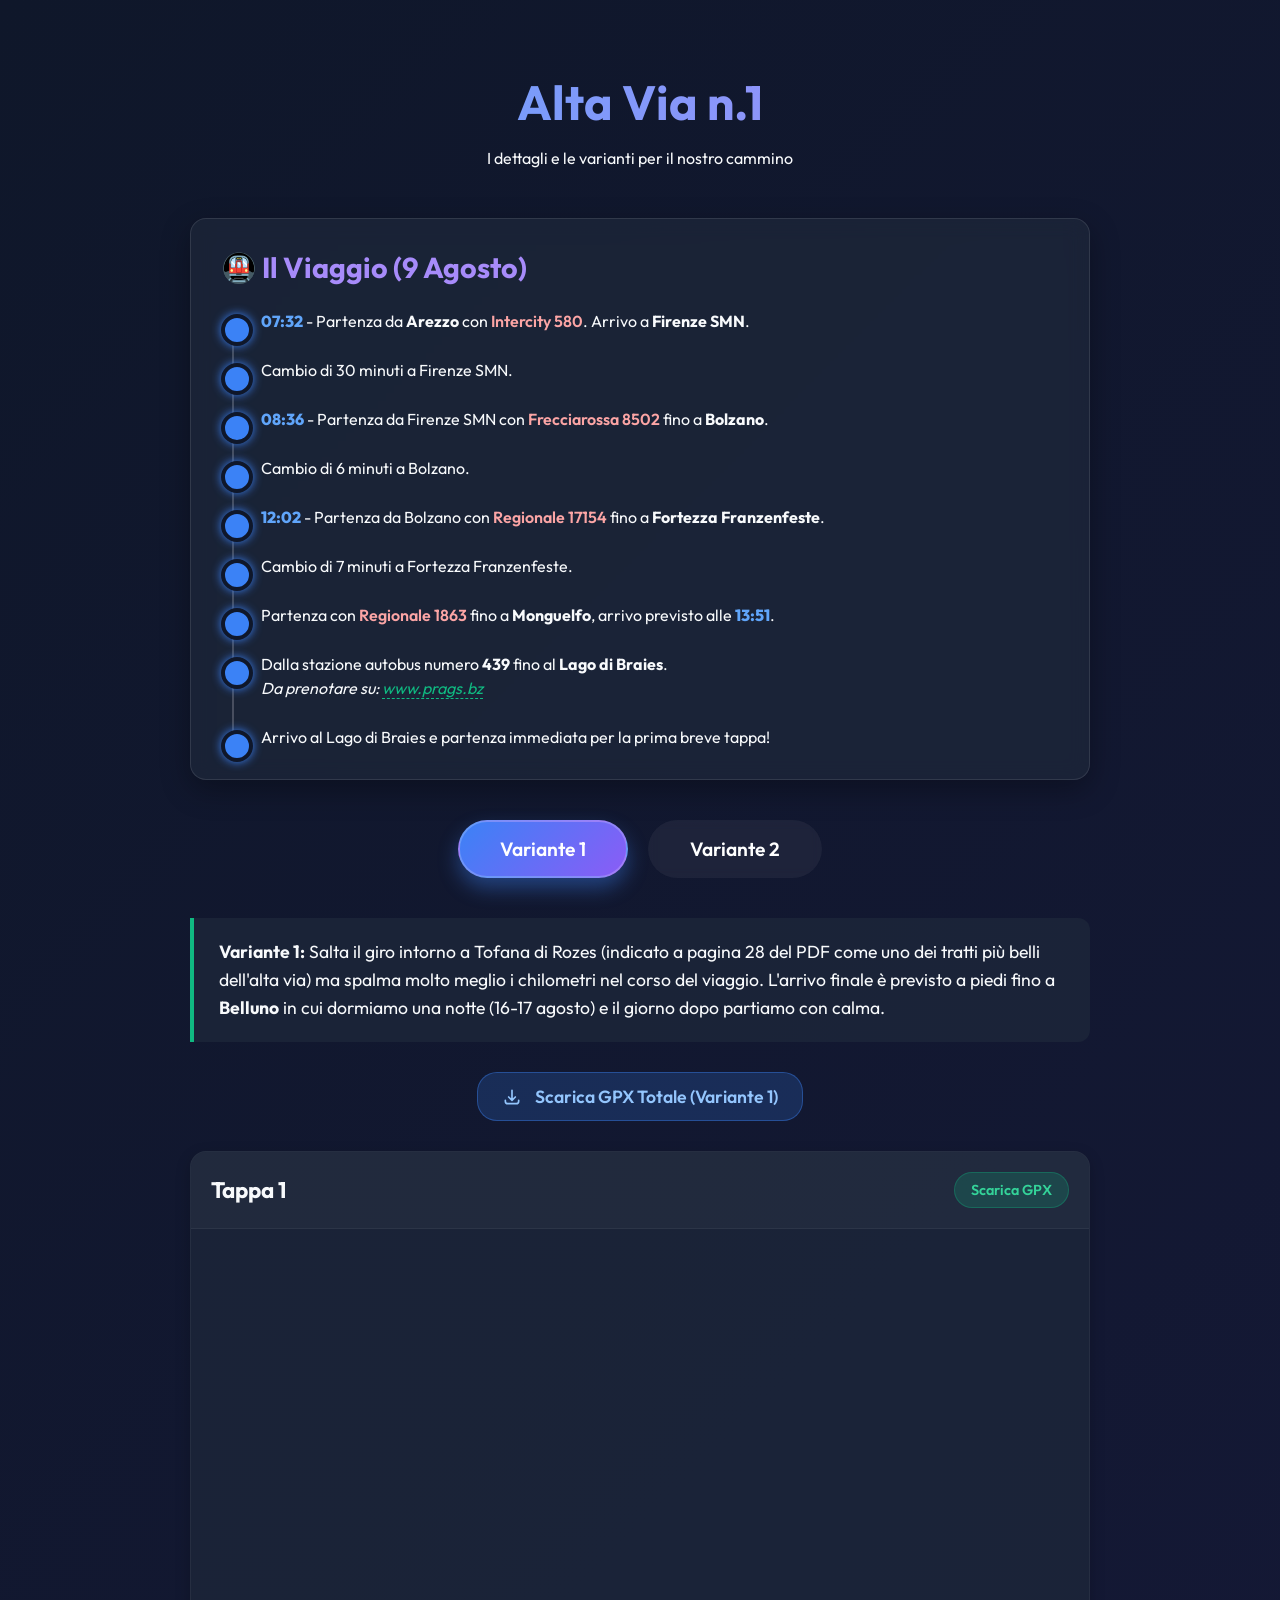
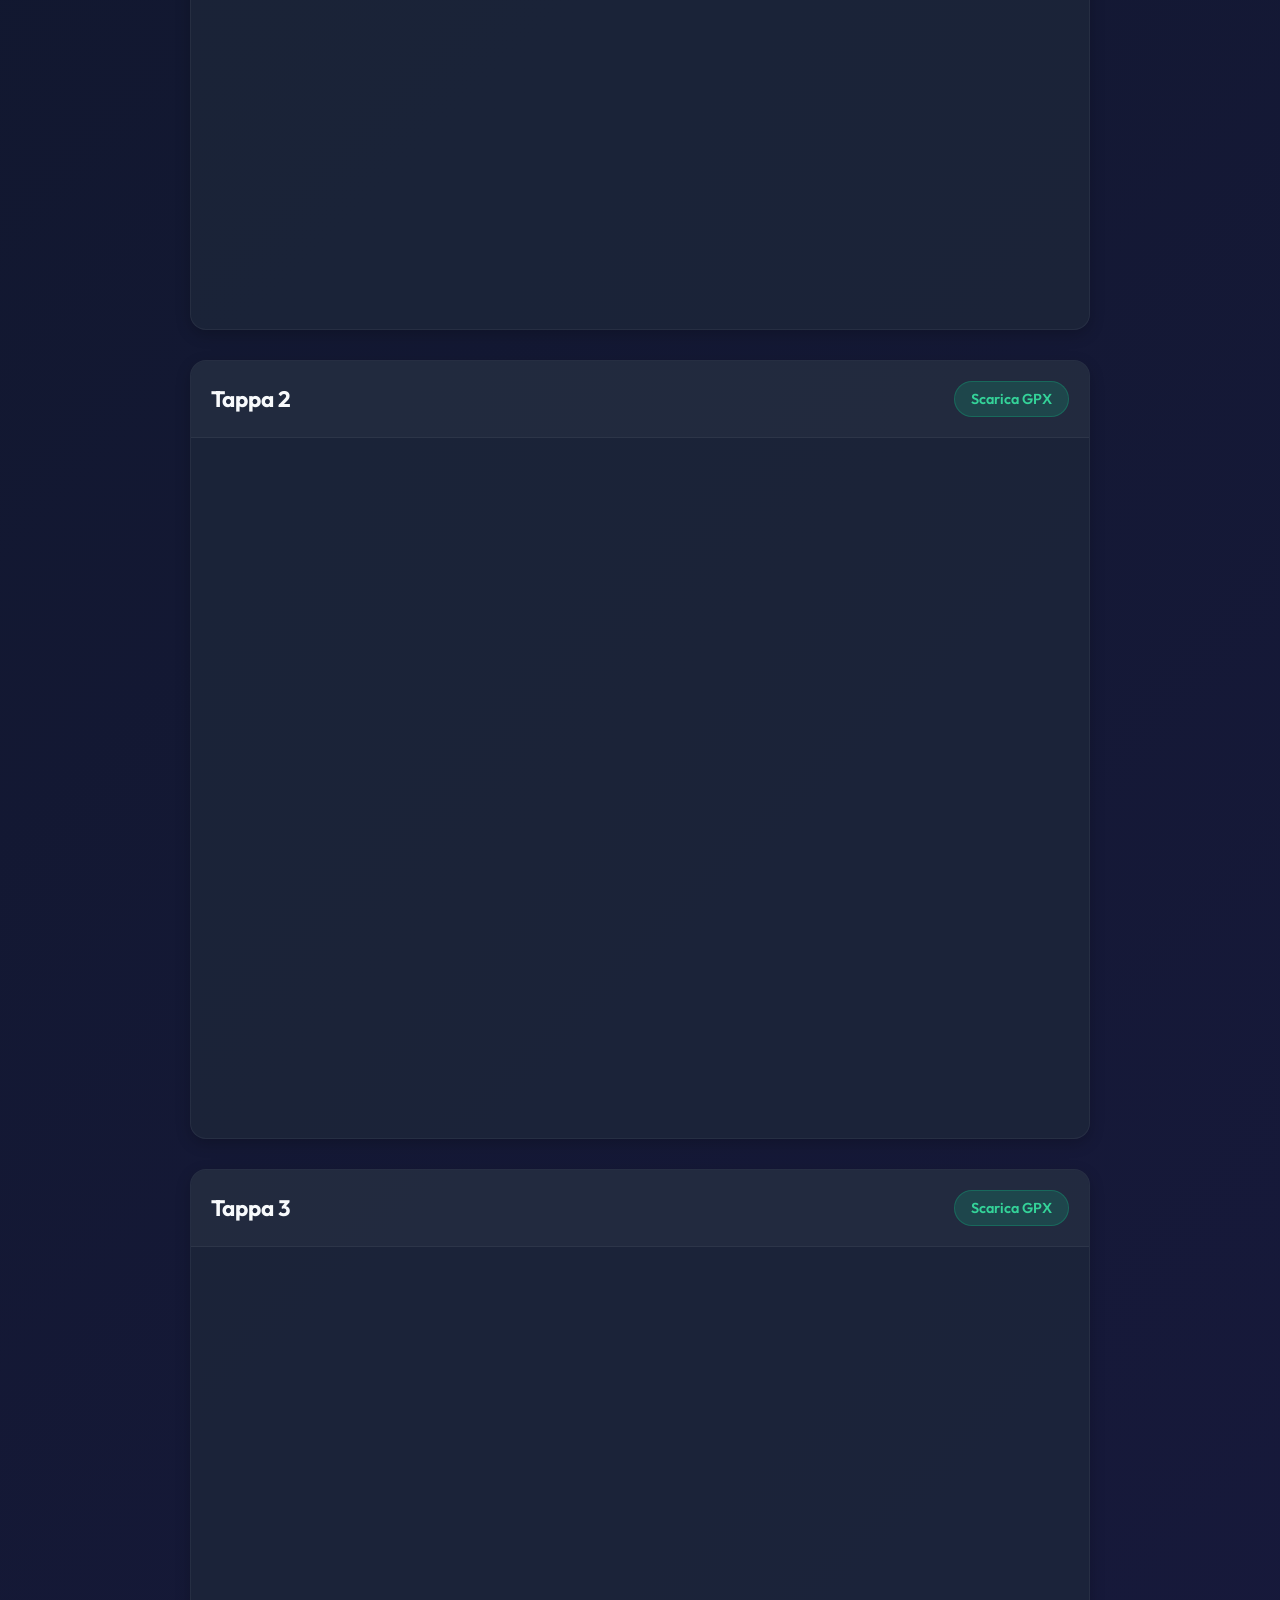
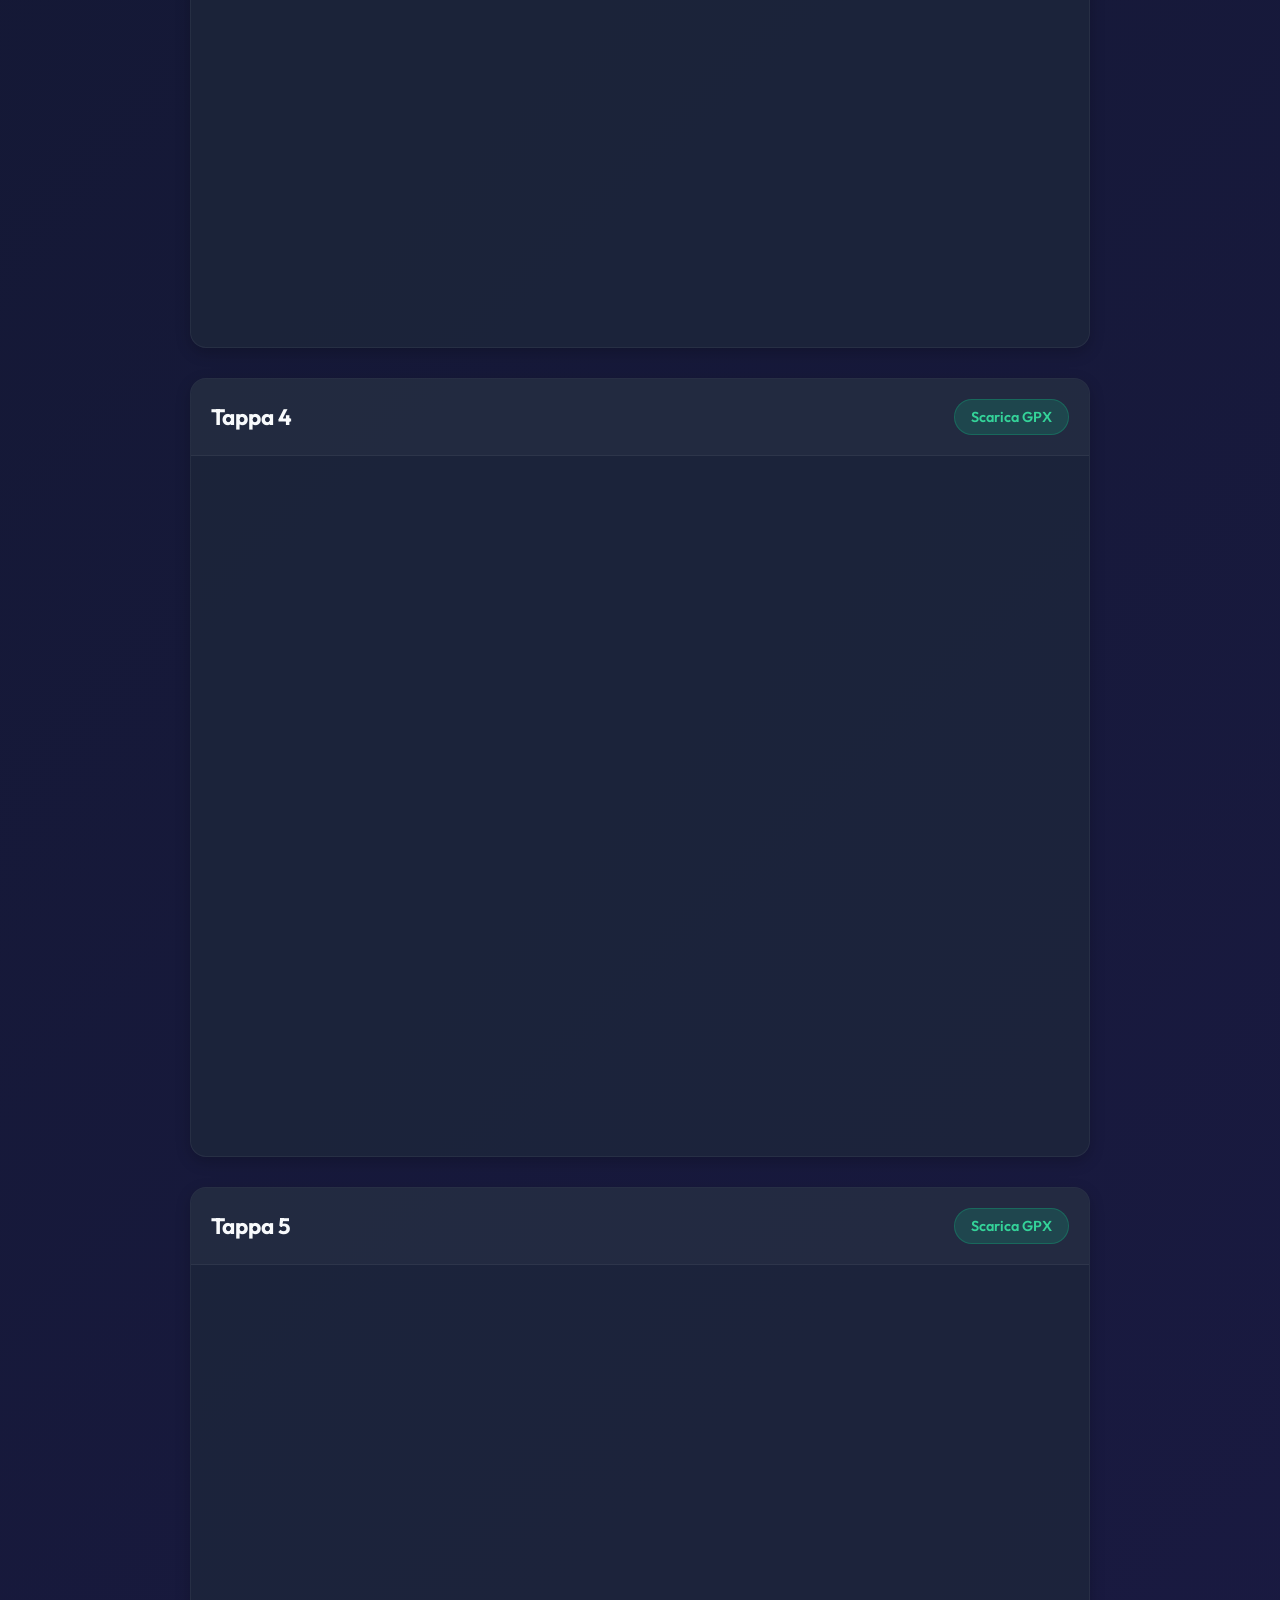
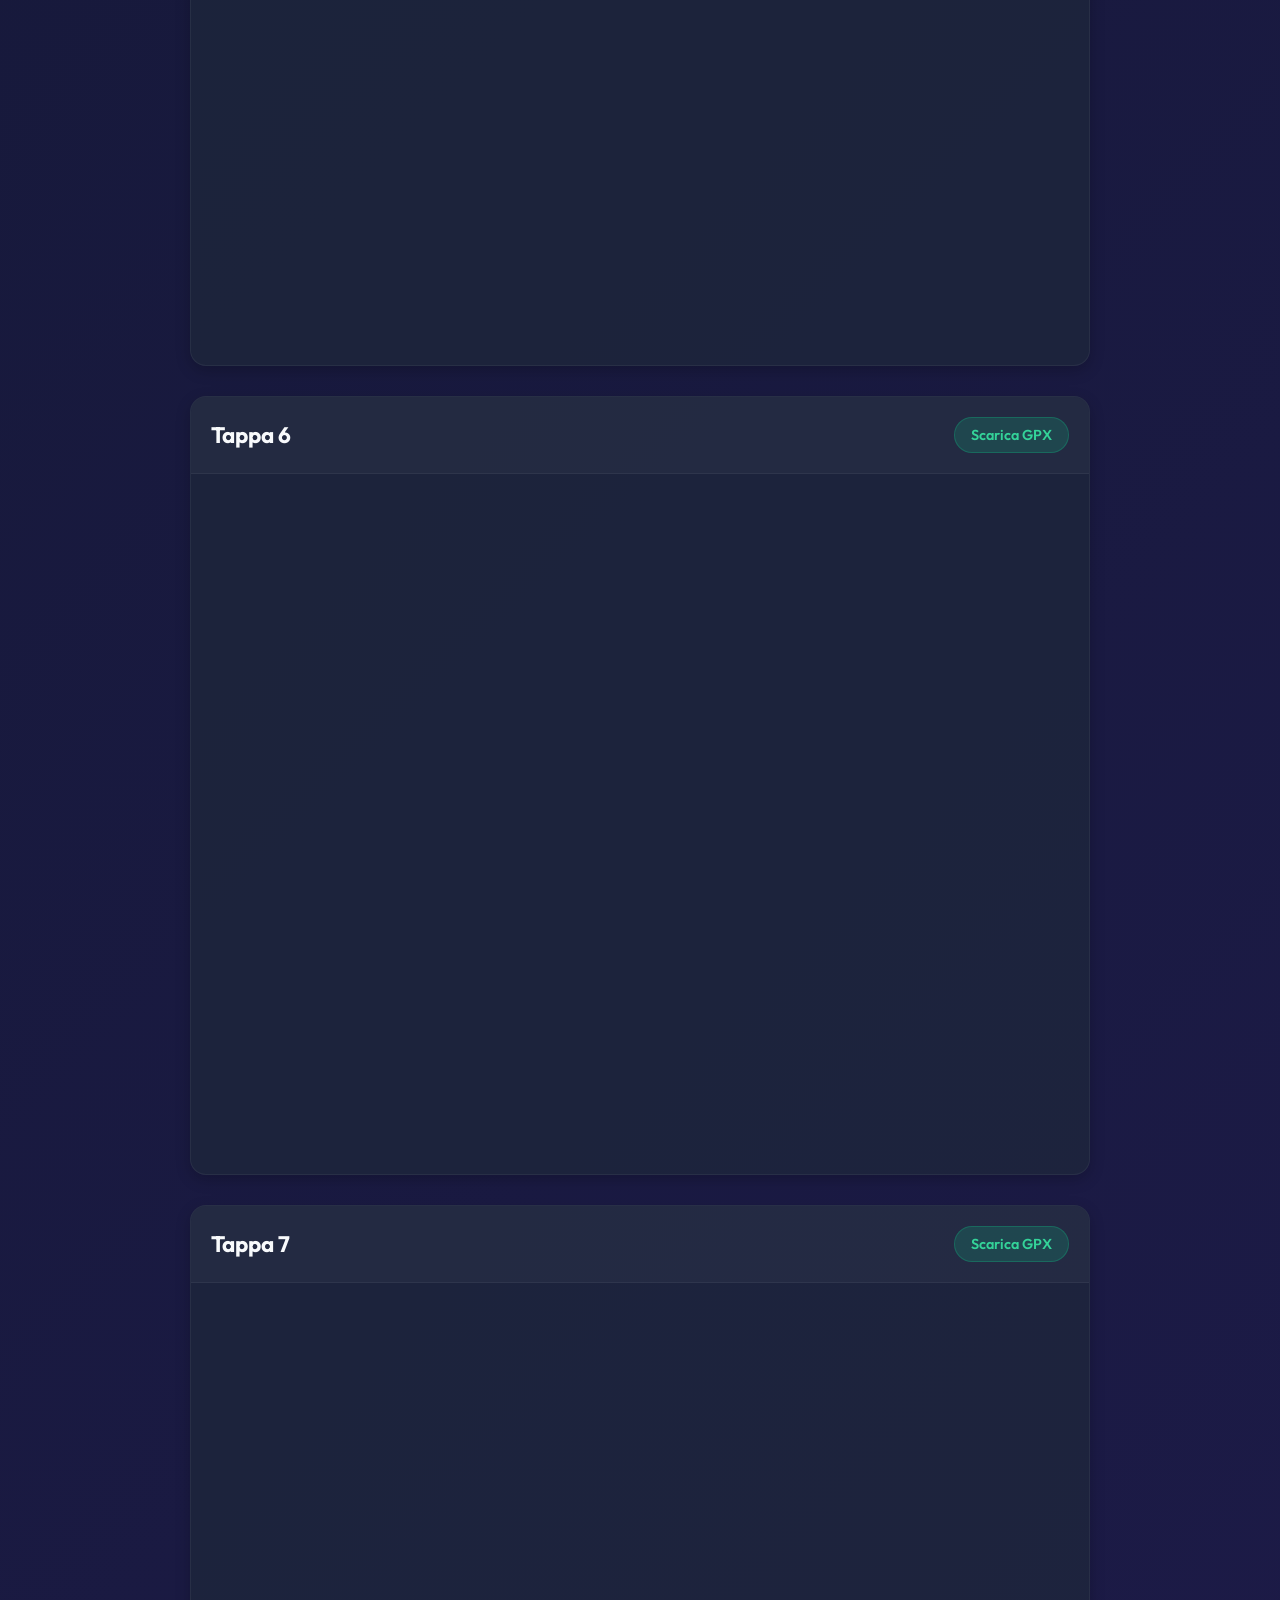
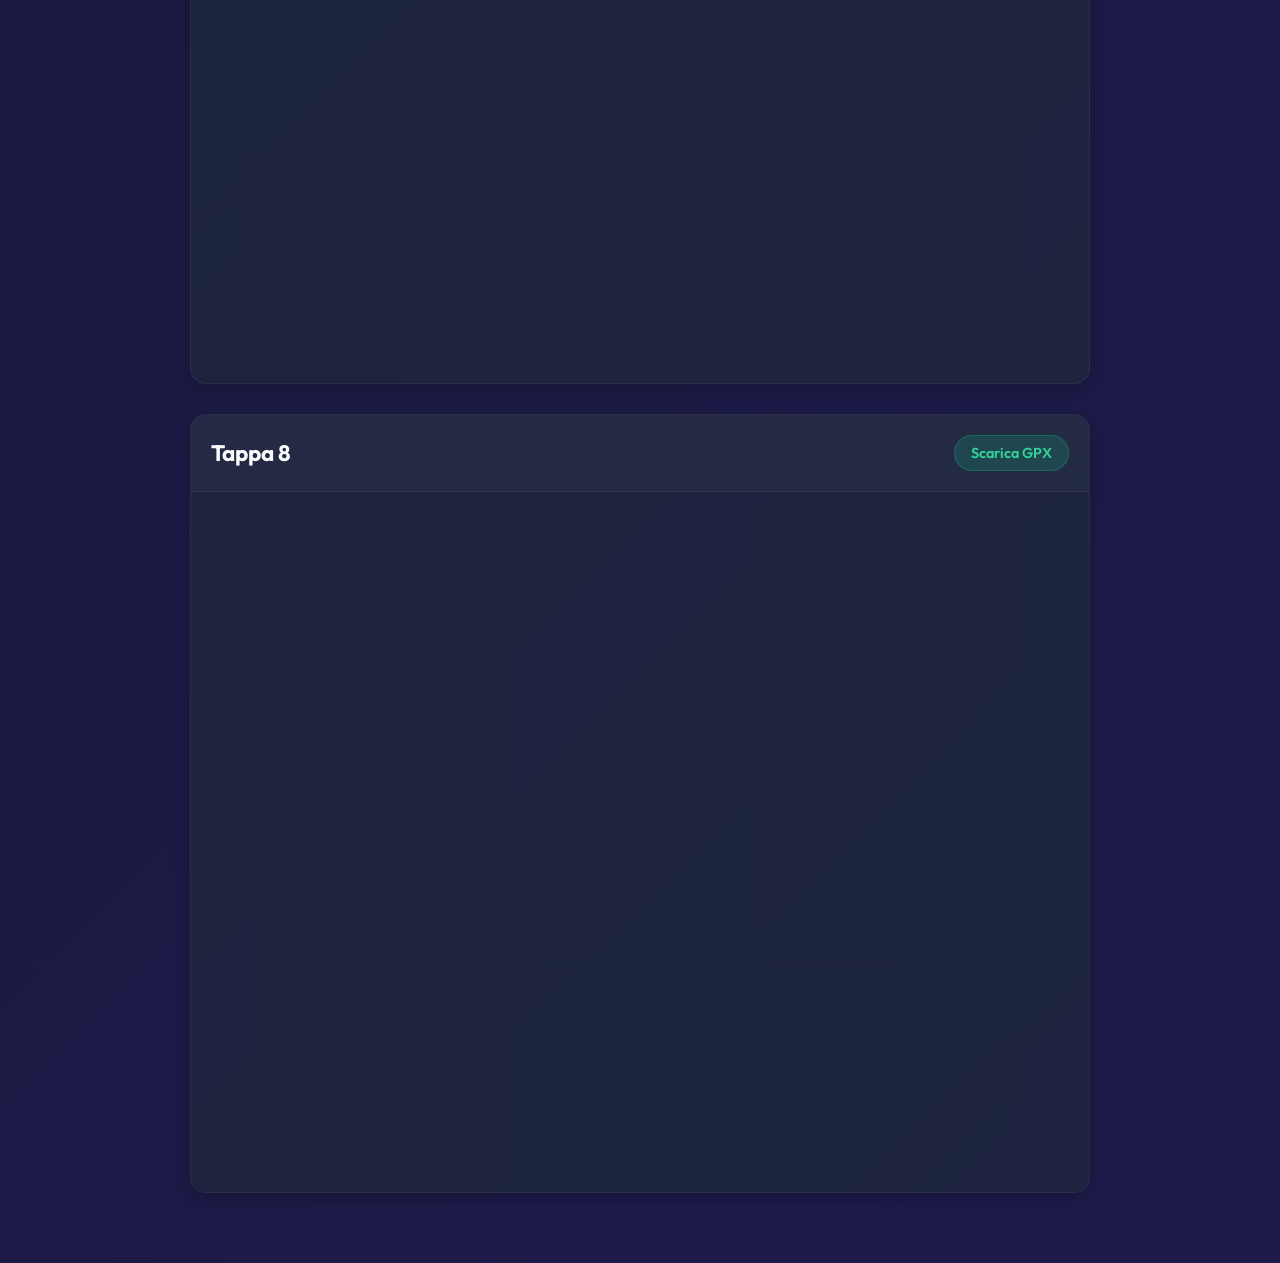
==== altavia/index.html @ 5823c08a "added altavia info" ====
<!DOCTYPE html>
<html lang="it">
<head>
    <meta charset="UTF-8">
    <meta name="viewport" content="width=device-width, initial-scale=1.0">
    <title>Alta Via n.1 - Estate</title>
    <link href="https://fonts.googleapis.com/css2?family=Outfit:wght@300;400;600;800&display=swap" rel="stylesheet">
    <style>
        :root {
            --bg-color: #0f172a;
            --card-bg: rgba(30, 41, 59, 0.7);
            --primary: #3b82f6;
            --primary-hover: #2563eb;
            --text-main: #f8fafc;
            --text-muted: #cbd5e1;
            --accent: #10b981;
        }

        body {
            margin: 0;
            padding: 0;
            font-family: 'Outfit', sans-serif;
            background: linear-gradient(135deg, #0f172a 0%, #1e1b4b 100%);
            color: var(--text-main);
            min-height: 100vh;
        }

        .container {
            max-width: 900px;
            margin: 0 auto;
            padding: 40px 20px;
        }

        header {
            text-align: center;
            margin-bottom: 50px;
            animation: fadeInDown 0.8s ease;
        }

        h1 {
            font-size: 3rem;
            margin-bottom: 10px;
            background: linear-gradient(to right, #60a5fa, #a78bfa);
            -webkit-background-clip: text;
            -webkit-text-fill-color: transparent;
        }

        .transport-card {
            background: var(--card-bg);
            border: 1px solid rgba(255, 255, 255, 0.1);
            border-radius: 16px;
            padding: 30px;
            margin-bottom: 40px;
            backdrop-filter: blur(10px);
            box-shadow: 0 10px 30px rgba(0, 0, 0, 0.3);
            animation: fadeInUp 0.8s ease;
        }

        .transport-card h2 {
            margin-top: 0;
            color: #a78bfa;
            font-size: 1.8rem;
            display: flex;
            align-items: center;
            gap: 10px;
        }

        .transport-steps {
            list-style: none;
            padding: 0;
            margin: 0;
            position: relative;
        }
        
        .transport-steps::before {
            content: '';
            position: absolute;
            left: 11px;
            top: 10px;
            bottom: 10px;
            width: 2px;
            background: rgba(255,255,255,0.2);
        }

        .transport-steps li {
            position: relative;
            padding-left: 40px;
            margin-bottom: 25px;
            line-height: 1.5;
        }

        .transport-steps li:last-child {
            margin-bottom: 0;
        }

        .transport-steps li::before {
            content: '';
            position: absolute;
            left: 0;
            top: 5px;
            width: 24px;
            height: 24px;
            background: var(--primary);
            border-radius: 50%;
            box-shadow: 0 0 10px var(--primary);
            border: 4px solid var(--bg-color);
        }

        .time {
            font-weight: 800;
            color: #60a5fa;
        }
        .train {
            font-weight: 600;
            color: #fca5a5;
        }
        .bus-link {
            color: var(--accent);
            text-decoration: none;
            border-bottom: 1px dashed var(--accent);
            transition: all 0.3s;
        }
        .bus-link:hover {
            color: #34d399;
            border-bottom-style: solid;
        }

        .tabs {
            display: flex;
            justify-content: center;
            gap: 20px;
            margin-bottom: 40px;
        }

        .tab-btn {
            background: rgba(255,255,255,0.05);
            border: 2px solid transparent;
            color: white;
            padding: 15px 40px;
            border-radius: 30px;
            font-size: 1.2rem;
            font-family: 'Outfit', sans-serif;
            font-weight: 600;
            cursor: pointer;
            transition: all 0.3s ease;
            backdrop-filter: blur(5px);
        }

        .tab-btn:hover {
            background: rgba(255,255,255,0.1);
            transform: translateY(-2px);
        }

        .tab-btn.active {
            background: linear-gradient(135deg, var(--primary), #8b5cf6);
            border-color: rgba(255,255,255,0.2);
            box-shadow: 0 10px 20px rgba(59, 130, 246, 0.4);
        }

        .variant-content {
            display: none;
            animation: fadeIn 0.5s ease;
        }

        .variant-content.active {
            display: block;
        }

        .variant-desc {
            background: var(--card-bg);
            border-left: 4px solid var(--accent);
            padding: 20px 25px;
            border-radius: 0 12px 12px 0;
            margin-bottom: 30px;
            font-size: 1.1rem;
            line-height: 1.6;
        }

        .stage-card {
            background: var(--card-bg);
            border-radius: 16px;
            overflow: hidden;
            margin-bottom: 30px;
            box-shadow: 0 5px 15px rgba(0,0,0,0.2);
            border: 1px solid rgba(255,255,255,0.05);
        }

        .stage-header {
            padding: 20px;
            background: rgba(255,255,255,0.03);
            display: flex;
            justify-content: space-between;
            align-items: center;
            border-bottom: 1px solid rgba(255,255,255,0.05);
        }

        .stage-header h3 {
            margin: 0;
            font-size: 1.4rem;
        }

        .download-btn {
            display: inline-flex;
            align-items: center;
            gap: 8px;
            background: rgba(16, 185, 129, 0.2);
            color: #34d399;
            text-decoration: none;
            padding: 8px 16px;
            border-radius: 20px;
            font-size: 0.9rem;
            font-weight: 600;
            transition: all 0.3s;
            border: 1px solid rgba(16, 185, 129, 0.3);
        }

        .download-btn:hover {
            background: rgba(16, 185, 129, 0.3);
            transform: translateY(-2px);
        }

        .iframe-container {
            width: 100%;
        }
        
        .iframe-container iframe {
            display: block;
            border: none;
        }

        @keyframes fadeInDown {
            from { opacity: 0; transform: translateY(-20px); }
            to { opacity: 1; transform: translateY(0); }
        }

        @keyframes fadeInUp {
            from { opacity: 0; transform: translateY(20px); }
            to { opacity: 1; transform: translateY(0); }
        }

        @keyframes fadeIn {
            from { opacity: 0; }
            to { opacity: 1; }
        }
        
        .tot-download {
            text-align: center;
            margin-bottom: 30px;
        }
        
        .tot-download .download-btn {
            font-size: 1.1rem;
            padding: 12px 24px;
            background: rgba(59, 130, 246, 0.2);
            color: #93c5fd;
            border-color: rgba(59, 130, 246, 0.4);
        }
        
        .tot-download .download-btn:hover {
            background: rgba(59, 130, 246, 0.3);
        }

    </style>
</head>
<body>
    <div class="container">
        <header>
            <h1>Alta Via n.1</h1>
            <p>I dettagli e le varianti per il nostro cammino</p>
        </header>

        <div class="transport-card">
            <h2>🚇 Il Viaggio (9 Agosto)</h2>
            <ul class="transport-steps">
                <li><span class="time">07:32</span> - Partenza da <strong>Arezzo</strong> con <span class="train">Intercity 580</span>. Arrivo a <strong>Firenze SMN</strong>.</li>
                <li>Cambio di 30 minuti a Firenze SMN.</li>
                <li><span class="time">08:36</span> - Partenza da Firenze SMN con <span class="train">Frecciarossa 8502</span> fino a <strong>Bolzano</strong>.</li>
                <li>Cambio di 6 minuti a Bolzano.</li>
                <li><span class="time">12:02</span> - Partenza da Bolzano con <span class="train">Regionale 17154</span> fino a <strong>Fortezza Franzenfeste</strong>.</li>
                <li>Cambio di 7 minuti a Fortezza Franzenfeste.</li>
                <li>Partenza con <span class="train">Regionale 1863</span> fino a <strong>Monguelfo</strong>, arrivo previsto alle <span class="time">13:51</span>.</li>
                <li>Dalla stazione autobus numero <strong>439</strong> fino al <strong>Lago di Braies</strong>. <br><em>Da prenotare su: <a href="http://www.prags.bz/it/offer/detail/navetta-lago-di-braies_21" target="_blank" class="bus-link">www.prags.bz</a></em></li>
                <li>Arrivo al Lago di Braies e partenza immediata per la prima breve tappa!</li>
            </ul>
        </div>

        <div class="tabs">
            <button class="tab-btn active" onclick="switchTab(1)">Variante 1</button>
            <button class="tab-btn" onclick="switchTab(2)">Variante 2</button>
        </div>

        <div id="var1" class="variant-content active">
            <div class="variant-desc">
                <strong>Variante 1:</strong> Salta il giro intorno a Tofana di Rozes (indicato a pagina 28 del PDF come uno dei tratti più belli dell'alta via) ma spalma molto meglio i chilometri nel corso del viaggio. L'arrivo finale è previsto a piedi fino a <strong>Belluno</strong> in cui dormiamo una notte (16-17 agosto) e il giorno dopo partiamo con calma.
            </div>
            
            <div class="tot-download">
                <a href="gpx/AV1-TOT.gpx" download class="download-btn">
                    <svg width="20" height="20" fill="none" stroke="currentColor" viewBox="0 0 24 24" style="margin-right: 5px; vertical-align: middle;"><path stroke-linecap="round" stroke-linejoin="round" stroke-width="2" d="M4 16v1a3 3 0 003 3h10a3 3 0 003-3v-1m-4-4l-4 4m0 0l-4-4m4 4V4"></path></svg>
                    Scarica GPX Totale (Variante 1)
                </a>
            </div>

            <!-- Tappe Variante 1 -->
            <div class="stage-card">
                <div class="stage-header">
                    <h3>Tappa 1</h3>
                    <a href="gpx/AV1-TAPPA-1-Braies-Sennes.gpx" download class="download-btn">Scarica GPX</a>
                </div>
                <div class="iframe-container">
                    <iframe src="https://www.komoot.com/tour/3027857173/embed?share_token=a2SCrNjfznxM62hj2CW6NyesIXx7IenUDGI9vxfBNJytvUUKT6&hl=it&layout=classic&profile=1" width="100%" height="700" frameborder="0" scrolling="no"></iframe>
                </div>
            </div>

            <div class="stage-card">
                <div class="stage-header">
                    <h3>Tappa 2</h3>
                    <a href="gpx/AV1-TAPPA-2-Sennes-LagoLagazuoi.gpx" download class="download-btn">Scarica GPX</a>
                </div>
                <div class="iframe-container">
                    <iframe src="https://www.komoot.com/tour/3027857343/embed?share_token=a15LOtpx4l3zkP9cxi9ZAS6z4vShhySEk72uCTPtK3MIhR6W4N&hl=it&layout=classic&profile=1" width="100%" height="700" frameborder="0" scrolling="no"></iframe>
                </div>
            </div>

            <div class="stage-card">
                <div class="stage-header">
                    <h3>Tappa 3</h3>
                    <a href="gpx/AV1-TAPPA-3-LagoLagazuoi-LagoFedera.gpx" download class="download-btn">Scarica GPX</a>
                </div>
                <div class="iframe-container">
                    <iframe src="https://www.komoot.com/tour/3027857682/embed?share_token=aQST6qQEfv6AEtZs6BWuxdnw7f1KhGT7I35WCP6I12X2cKgyEo&hl=it&layout=classic&profile=1" width="100%" height="700" frameborder="0" scrolling="no"></iframe>
                </div>
            </div>

            <div class="stage-card">
                <div class="stage-header">
                    <h3>Tappa 4</h3>
                    <a href="gpx/AV1-TAPPA-4-LagoFedera-RifugioPalafavera.gpx" download class="download-btn">Scarica GPX</a>
                </div>
                <div class="iframe-container">
                    <iframe src="https://www.komoot.com/tour/3027857963/embed?share_token=alo6HYPrpuO6QzYvH8m1ZBAVVNUuMAtK6Vz91aGMtBwX75M5l5&hl=it&layout=classic&profile=1" width="100%" height="700" frameborder="0" scrolling="no"></iframe>
                </div>
            </div>

            <div class="stage-card">
                <div class="stage-header">
                    <h3>Tappa 5</h3>
                    <a href="gpx/AV1-TAPPA-5-RifugioPalafavera-RifugioCarestiato.gpx" download class="download-btn">Scarica GPX</a>
                </div>
                <div class="iframe-container">
                    <iframe src="https://www.komoot.com/tour/3027858319/embed?share_token=aR37DDvvIDE89heRos18QxZo34flJBWZlG43MrxhS1wupuKGvF&hl=it&layout=classic&profile=1" width="100%" height="700" frameborder="0" scrolling="no"></iframe>
                </div>
            </div>

            <div class="stage-card">
                <div class="stage-header">
                    <h3>Tappa 6</h3>
                    <a href="gpx/AV1-TAPPA-6-RifugioCarestiato-RifugioPiandeFontana.gpx" download class="download-btn">Scarica GPX</a>
                </div>
                <div class="iframe-container">
                    <iframe src="https://www.komoot.com/tour/3027858538/embed?share_token=afCfVWlopmx0pEpRfEiVuIGNc8YNvB3PrL6UEXH3W5W36ACRZV&hl=it&layout=classic&profile=1" width="100%" height="700" frameborder="0" scrolling="no"></iframe>
                </div>
            </div>

            <div class="stage-card">
                <div class="stage-header">
                    <h3>Tappa 7</h3>
                    <a href="gpx/AV1-TAPPA-7-RifugioPiandeFontana-Rifugio7Alpini.gpx" download class="download-btn">Scarica GPX</a>
                </div>
                <div class="iframe-container">
                    <iframe src="https://www.komoot.com/tour/3027858730/embed?share_token=ab14xLXVWvq9WzlDqfqXpF5bhBCXLJJ1380hWtmpstuHDwrSOx&hl=it&layout=classic&profile=1" width="100%" height="700" frameborder="0" scrolling="no"></iframe>
                </div>
            </div>

            <div class="stage-card">
                <div class="stage-header">
                    <h3>Tappa 8</h3>
                    <a href="gpx/AV1-TAPPA-8-Rifugio7Alpini-Belluno.gpx" download class="download-btn">Scarica GPX</a>
                </div>
                <div class="iframe-container">
                    <iframe src="https://www.komoot.com/tour/3027859034/embed?share_token=auJg2fyPmYONMUHRh94ow6BbN2e49hdcyO7SwzVJTCnVBC3xqJ&hl=it&layout=classic&profile=1" width="100%" height="700" frameborder="0" scrolling="no"></iframe>
                </div>
            </div>
        </div>

        <div id="var2" class="variant-content">
            <div class="variant-desc">
                <strong>Variante 2:</strong> Include il giro intorno a Tofana di Rozes con una tappa bella lunga di 22.8km (ma se riusciamo i giorni prima andiamo un po' più lunghi e proviamo ad accorciarla). Le tappe sono distribuite un po' peggio a livello di chilometri. Finisce non a Belluno ma alla <strong>fermata del bus di La Pissa</strong>, in cui prendiamo un autobus per Belluno, dormiamo in città e partiamo il giorno dopo.
            </div>

            <!-- Tappe Variante 2 -->
            <div class="stage-card">
                <div class="stage-header">
                    <h3>Tappa 1</h3>
                    <a href="gpx/AV1-TAPPA-1-Braies-Sennes.gpx" download class="download-btn">Scarica GPX</a>
                </div>
                <div class="iframe-container">
                    <iframe src="https://www.komoot.com/tour/3027857173/embed?share_token=a2SCrNjfznxM62hj2CW6NyesIXx7IenUDGI9vxfBNJytvUUKT6&hl=it&layout=classic&profile=1" width="100%" height="700" frameborder="0" scrolling="no"></iframe>
                </div>
            </div>

            <div class="stage-card">
                <div class="stage-header">
                    <h3>Tappa 2</h3>
                    <a href="gpx/AV1-TAPPA-2-Sennes-LagoLagazuoi.gpx" download class="download-btn">Scarica GPX</a>
                </div>
                <div class="iframe-container">
                    <iframe src="https://www.komoot.com/tour/3027857343/embed?share_token=a15LOtpx4l3zkP9cxi9ZAS6z4vShhySEk72uCTPtK3MIhR6W4N&hl=it&layout=classic&profile=1" width="100%" height="700" frameborder="0" scrolling="no"></iframe>
                </div>
            </div>

            <div class="stage-card">
                <div class="stage-header">
                    <h3>Tappa 3</h3>
                    <a href="gpx/AV1(2)-TAPPA-3-LagoLagazuoi-RifugioScoiattoli.gpx" download class="download-btn">Scarica GPX</a>
                </div>
                <div class="iframe-container">
                    <iframe src="https://www.komoot.com/tour/3027861139/embed?share_token=alEVgZFMKk5hCLMiIWEmcGPwjPBFLqKRSy3wbqCgCExIFMGHp7&hl=it&layout=classic&profile=1" width="100%" height="700" frameborder="0" scrolling="no"></iframe>
                </div>
            </div>

            <div class="stage-card">
                <div class="stage-header">
                    <h3>Tappa 4</h3>
                    <a href="gpx/AV1(2)-TAPPA-4-RifugioScoiattoli-RifugioCitt%C3%A0diFiume.gpx" download class="download-btn">Scarica GPX</a>
                </div>
                <div class="iframe-container">
                    <iframe src="https://www.komoot.com/tour/3027861371/embed?share_token=atXS2t88cOUurFQqVXGA26f9zUjz38TbJ952HuJszzbvRFnOoT&hl=it&layout=classic&profile=1" width="100%" height="700" frameborder="0" scrolling="no"></iframe>
                </div>
            </div>

            <div class="stage-card">
                <div class="stage-header">
                    <h3>Tappa 5</h3>
                    <a href="gpx/AV1(2)-TAPPA-5-RifugioCitt%C3%A0diFiume-RifugioPalafavera.gpx" download class="download-btn">Scarica GPX</a>
                </div>
                <div class="iframe-container">
                    <iframe src="https://www.komoot.com/tour/3027862603/embed?share_token=appB2frBwY4tMtz8CDE2Jn5d3A2zI36YZJZ7xGPpmB7QOGg5ul&hl=it&layout=classic&profile=1" width="100%" height="700" frameborder="0" scrolling="no"></iframe>
                </div>
            </div>

            <div class="stage-card">
                <div class="stage-header">
                    <h3>Tappa 6</h3>
                    <a href="gpx/AV1(2)-TAPPA-6-RifugioPalafavera-RifugioCarestiato.gpx" download class="download-btn">Scarica GPX</a>
                </div>
                <div class="iframe-container">
                    <iframe src="https://www.komoot.com/tour/3027863376/embed?share_token=aaHJ8dd1Nq6PW4JCGnHFYvHSwUW8zswySqYiX2cn3cC6siB1vB&hl=it&layout=classic&profile=1" width="100%" height="700" frameborder="0" scrolling="no"></iframe>
                </div>
            </div>

            <div class="stage-card">
                <div class="stage-header">
                    <h3>Tappa 7</h3>
                    <a href="gpx/AV1(2)-TAPPA-7-RifugioCarestiato-RifugioSommarivaalPramperet.gpx" download class="download-btn">Scarica GPX</a>
                </div>
                <div class="iframe-container">
                    <iframe src="https://www.komoot.com/tour/3027863743/embed?share_token=a6QyMJOOZoFdpGGz3SBDGkf8dH8UtG7uI1XEc5ai4ZCv80OJzD&hl=it&layout=classic&profile=1" width="100%" height="700" frameborder="0" scrolling="no"></iframe>
                </div>
            </div>

            <div class="stage-card">
                <div class="stage-header">
                    <h3>Tappa 8</h3>
                    <a href="gpx/AV1(2)-TAPPA-8-RifugioSommarivaalPramperet-FermatadelBusLaPissa.gpx" download class="download-btn">Scarica GPX</a>
                </div>
                <div class="iframe-container">
                    <iframe src="https://www.komoot.com/tour/3027864125/embed?share_token=aHs5mBgx02YffsyEIGOGdq7AKRY54KXpGCjOMfDbIaJLd9Q7NH&hl=it&layout=classic&profile=1" width="100%" height="700" frameborder="0" scrolling="no"></iframe>
                </div>
            </div>
        </div>
    </div>

    <script>
        function switchTab(tabId) {
            document.querySelectorAll('.tab-btn').forEach((btn, index) => {
                if (index + 1 === tabId) {
                    btn.classList.add('active');
                } else {
                    btn.classList.remove('active');
                }
            });

            document.querySelectorAll('.variant-content').forEach((content, index) => {
                if (index + 1 === tabId) {
                    content.classList.add('active');
                } else {
                    content.classList.remove('active');
                }
            });
        }
    </script>
</body>
</html>
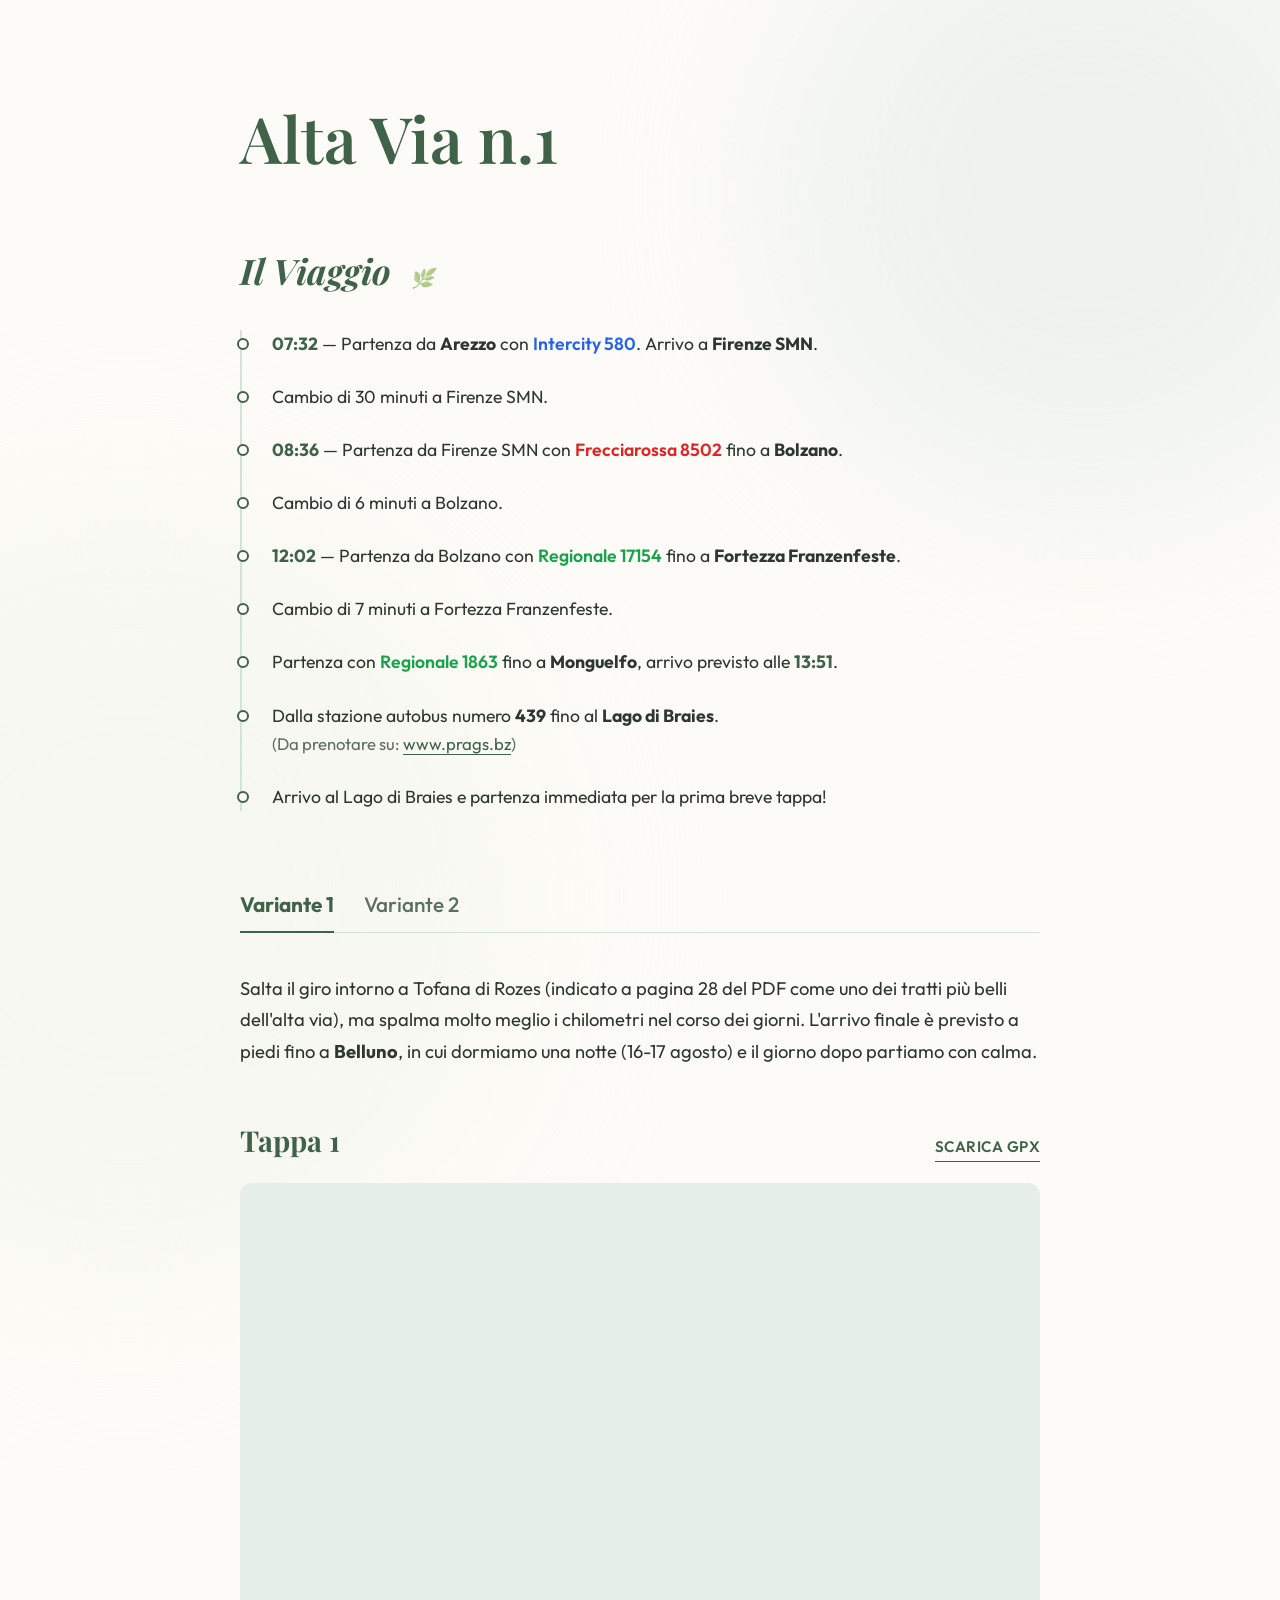
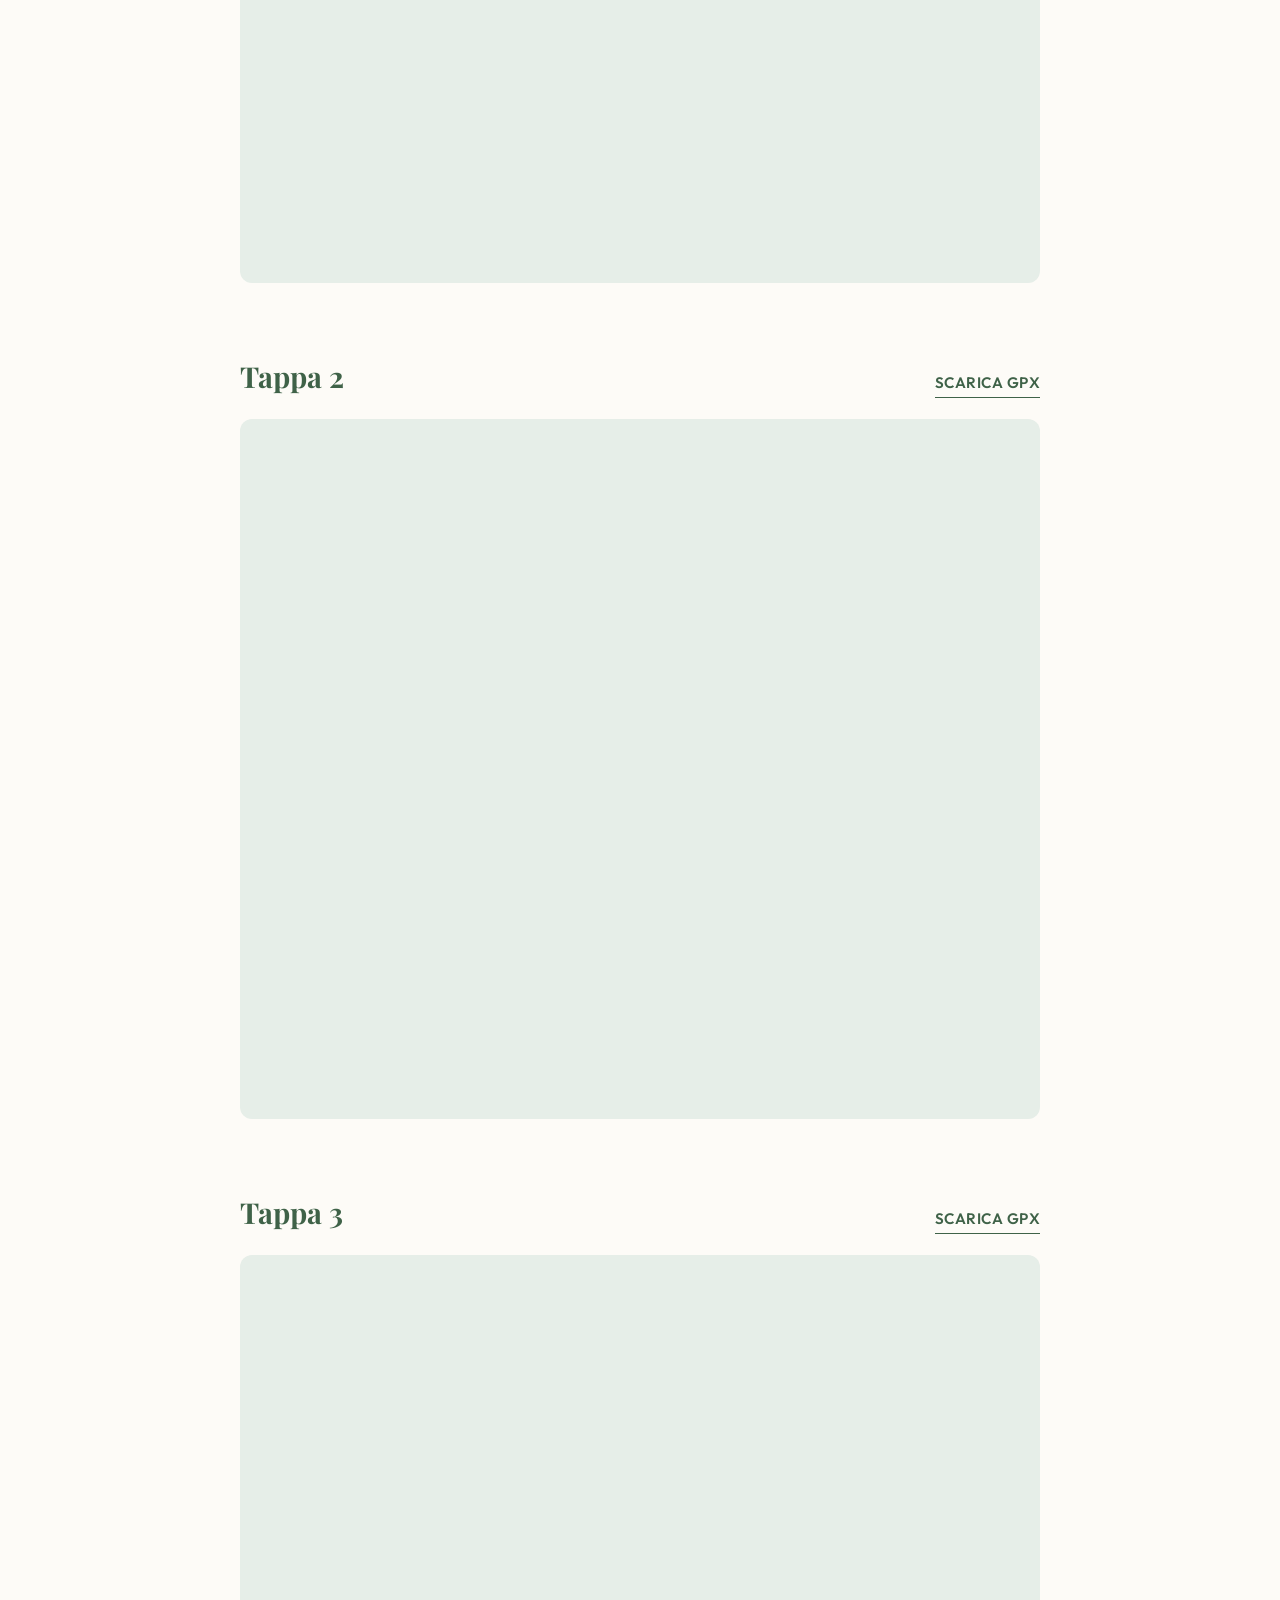
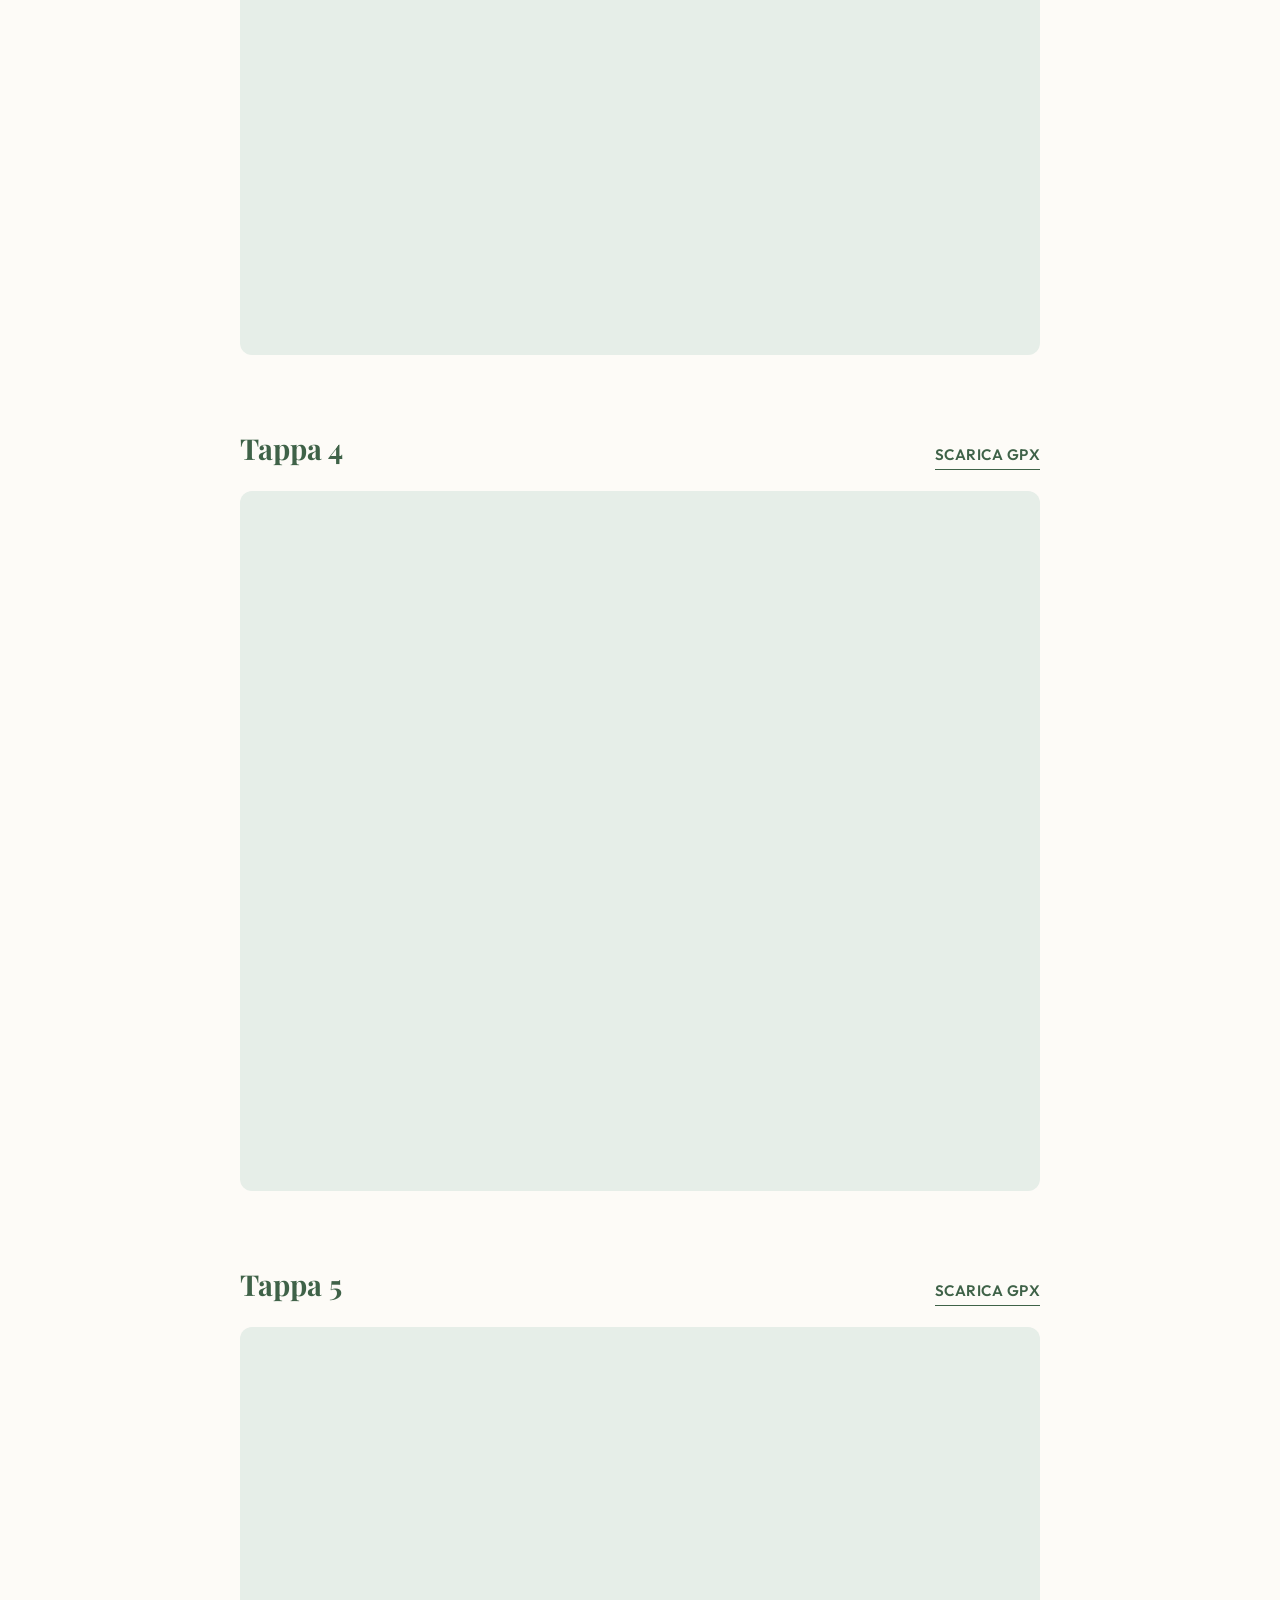
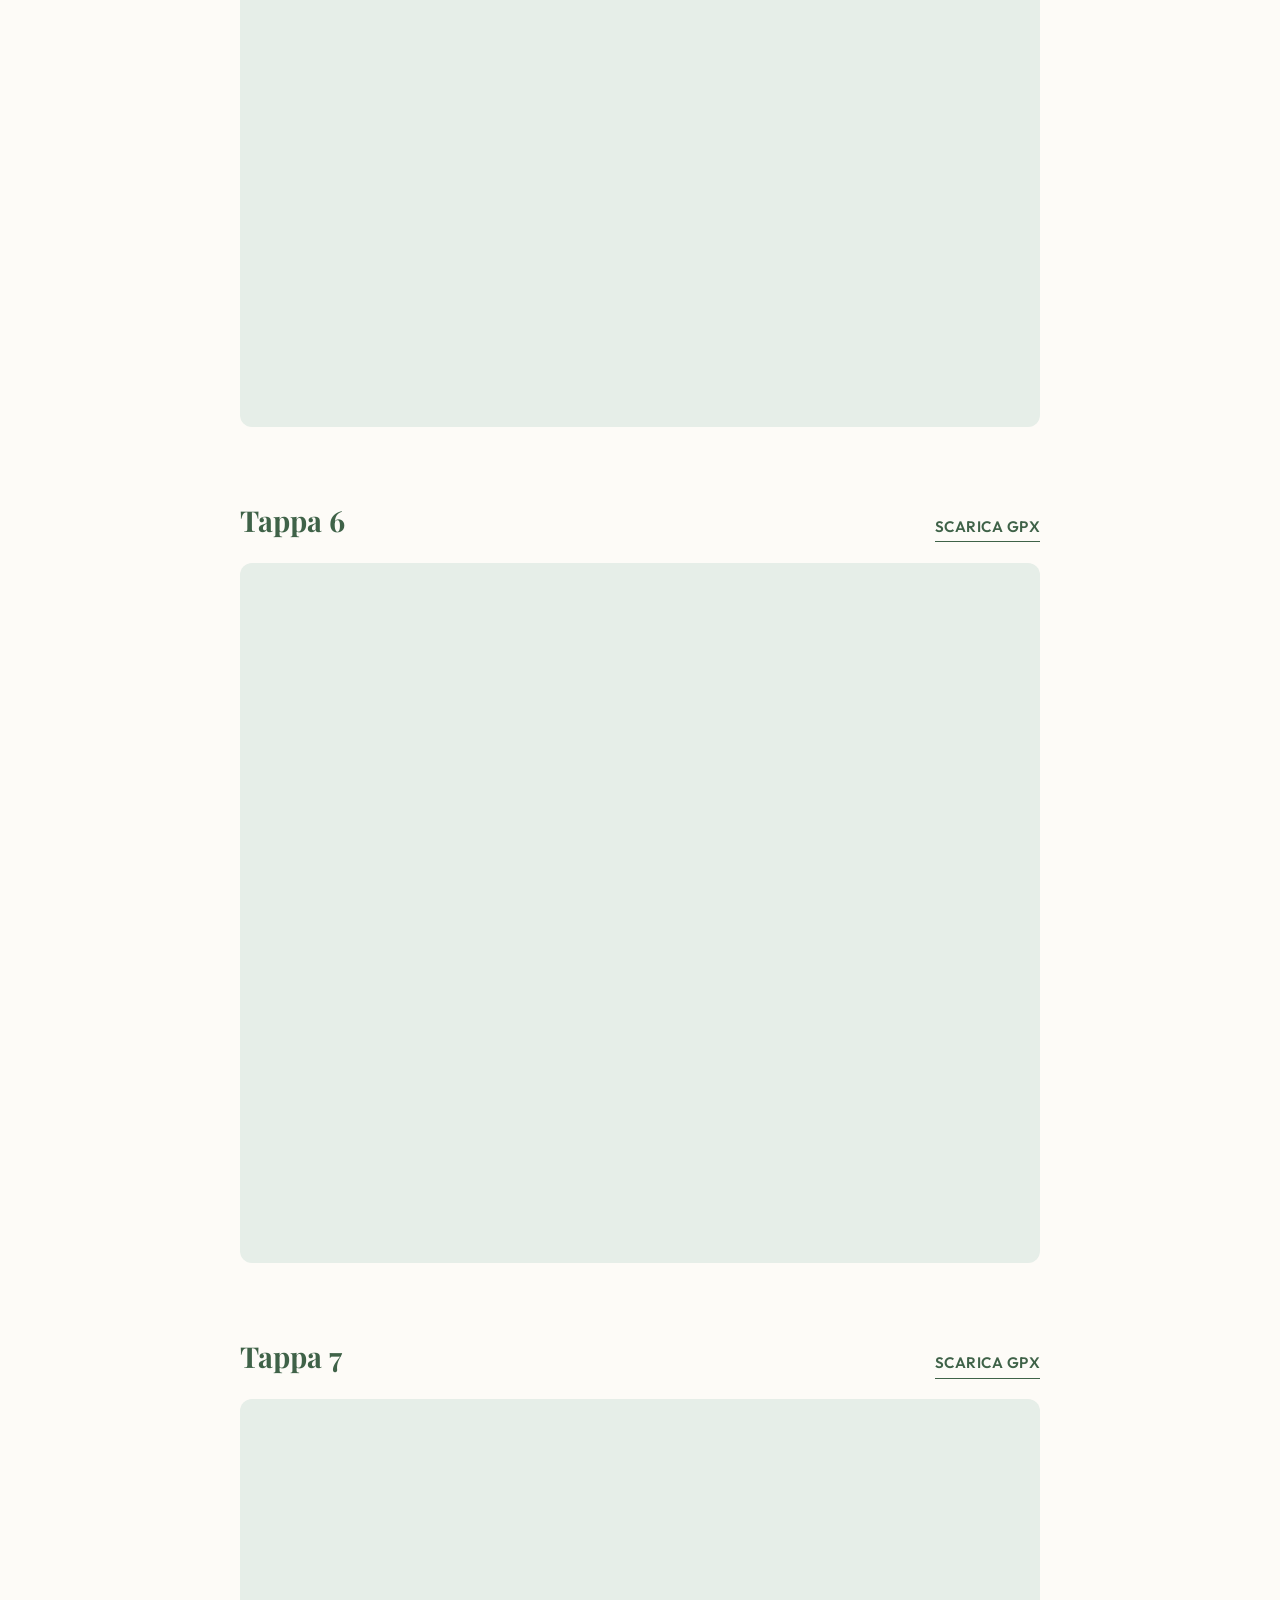
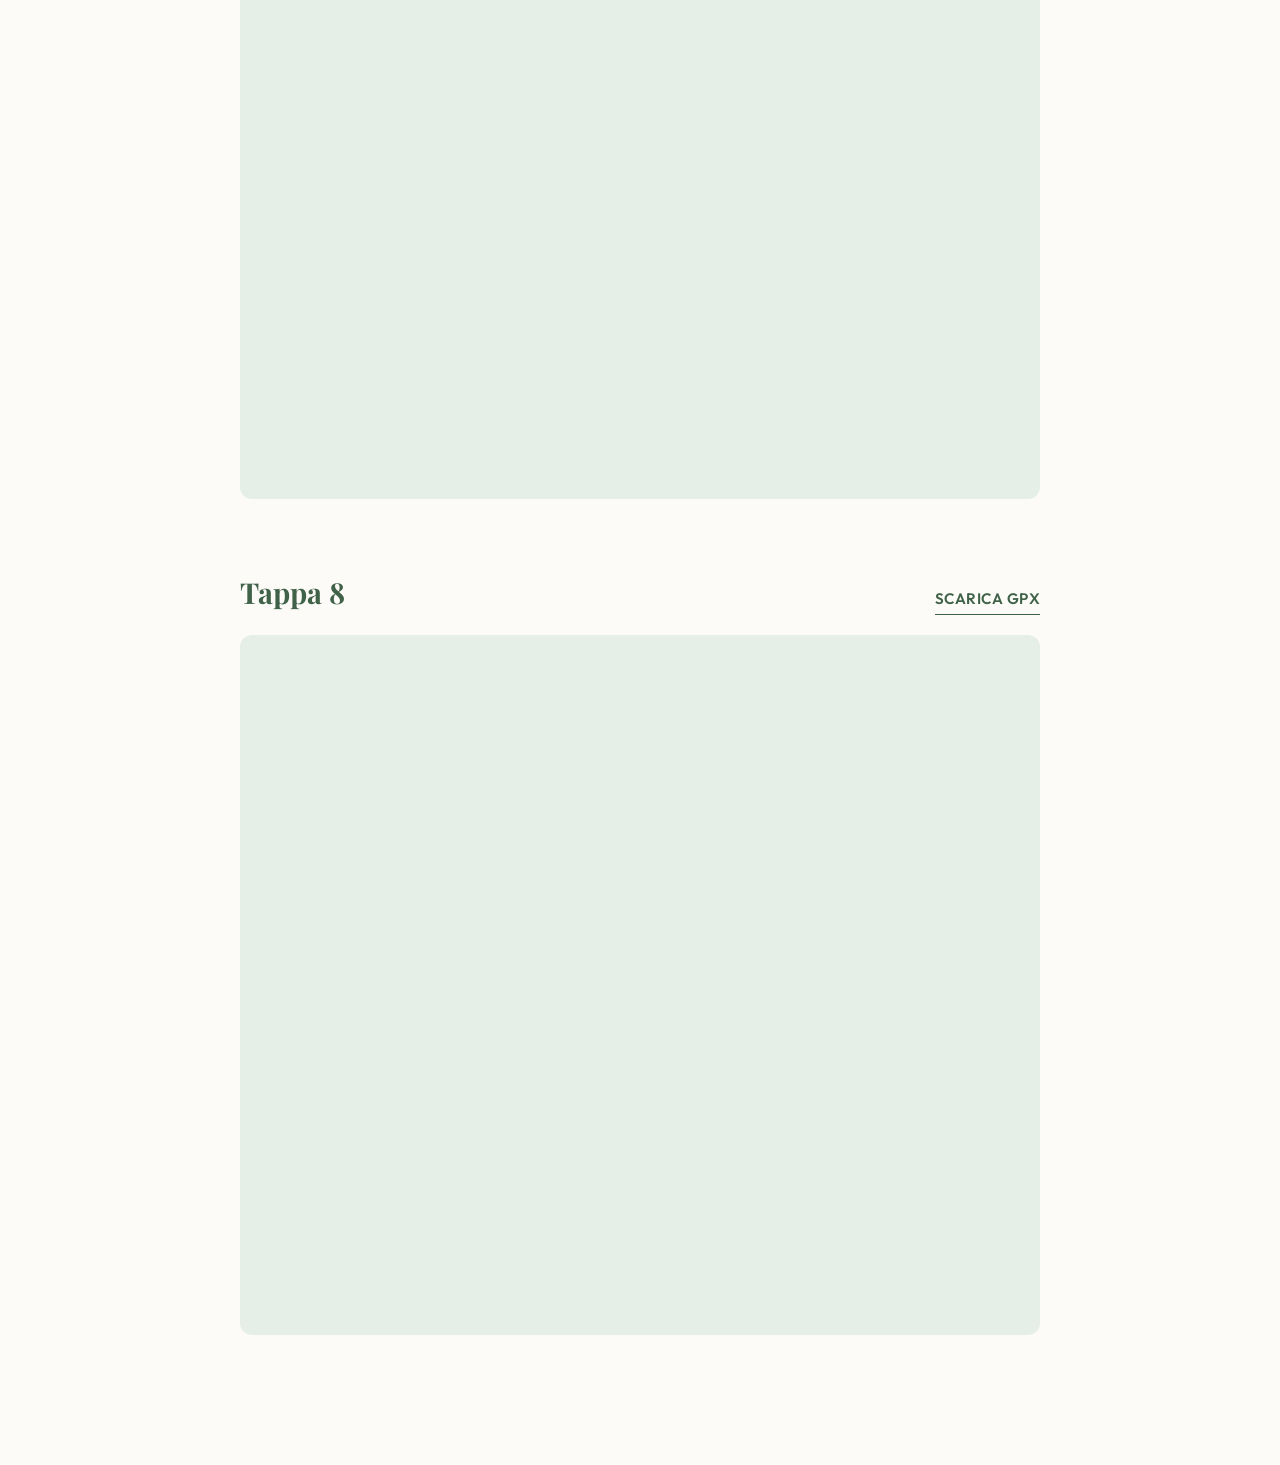
==== commit f043940e: "new style" ====
--- a/altavia/index.html
+++ b/altavia/index.html
@@ -4,162 +4,191 @@
     <meta charset="UTF-8">
     <meta name="viewport" content="width=device-width, initial-scale=1.0">
     <title>Alta Via n.1 - Estate</title>
-    <link href="https://fonts.googleapis.com/css2?family=Outfit:wght@300;400;600;800&display=swap" rel="stylesheet">
+    <link href="https://fonts.googleapis.com/css2?family=Outfit:wght@300;400;500;700&family=Playfair+Display:ital,wght@0,600;1,600&display=swap" rel="stylesheet">
     <style>
         :root {
-            --bg-color: #0f172a;
-            --card-bg: rgba(30, 41, 59, 0.7);
-            --primary: #3b82f6;
-            --primary-hover: #2563eb;
-            --text-main: #f8fafc;
-            --text-muted: #cbd5e1;
-            --accent: #10b981;
+            --bg-color: #fdfbf7;
+            --text-main: #2d3730;
+            --text-muted: #5c6e61;
+            --accent-green: #3f6248;
+            --accent-light: #e6eee8;
+            --highlight: #d1e2d6;
+            --train-ic: #2563eb;
+            --train-fr: #dc2626;
+            --train-reg: #16a34a;
         }
 
         body {
             margin: 0;
             padding: 0;
             font-family: 'Outfit', sans-serif;
-            background: linear-gradient(135deg, #0f172a 0%, #1e1b4b 100%);
+            background-color: var(--bg-color);
             color: var(--text-main);
-            min-height: 100vh;
+            line-height: 1.6;
+        }
+
+        /* Abstract organic shape in background */
+        body::before {
+            content: '';
+            position: absolute;
+            top: -10vw;
+            right: -10vw;
+            width: 50vw;
+            height: 50vw;
+            background: var(--accent-light);
+            border-radius: 50%;
+            filter: blur(80px);
+            z-index: -1;
+            opacity: 0.6;
+        }
+
+        body::after {
+            content: '';
+            position: absolute;
+            top: 40vw;
+            left: -20vw;
+            width: 60vw;
+            height: 60vw;
+            background: #f0f4eb;
+            border-radius: 50%;
+            filter: blur(100px);
+            z-index: -1;
+            opacity: 0.5;
         }
 
         .container {
-            max-width: 900px;
+            max-width: 800px;
             margin: 0 auto;
-            padding: 40px 20px;
+            padding: 60px 20px;
+            position: relative;
+            z-index: 1;
         }
 
         header {
-            text-align: center;
-            margin-bottom: 50px;
-            animation: fadeInDown 0.8s ease;
+            margin-bottom: 70px;
         }
 
         h1 {
-            font-size: 3rem;
+            font-family: 'Playfair Display', serif;
+            font-size: 4rem;
+            color: var(--accent-green);
             margin-bottom: 10px;
-            background: linear-gradient(to right, #60a5fa, #a78bfa);
-            -webkit-background-clip: text;
-            -webkit-text-fill-color: transparent;
-        }
-
-        .transport-card {
-            background: var(--card-bg);
-            border: 1px solid rgba(255, 255, 255, 0.1);
-            border-radius: 16px;
-            padding: 30px;
-            margin-bottom: 40px;
-            backdrop-filter: blur(10px);
-            box-shadow: 0 10px 30px rgba(0, 0, 0, 0.3);
-            animation: fadeInUp 0.8s ease;
-        }
-
-        .transport-card h2 {
+            font-weight: 600;
+            line-height: 1.1;
+        }
+
+        header p {
+            font-size: 1.2rem;
+            color: var(--text-muted);
             margin-top: 0;
-            color: #a78bfa;
-            font-size: 1.8rem;
-            display: flex;
-            align-items: center;
-            gap: 10px;
+        }
+
+        .section-title {
+            font-family: 'Playfair Display', serif;
+            font-size: 2.2rem;
+            color: var(--accent-green);
+            margin-bottom: 30px;
+            font-style: italic;
+        }
+
+        /* Transport Section */
+        .transport-section {
+            margin-bottom: 80px;
+            position: relative;
         }
 
         .transport-steps {
             list-style: none;
             padding: 0;
             margin: 0;
-            position: relative;
-        }
-        
-        .transport-steps::before {
-            content: '';
-            position: absolute;
-            left: 11px;
-            top: 10px;
-            bottom: 10px;
-            width: 2px;
-            background: rgba(255,255,255,0.2);
+            border-left: 2px solid var(--highlight);
+            padding-left: 30px;
         }
 
         .transport-steps li {
             position: relative;
-            padding-left: 40px;
             margin-bottom: 25px;
-            line-height: 1.5;
-        }
-
-        .transport-steps li:last-child {
-            margin-bottom: 0;
+            font-size: 1.1rem;
         }
 
         .transport-steps li::before {
             content: '';
             position: absolute;
-            left: 0;
-            top: 5px;
-            width: 24px;
-            height: 24px;
-            background: var(--primary);
+            left: -35px;
+            top: 8px;
+            width: 8px;
+            height: 8px;
+            background: var(--bg-color);
+            border: 2px solid var(--accent-green);
             border-radius: 50%;
-            box-shadow: 0 0 10px var(--primary);
-            border: 4px solid var(--bg-color);
         }
 
         .time {
-            font-weight: 800;
-            color: #60a5fa;
-        }
-        .train {
-            font-weight: 600;
-            color: #fca5a5;
-        }
+            font-weight: 700;
+            color: var(--accent-green);
+        }
+        
+        .intercity { color: var(--train-ic); font-weight: 600; }
+        .frecciarossa { color: var(--train-fr); font-weight: 600; }
+        .regionale { color: var(--train-reg); font-weight: 600; }
+
         .bus-link {
-            color: var(--accent);
-            text-decoration: none;
-            border-bottom: 1px dashed var(--accent);
+            color: var(--accent-green);
+            text-decoration: underline;
+            text-decoration-thickness: 1px;
+            text-underline-offset: 4px;
             transition: all 0.3s;
         }
+        
         .bus-link:hover {
-            color: #34d399;
-            border-bottom-style: solid;
-        }
-
+            color: #27402e;
+            text-decoration-thickness: 2px;
+        }
+
+        /* Tabs */
         .tabs {
             display: flex;
-            justify-content: center;
-            gap: 20px;
+            gap: 30px;
             margin-bottom: 40px;
+            border-bottom: 1px solid var(--highlight);
+            padding-bottom: 15px;
         }
 
         .tab-btn {
-            background: rgba(255,255,255,0.05);
-            border: 2px solid transparent;
-            color: white;
-            padding: 15px 40px;
-            border-radius: 30px;
-            font-size: 1.2rem;
+            background: none;
+            border: none;
+            color: var(--text-muted);
+            font-size: 1.3rem;
             font-family: 'Outfit', sans-serif;
-            font-weight: 600;
+            font-weight: 500;
             cursor: pointer;
-            transition: all 0.3s ease;
-            backdrop-filter: blur(5px);
+            padding: 0;
+            position: relative;
+            transition: color 0.3s ease;
         }
 
         .tab-btn:hover {
-            background: rgba(255,255,255,0.1);
-            transform: translateY(-2px);
+            color: var(--accent-green);
         }
 
         .tab-btn.active {
-            background: linear-gradient(135deg, var(--primary), #8b5cf6);
-            border-color: rgba(255,255,255,0.2);
-            box-shadow: 0 10px 20px rgba(59, 130, 246, 0.4);
+            color: var(--accent-green);
+            font-weight: 700;
+        }
+
+        .tab-btn.active::after {
+            content: '';
+            position: absolute;
+            bottom: -16px;
+            left: 0;
+            width: 100%;
+            height: 2px;
+            background: var(--accent-green);
         }
 
         .variant-content {
             display: none;
-            animation: fadeIn 0.5s ease;
+            animation: fadeIn 0.6s ease;
         }
 
         .variant-content.active {
@@ -167,119 +196,92 @@
         }
 
         .variant-desc {
-            background: var(--card-bg);
-            border-left: 4px solid var(--accent);
-            padding: 20px 25px;
-            border-radius: 0 12px 12px 0;
-            margin-bottom: 30px;
-            font-size: 1.1rem;
-            line-height: 1.6;
-        }
-
-        .stage-card {
-            background: var(--card-bg);
-            border-radius: 16px;
-            overflow: hidden;
-            margin-bottom: 30px;
-            box-shadow: 0 5px 15px rgba(0,0,0,0.2);
-            border: 1px solid rgba(255,255,255,0.05);
+            font-size: 1.15rem;
+            line-height: 1.7;
+            margin-bottom: 50px;
+            color: var(--text-main);
+        }
+
+        /* Stages */
+        .stage {
+            margin-bottom: 70px;
         }
 
         .stage-header {
-            padding: 20px;
-            background: rgba(255,255,255,0.03);
             display: flex;
             justify-content: space-between;
-            align-items: center;
-            border-bottom: 1px solid rgba(255,255,255,0.05);
+            align-items: baseline;
+            margin-bottom: 20px;
         }
 
         .stage-header h3 {
+            font-family: 'Playfair Display', serif;
+            font-size: 1.8rem;
+            color: var(--accent-green);
             margin: 0;
-            font-size: 1.4rem;
         }
 
         .download-btn {
-            display: inline-flex;
-            align-items: center;
-            gap: 8px;
-            background: rgba(16, 185, 129, 0.2);
-            color: #34d399;
+            display: inline-block;
+            color: var(--accent-green);
             text-decoration: none;
-            padding: 8px 16px;
-            border-radius: 20px;
-            font-size: 0.9rem;
+            font-size: 0.95rem;
             font-weight: 600;
-            transition: all 0.3s;
-            border: 1px solid rgba(16, 185, 129, 0.3);
+            text-transform: uppercase;
+            letter-spacing: 0.5px;
+            border-bottom: 1px solid var(--accent-green);
+            padding-bottom: 2px;
+            transition: opacity 0.3s;
         }
 
         .download-btn:hover {
-            background: rgba(16, 185, 129, 0.3);
-            transform: translateY(-2px);
+            opacity: 0.7;
         }
 
         .iframe-container {
             width: 100%;
+            border-radius: 12px;
+            overflow: hidden;
+            background: var(--accent-light);
         }
         
         .iframe-container iframe {
             display: block;
             border: none;
-        }
-
-        @keyframes fadeInDown {
-            from { opacity: 0; transform: translateY(-20px); }
+            width: 100%;
+        }
+
+        @keyframes fadeIn {
+            from { opacity: 0; transform: translateY(10px); }
             to { opacity: 1; transform: translateY(0); }
         }
 
-        @keyframes fadeInUp {
-            from { opacity: 0; transform: translateY(20px); }
-            to { opacity: 1; transform: translateY(0); }
-        }
-
-        @keyframes fadeIn {
-            from { opacity: 0; }
-            to { opacity: 1; }
-        }
-        
-        .tot-download {
-            text-align: center;
-            margin-bottom: 30px;
-        }
-        
-        .tot-download .download-btn {
-            font-size: 1.1rem;
-            padding: 12px 24px;
-            background: rgba(59, 130, 246, 0.2);
-            color: #93c5fd;
-            border-color: rgba(59, 130, 246, 0.4);
-        }
-        
-        .tot-download .download-btn:hover {
-            background: rgba(59, 130, 246, 0.3);
-        }
-
+        .leaf-icon {
+            display: inline-block;
+            margin-left: 10px;
+            color: var(--accent-green);
+            font-size: 1.2rem;
+            opacity: 0.5;
+        }
     </style>
 </head>
 <body>
     <div class="container">
         <header>
             <h1>Alta Via n.1</h1>
-            <p>I dettagli e le varianti per il nostro cammino</p>
         </header>
 
-        <div class="transport-card">
-            <h2>🚇 Il Viaggio (9 Agosto)</h2>
+        <div class="transport-section">
+            <h2 class="section-title">Il Viaggio <span class="leaf-icon">🌿</span></h2>
             <ul class="transport-steps">
-                <li><span class="time">07:32</span> - Partenza da <strong>Arezzo</strong> con <span class="train">Intercity 580</span>. Arrivo a <strong>Firenze SMN</strong>.</li>
+                <li><span class="time">07:32</span> — Partenza da <strong>Arezzo</strong> con <span class="intercity">Intercity 580</span>. Arrivo a <strong>Firenze SMN</strong>.</li>
                 <li>Cambio di 30 minuti a Firenze SMN.</li>
-                <li><span class="time">08:36</span> - Partenza da Firenze SMN con <span class="train">Frecciarossa 8502</span> fino a <strong>Bolzano</strong>.</li>
+                <li><span class="time">08:36</span> — Partenza da Firenze SMN con <span class="frecciarossa">Frecciarossa 8502</span> fino a <strong>Bolzano</strong>.</li>
                 <li>Cambio di 6 minuti a Bolzano.</li>
-                <li><span class="time">12:02</span> - Partenza da Bolzano con <span class="train">Regionale 17154</span> fino a <strong>Fortezza Franzenfeste</strong>.</li>
+                <li><span class="time">12:02</span> — Partenza da Bolzano con <span class="regionale">Regionale 17154</span> fino a <strong>Fortezza Franzenfeste</strong>.</li>
                 <li>Cambio di 7 minuti a Fortezza Franzenfeste.</li>
-                <li>Partenza con <span class="train">Regionale 1863</span> fino a <strong>Monguelfo</strong>, arrivo previsto alle <span class="time">13:51</span>.</li>
-                <li>Dalla stazione autobus numero <strong>439</strong> fino al <strong>Lago di Braies</strong>. <br><em>Da prenotare su: <a href="http://www.prags.bz/it/offer/detail/navetta-lago-di-braies_21" target="_blank" class="bus-link">www.prags.bz</a></em></li>
+                <li>Partenza con <span class="regionale">Regionale 1863</span> fino a <strong>Monguelfo</strong>, arrivo previsto alle <span class="time">13:51</span>.</li>
+                <li>Dalla stazione autobus numero <strong>439</strong> fino al <strong>Lago di Braies</strong>.<br><span style="font-size: 0.95em; color: var(--text-muted);">(Da prenotare su: <a href="http://www.prags.bz/it/offer/detail/navetta-lago-di-braies_21" target="_blank" class="bus-link">www.prags.bz</a>)</span></li>
                 <li>Arrivo al Lago di Braies e partenza immediata per la prima breve tappa!</li>
             </ul>
         </div>
@@ -291,181 +293,174 @@
 
         <div id="var1" class="variant-content active">
             <div class="variant-desc">
-                <strong>Variante 1:</strong> Salta il giro intorno a Tofana di Rozes (indicato a pagina 28 del PDF come uno dei tratti più belli dell'alta via) ma spalma molto meglio i chilometri nel corso del viaggio. L'arrivo finale è previsto a piedi fino a <strong>Belluno</strong> in cui dormiamo una notte (16-17 agosto) e il giorno dopo partiamo con calma.
-            </div>
-            
-            <div class="tot-download">
-                <a href="gpx/AV1-TOT.gpx" download class="download-btn">
-                    <svg width="20" height="20" fill="none" stroke="currentColor" viewBox="0 0 24 24" style="margin-right: 5px; vertical-align: middle;"><path stroke-linecap="round" stroke-linejoin="round" stroke-width="2" d="M4 16v1a3 3 0 003 3h10a3 3 0 003-3v-1m-4-4l-4 4m0 0l-4-4m4 4V4"></path></svg>
-                    Scarica GPX Totale (Variante 1)
-                </a>
+                Salta il giro intorno a Tofana di Rozes (indicato a pagina 28 del PDF come uno dei tratti più belli dell'alta via), ma spalma molto meglio i chilometri nel corso dei giorni. L'arrivo finale è previsto a piedi fino a <strong>Belluno</strong>, in cui dormiamo una notte (16-17 agosto) e il giorno dopo partiamo con calma.
             </div>
 
             <!-- Tappe Variante 1 -->
-            <div class="stage-card">
+            <div class="stage">
                 <div class="stage-header">
                     <h3>Tappa 1</h3>
                     <a href="gpx/AV1-TAPPA-1-Braies-Sennes.gpx" download class="download-btn">Scarica GPX</a>
                 </div>
                 <div class="iframe-container">
-                    <iframe src="https://www.komoot.com/tour/3027857173/embed?share_token=a2SCrNjfznxM62hj2CW6NyesIXx7IenUDGI9vxfBNJytvUUKT6&hl=it&layout=classic&profile=1" width="100%" height="700" frameborder="0" scrolling="no"></iframe>
-                </div>
-            </div>
-
-            <div class="stage-card">
+                    <iframe src="https://www.komoot.com/tour/3027857173/embed?share_token=a2SCrNjfznxM62hj2CW6NyesIXx7IenUDGI9vxfBNJytvUUKT6&hl=it&layout=classic&profile=1" height="700" frameborder="0" scrolling="no"></iframe>
+                </div>
+            </div>
+
+            <div class="stage">
                 <div class="stage-header">
                     <h3>Tappa 2</h3>
                     <a href="gpx/AV1-TAPPA-2-Sennes-LagoLagazuoi.gpx" download class="download-btn">Scarica GPX</a>
                 </div>
                 <div class="iframe-container">
-                    <iframe src="https://www.komoot.com/tour/3027857343/embed?share_token=a15LOtpx4l3zkP9cxi9ZAS6z4vShhySEk72uCTPtK3MIhR6W4N&hl=it&layout=classic&profile=1" width="100%" height="700" frameborder="0" scrolling="no"></iframe>
-                </div>
-            </div>
-
-            <div class="stage-card">
+                    <iframe src="https://www.komoot.com/tour/3027857343/embed?share_token=a15LOtpx4l3zkP9cxi9ZAS6z4vShhySEk72uCTPtK3MIhR6W4N&hl=it&layout=classic&profile=1" height="700" frameborder="0" scrolling="no"></iframe>
+                </div>
+            </div>
+
+            <div class="stage">
                 <div class="stage-header">
                     <h3>Tappa 3</h3>
                     <a href="gpx/AV1-TAPPA-3-LagoLagazuoi-LagoFedera.gpx" download class="download-btn">Scarica GPX</a>
                 </div>
                 <div class="iframe-container">
-                    <iframe src="https://www.komoot.com/tour/3027857682/embed?share_token=aQST6qQEfv6AEtZs6BWuxdnw7f1KhGT7I35WCP6I12X2cKgyEo&hl=it&layout=classic&profile=1" width="100%" height="700" frameborder="0" scrolling="no"></iframe>
-                </div>
-            </div>
-
-            <div class="stage-card">
+                    <iframe src="https://www.komoot.com/tour/3027857682/embed?share_token=aQST6qQEfv6AEtZs6BWuxdnw7f1KhGT7I35WCP6I12X2cKgyEo&hl=it&layout=classic&profile=1" height="700" frameborder="0" scrolling="no"></iframe>
+                </div>
+            </div>
+
+            <div class="stage">
                 <div class="stage-header">
                     <h3>Tappa 4</h3>
                     <a href="gpx/AV1-TAPPA-4-LagoFedera-RifugioPalafavera.gpx" download class="download-btn">Scarica GPX</a>
                 </div>
                 <div class="iframe-container">
-                    <iframe src="https://www.komoot.com/tour/3027857963/embed?share_token=alo6HYPrpuO6QzYvH8m1ZBAVVNUuMAtK6Vz91aGMtBwX75M5l5&hl=it&layout=classic&profile=1" width="100%" height="700" frameborder="0" scrolling="no"></iframe>
-                </div>
-            </div>
-
-            <div class="stage-card">
+                    <iframe src="https://www.komoot.com/tour/3027857963/embed?share_token=alo6HYPrpuO6QzYvH8m1ZBAVVNUuMAtK6Vz91aGMtBwX75M5l5&hl=it&layout=classic&profile=1" height="700" frameborder="0" scrolling="no"></iframe>
+                </div>
+            </div>
+
+            <div class="stage">
                 <div class="stage-header">
                     <h3>Tappa 5</h3>
                     <a href="gpx/AV1-TAPPA-5-RifugioPalafavera-RifugioCarestiato.gpx" download class="download-btn">Scarica GPX</a>
                 </div>
                 <div class="iframe-container">
-                    <iframe src="https://www.komoot.com/tour/3027858319/embed?share_token=aR37DDvvIDE89heRos18QxZo34flJBWZlG43MrxhS1wupuKGvF&hl=it&layout=classic&profile=1" width="100%" height="700" frameborder="0" scrolling="no"></iframe>
-                </div>
-            </div>
-
-            <div class="stage-card">
+                    <iframe src="https://www.komoot.com/tour/3027858319/embed?share_token=aR37DDvvIDE89heRos18QxZo34flJBWZlG43MrxhS1wupuKGvF&hl=it&layout=classic&profile=1" height="700" frameborder="0" scrolling="no"></iframe>
+                </div>
+            </div>
+
+            <div class="stage">
                 <div class="stage-header">
                     <h3>Tappa 6</h3>
                     <a href="gpx/AV1-TAPPA-6-RifugioCarestiato-RifugioPiandeFontana.gpx" download class="download-btn">Scarica GPX</a>
                 </div>
                 <div class="iframe-container">
-                    <iframe src="https://www.komoot.com/tour/3027858538/embed?share_token=afCfVWlopmx0pEpRfEiVuIGNc8YNvB3PrL6UEXH3W5W36ACRZV&hl=it&layout=classic&profile=1" width="100%" height="700" frameborder="0" scrolling="no"></iframe>
-                </div>
-            </div>
-
-            <div class="stage-card">
+                    <iframe src="https://www.komoot.com/tour/3027858538/embed?share_token=afCfVWlopmx0pEpRfEiVuIGNc8YNvB3PrL6UEXH3W5W36ACRZV&hl=it&layout=classic&profile=1" height="700" frameborder="0" scrolling="no"></iframe>
+                </div>
+            </div>
+
+            <div class="stage">
                 <div class="stage-header">
                     <h3>Tappa 7</h3>
                     <a href="gpx/AV1-TAPPA-7-RifugioPiandeFontana-Rifugio7Alpini.gpx" download class="download-btn">Scarica GPX</a>
                 </div>
                 <div class="iframe-container">
-                    <iframe src="https://www.komoot.com/tour/3027858730/embed?share_token=ab14xLXVWvq9WzlDqfqXpF5bhBCXLJJ1380hWtmpstuHDwrSOx&hl=it&layout=classic&profile=1" width="100%" height="700" frameborder="0" scrolling="no"></iframe>
-                </div>
-            </div>
-
-            <div class="stage-card">
+                    <iframe src="https://www.komoot.com/tour/3027858730/embed?share_token=ab14xLXVWvq9WzlDqfqXpF5bhBCXLJJ1380hWtmpstuHDwrSOx&hl=it&layout=classic&profile=1" height="700" frameborder="0" scrolling="no"></iframe>
+                </div>
+            </div>
+
+            <div class="stage">
                 <div class="stage-header">
                     <h3>Tappa 8</h3>
                     <a href="gpx/AV1-TAPPA-8-Rifugio7Alpini-Belluno.gpx" download class="download-btn">Scarica GPX</a>
                 </div>
                 <div class="iframe-container">
-                    <iframe src="https://www.komoot.com/tour/3027859034/embed?share_token=auJg2fyPmYONMUHRh94ow6BbN2e49hdcyO7SwzVJTCnVBC3xqJ&hl=it&layout=classic&profile=1" width="100%" height="700" frameborder="0" scrolling="no"></iframe>
+                    <iframe src="https://www.komoot.com/tour/3027859034/embed?share_token=auJg2fyPmYONMUHRh94ow6BbN2e49hdcyO7SwzVJTCnVBC3xqJ&hl=it&layout=classic&profile=1" height="700" frameborder="0" scrolling="no"></iframe>
                 </div>
             </div>
         </div>
 
         <div id="var2" class="variant-content">
             <div class="variant-desc">
-                <strong>Variante 2:</strong> Include il giro intorno a Tofana di Rozes con una tappa bella lunga di 22.8km (ma se riusciamo i giorni prima andiamo un po' più lunghi e proviamo ad accorciarla). Le tappe sono distribuite un po' peggio a livello di chilometri. Finisce non a Belluno ma alla <strong>fermata del bus di La Pissa</strong>, in cui prendiamo un autobus per Belluno, dormiamo in città e partiamo il giorno dopo.
+                Include il giro intorno a Tofana di Rozes con una tappa bella lunga di 22.8km (ma se riusciamo, i giorni prima andiamo un po' più lunghi e proviamo ad accorciarla). Le tappe sono distribuite un po' peggio a livello di chilometri. Finisce non a Belluno ma alla <strong>fermata del bus di La Pissa</strong>, in cui prendiamo un autobus per Belluno, dormiamo in città e partiamo il giorno dopo.
             </div>
 
             <!-- Tappe Variante 2 -->
-            <div class="stage-card">
+            <div class="stage">
                 <div class="stage-header">
                     <h3>Tappa 1</h3>
                     <a href="gpx/AV1-TAPPA-1-Braies-Sennes.gpx" download class="download-btn">Scarica GPX</a>
                 </div>
                 <div class="iframe-container">
-                    <iframe src="https://www.komoot.com/tour/3027857173/embed?share_token=a2SCrNjfznxM62hj2CW6NyesIXx7IenUDGI9vxfBNJytvUUKT6&hl=it&layout=classic&profile=1" width="100%" height="700" frameborder="0" scrolling="no"></iframe>
-                </div>
-            </div>
-
-            <div class="stage-card">
+                    <iframe src="https://www.komoot.com/tour/3027857173/embed?share_token=a2SCrNjfznxM62hj2CW6NyesIXx7IenUDGI9vxfBNJytvUUKT6&hl=it&layout=classic&profile=1" height="700" frameborder="0" scrolling="no"></iframe>
+                </div>
+            </div>
+
+            <div class="stage">
                 <div class="stage-header">
                     <h3>Tappa 2</h3>
                     <a href="gpx/AV1-TAPPA-2-Sennes-LagoLagazuoi.gpx" download class="download-btn">Scarica GPX</a>
                 </div>
                 <div class="iframe-container">
-                    <iframe src="https://www.komoot.com/tour/3027857343/embed?share_token=a15LOtpx4l3zkP9cxi9ZAS6z4vShhySEk72uCTPtK3MIhR6W4N&hl=it&layout=classic&profile=1" width="100%" height="700" frameborder="0" scrolling="no"></iframe>
-                </div>
-            </div>
-
-            <div class="stage-card">
+                    <iframe src="https://www.komoot.com/tour/3027857343/embed?share_token=a15LOtpx4l3zkP9cxi9ZAS6z4vShhySEk72uCTPtK3MIhR6W4N&hl=it&layout=classic&profile=1" height="700" frameborder="0" scrolling="no"></iframe>
+                </div>
+            </div>
+
+            <div class="stage">
                 <div class="stage-header">
                     <h3>Tappa 3</h3>
                     <a href="gpx/AV1(2)-TAPPA-3-LagoLagazuoi-RifugioScoiattoli.gpx" download class="download-btn">Scarica GPX</a>
                 </div>
                 <div class="iframe-container">
-                    <iframe src="https://www.komoot.com/tour/3027861139/embed?share_token=alEVgZFMKk5hCLMiIWEmcGPwjPBFLqKRSy3wbqCgCExIFMGHp7&hl=it&layout=classic&profile=1" width="100%" height="700" frameborder="0" scrolling="no"></iframe>
-                </div>
-            </div>
-
-            <div class="stage-card">
+                    <iframe src="https://www.komoot.com/tour/3027861139/embed?share_token=alEVgZFMKk5hCLMiIWEmcGPwjPBFLqKRSy3wbqCgCExIFMGHp7&hl=it&layout=classic&profile=1" height="700" frameborder="0" scrolling="no"></iframe>
+                </div>
+            </div>
+
+            <div class="stage">
                 <div class="stage-header">
                     <h3>Tappa 4</h3>
                     <a href="gpx/AV1(2)-TAPPA-4-RifugioScoiattoli-RifugioCitt%C3%A0diFiume.gpx" download class="download-btn">Scarica GPX</a>
                 </div>
                 <div class="iframe-container">
-                    <iframe src="https://www.komoot.com/tour/3027861371/embed?share_token=atXS2t88cOUurFQqVXGA26f9zUjz38TbJ952HuJszzbvRFnOoT&hl=it&layout=classic&profile=1" width="100%" height="700" frameborder="0" scrolling="no"></iframe>
-                </div>
-            </div>
-
-            <div class="stage-card">
+                    <iframe src="https://www.komoot.com/tour/3027861371/embed?share_token=atXS2t88cOUurFQqVXGA26f9zUjz38TbJ952HuJszzbvRFnOoT&hl=it&layout=classic&profile=1" height="700" frameborder="0" scrolling="no"></iframe>
+                </div>
+            </div>
+
+            <div class="stage">
                 <div class="stage-header">
                     <h3>Tappa 5</h3>
                     <a href="gpx/AV1(2)-TAPPA-5-RifugioCitt%C3%A0diFiume-RifugioPalafavera.gpx" download class="download-btn">Scarica GPX</a>
                 </div>
                 <div class="iframe-container">
-                    <iframe src="https://www.komoot.com/tour/3027862603/embed?share_token=appB2frBwY4tMtz8CDE2Jn5d3A2zI36YZJZ7xGPpmB7QOGg5ul&hl=it&layout=classic&profile=1" width="100%" height="700" frameborder="0" scrolling="no"></iframe>
-                </div>
-            </div>
-
-            <div class="stage-card">
+                    <iframe src="https://www.komoot.com/tour/3027862603/embed?share_token=appB2frBwY4tMtz8CDE2Jn5d3A2zI36YZJZ7xGPpmB7QOGg5ul&hl=it&layout=classic&profile=1" height="700" frameborder="0" scrolling="no"></iframe>
+                </div>
+            </div>
+
+            <div class="stage">
                 <div class="stage-header">
                     <h3>Tappa 6</h3>
                     <a href="gpx/AV1(2)-TAPPA-6-RifugioPalafavera-RifugioCarestiato.gpx" download class="download-btn">Scarica GPX</a>
                 </div>
                 <div class="iframe-container">
-                    <iframe src="https://www.komoot.com/tour/3027863376/embed?share_token=aaHJ8dd1Nq6PW4JCGnHFYvHSwUW8zswySqYiX2cn3cC6siB1vB&hl=it&layout=classic&profile=1" width="100%" height="700" frameborder="0" scrolling="no"></iframe>
-                </div>
-            </div>
-
-            <div class="stage-card">
+                    <iframe src="https://www.komoot.com/tour/3027863376/embed?share_token=aaHJ8dd1Nq6PW4JCGnHFYvHSwUW8zswySqYiX2cn3cC6siB1vB&hl=it&layout=classic&profile=1" height="700" frameborder="0" scrolling="no"></iframe>
+                </div>
+            </div>
+
+            <div class="stage">
                 <div class="stage-header">
                     <h3>Tappa 7</h3>
                     <a href="gpx/AV1(2)-TAPPA-7-RifugioCarestiato-RifugioSommarivaalPramperet.gpx" download class="download-btn">Scarica GPX</a>
                 </div>
                 <div class="iframe-container">
-                    <iframe src="https://www.komoot.com/tour/3027863743/embed?share_token=a6QyMJOOZoFdpGGz3SBDGkf8dH8UtG7uI1XEc5ai4ZCv80OJzD&hl=it&layout=classic&profile=1" width="100%" height="700" frameborder="0" scrolling="no"></iframe>
-                </div>
-            </div>
-
-            <div class="stage-card">
+                    <iframe src="https://www.komoot.com/tour/3027863743/embed?share_token=a6QyMJOOZoFdpGGz3SBDGkf8dH8UtG7uI1XEc5ai4ZCv80OJzD&hl=it&layout=classic&profile=1" height="700" frameborder="0" scrolling="no"></iframe>
+                </div>
+            </div>
+
+            <div class="stage">
                 <div class="stage-header">
                     <h3>Tappa 8</h3>
                     <a href="gpx/AV1(2)-TAPPA-8-RifugioSommarivaalPramperet-FermatadelBusLaPissa.gpx" download class="download-btn">Scarica GPX</a>
                 </div>
                 <div class="iframe-container">
-                    <iframe src="https://www.komoot.com/tour/3027864125/embed?share_token=aHs5mBgx02YffsyEIGOGdq7AKRY54KXpGCjOMfDbIaJLd9Q7NH&hl=it&layout=classic&profile=1" width="100%" height="700" frameborder="0" scrolling="no"></iframe>
+                    <iframe src="https://www.komoot.com/tour/3027864125/embed?share_token=aHs5mBgx02YffsyEIGOGdq7AKRY54KXpGCjOMfDbIaJLd9Q7NH&hl=it&layout=classic&profile=1" height="700" frameborder="0" scrolling="no"></iframe>
                 </div>
             </div>
         </div>
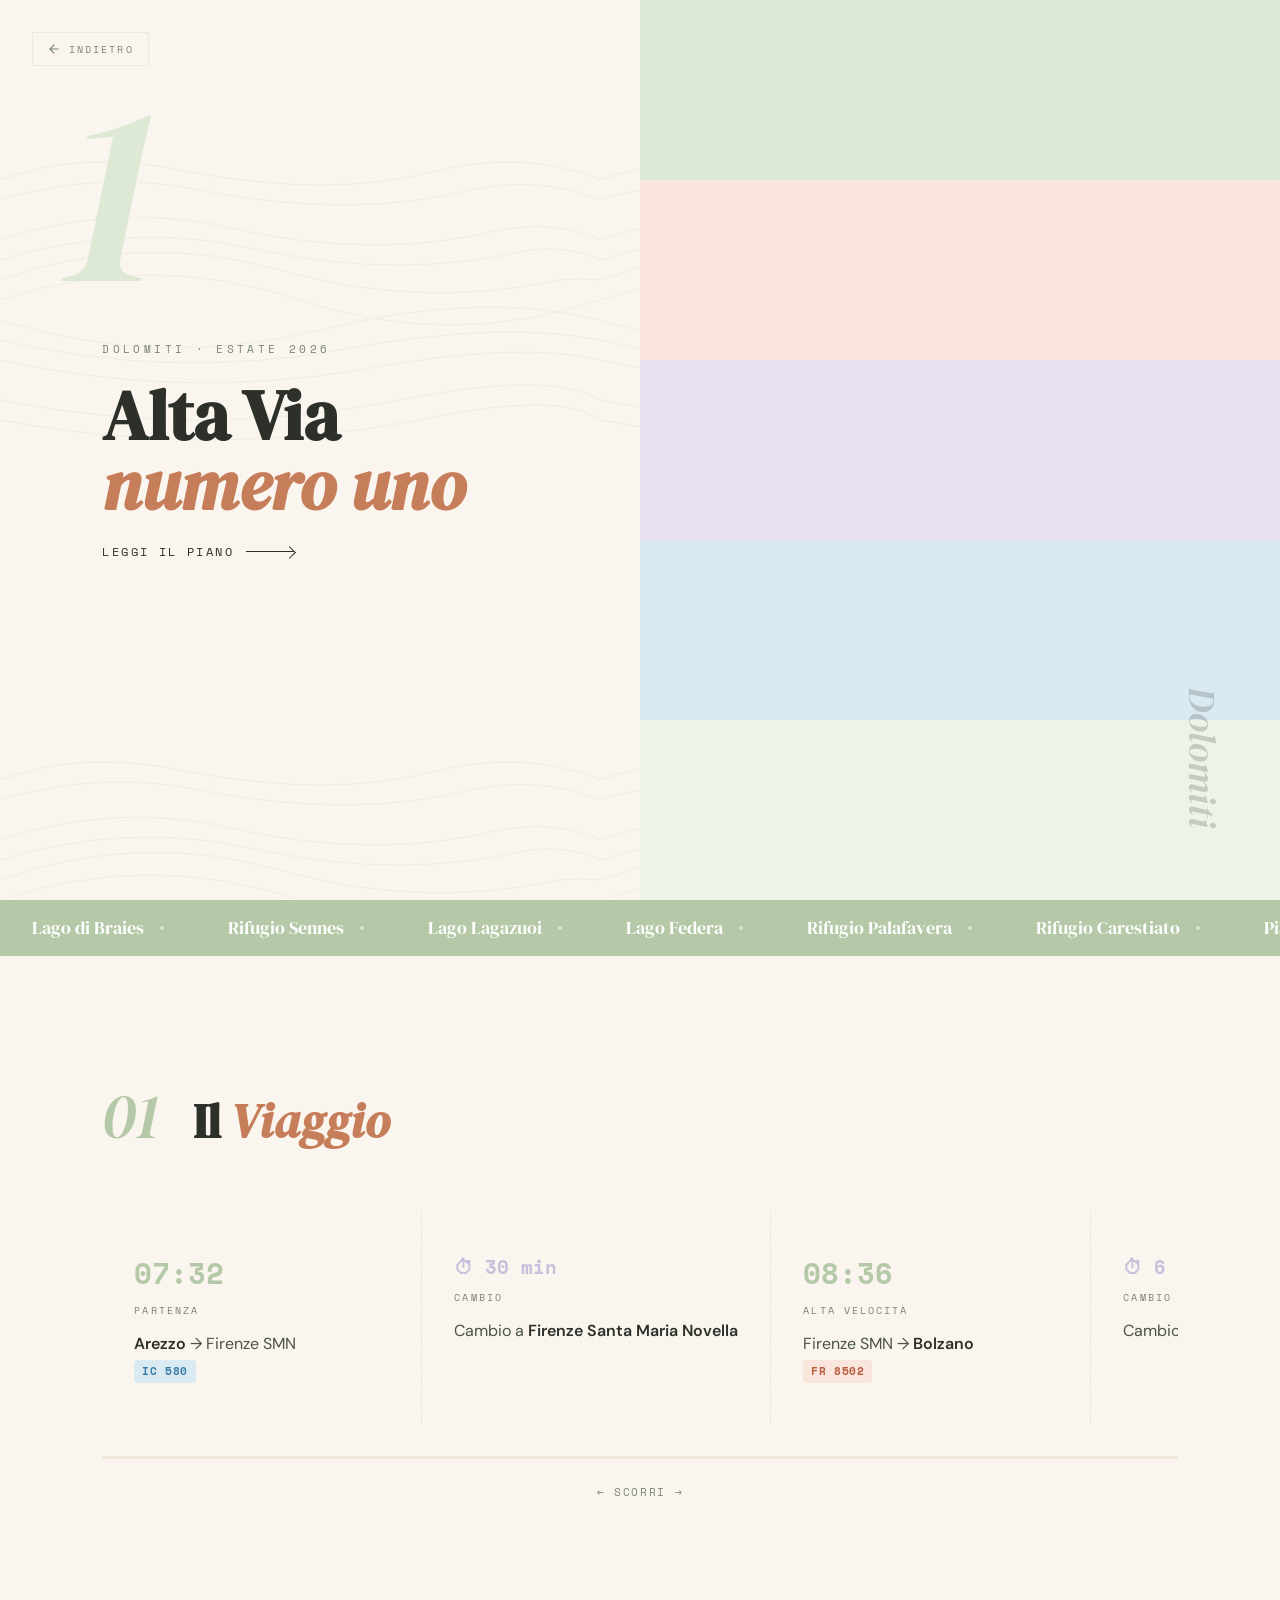
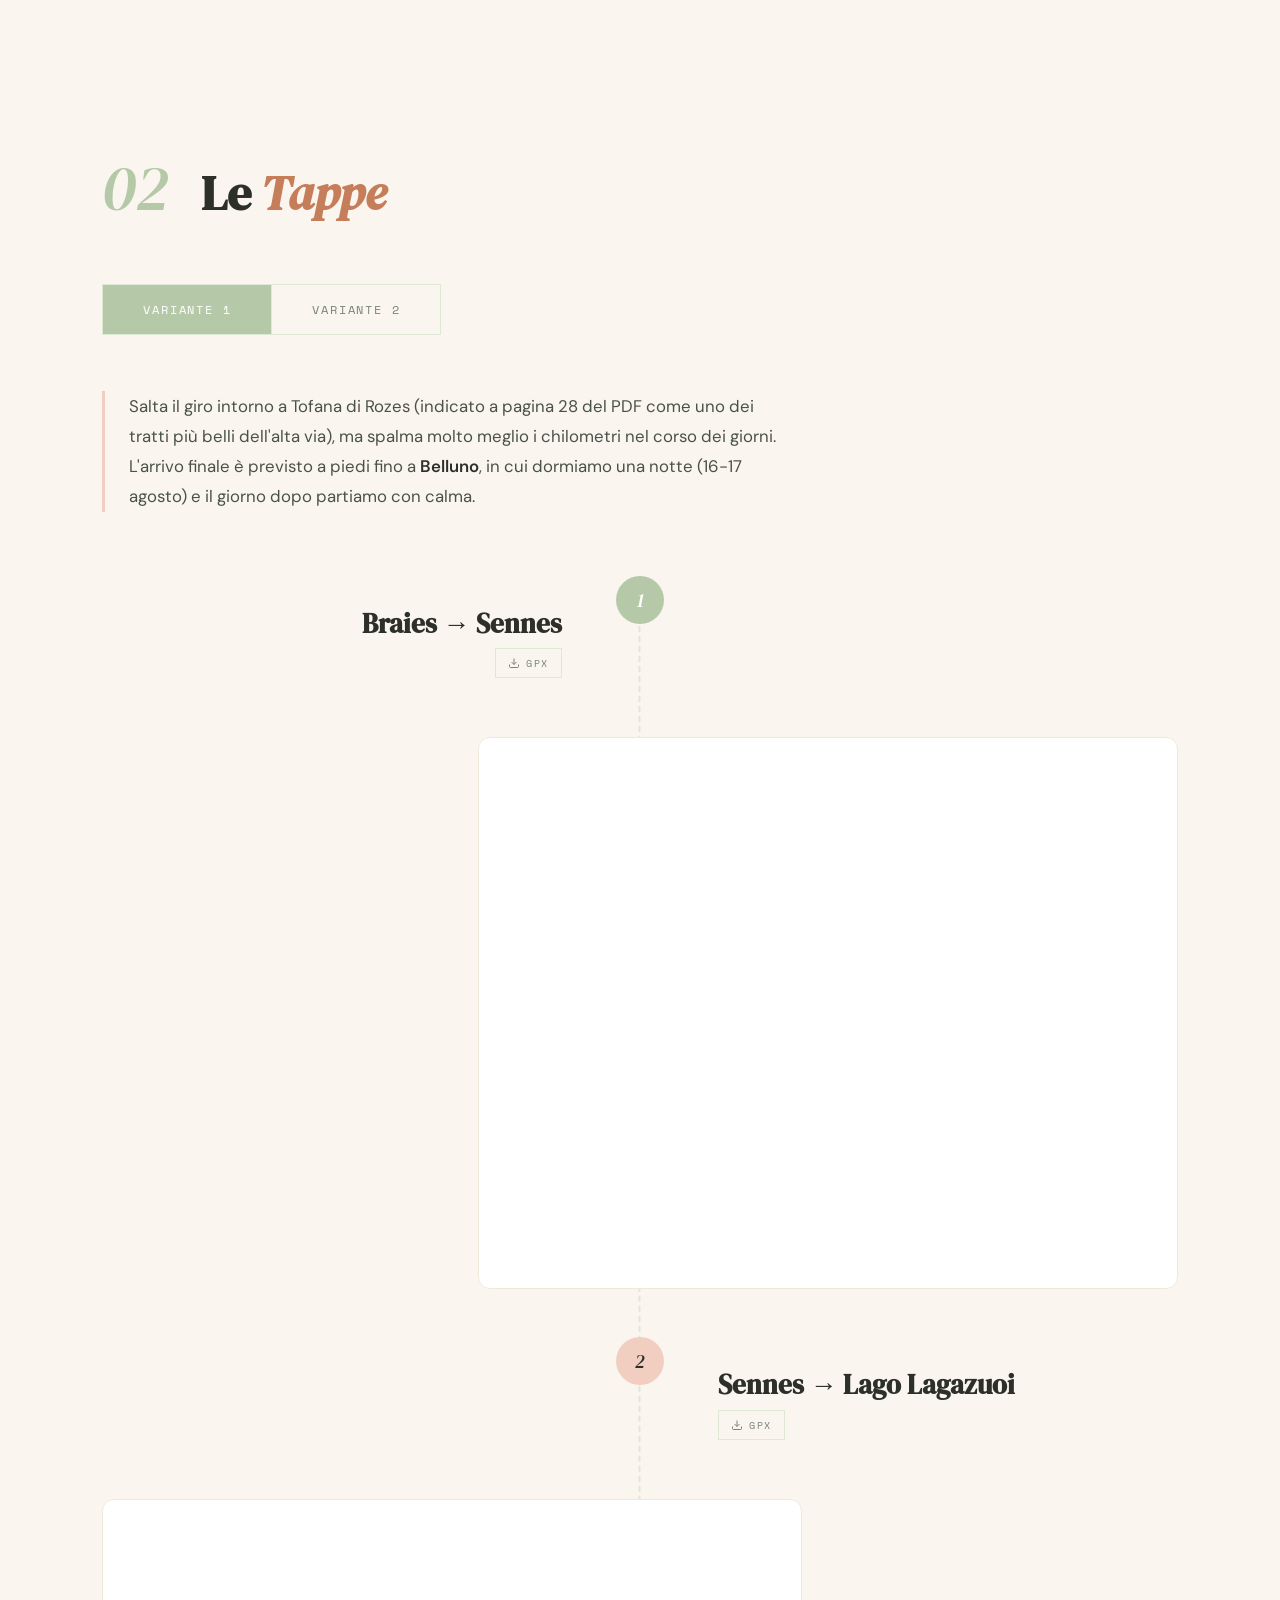
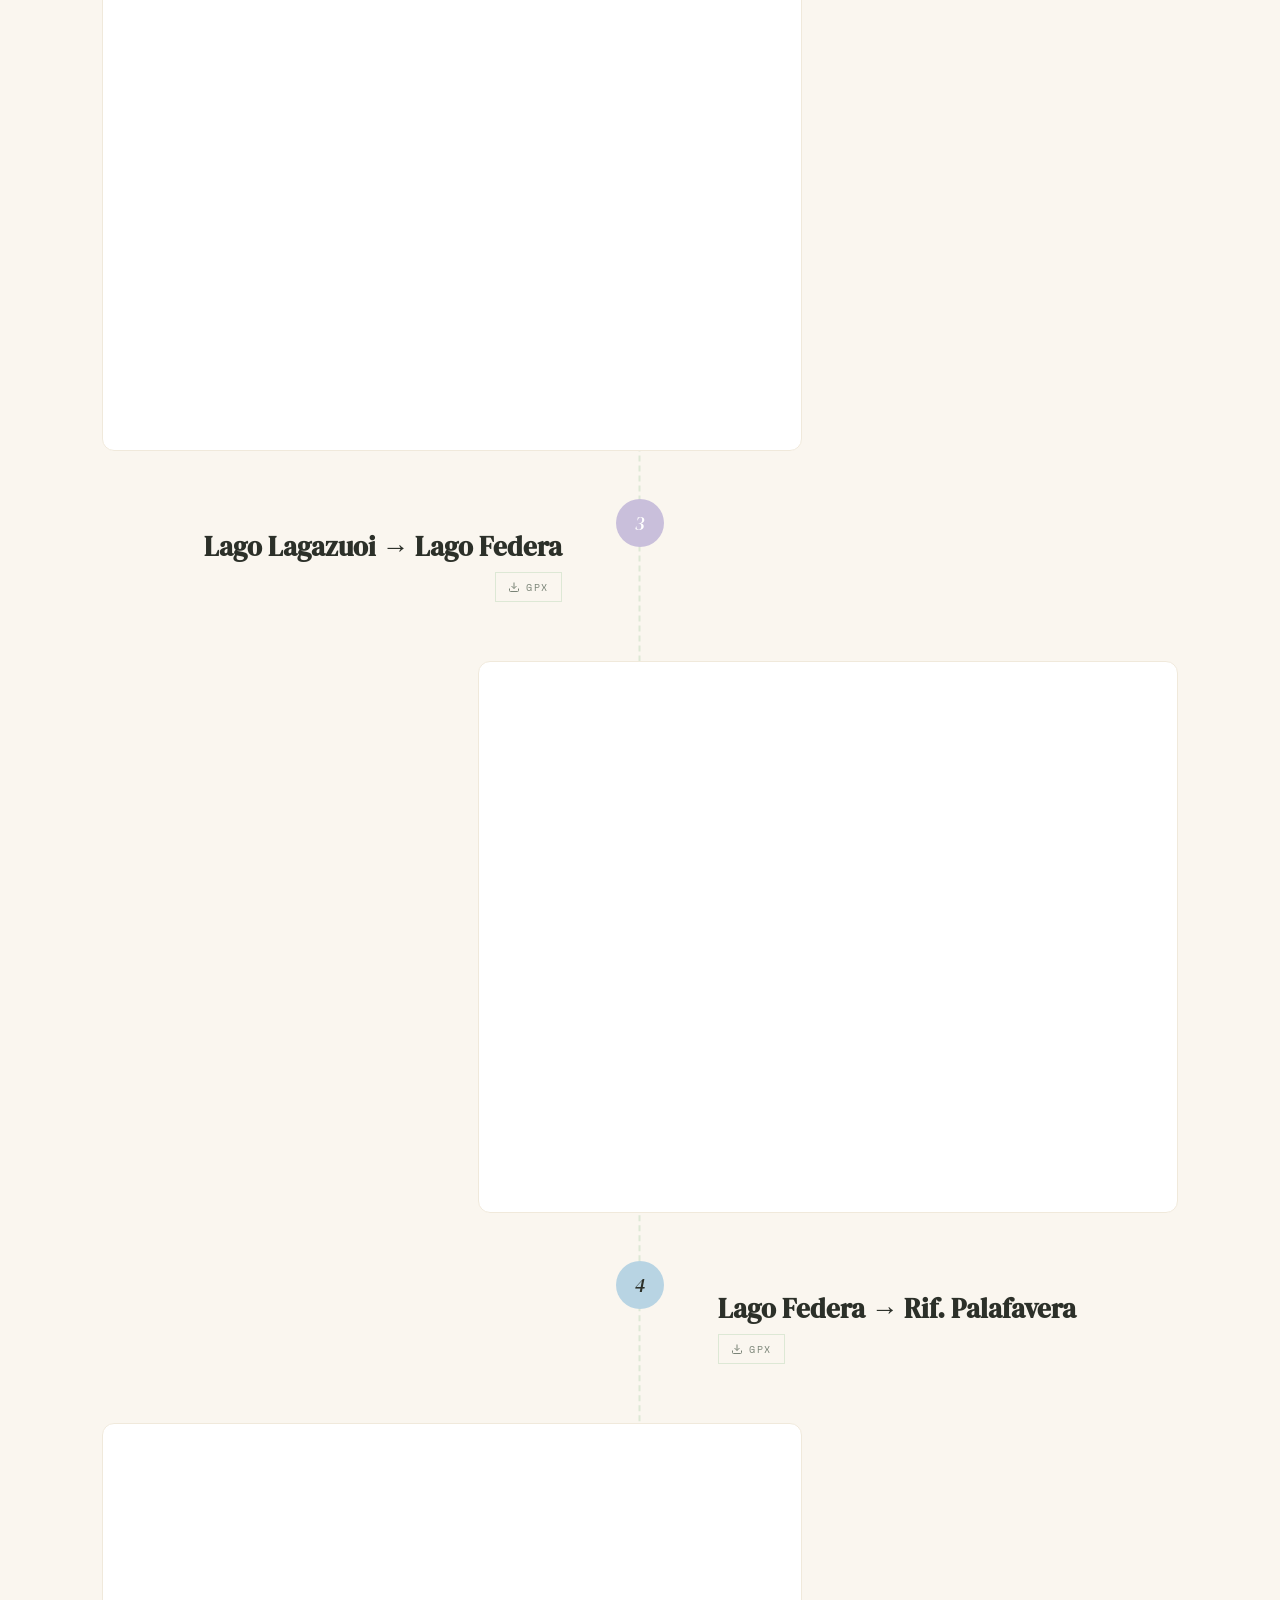
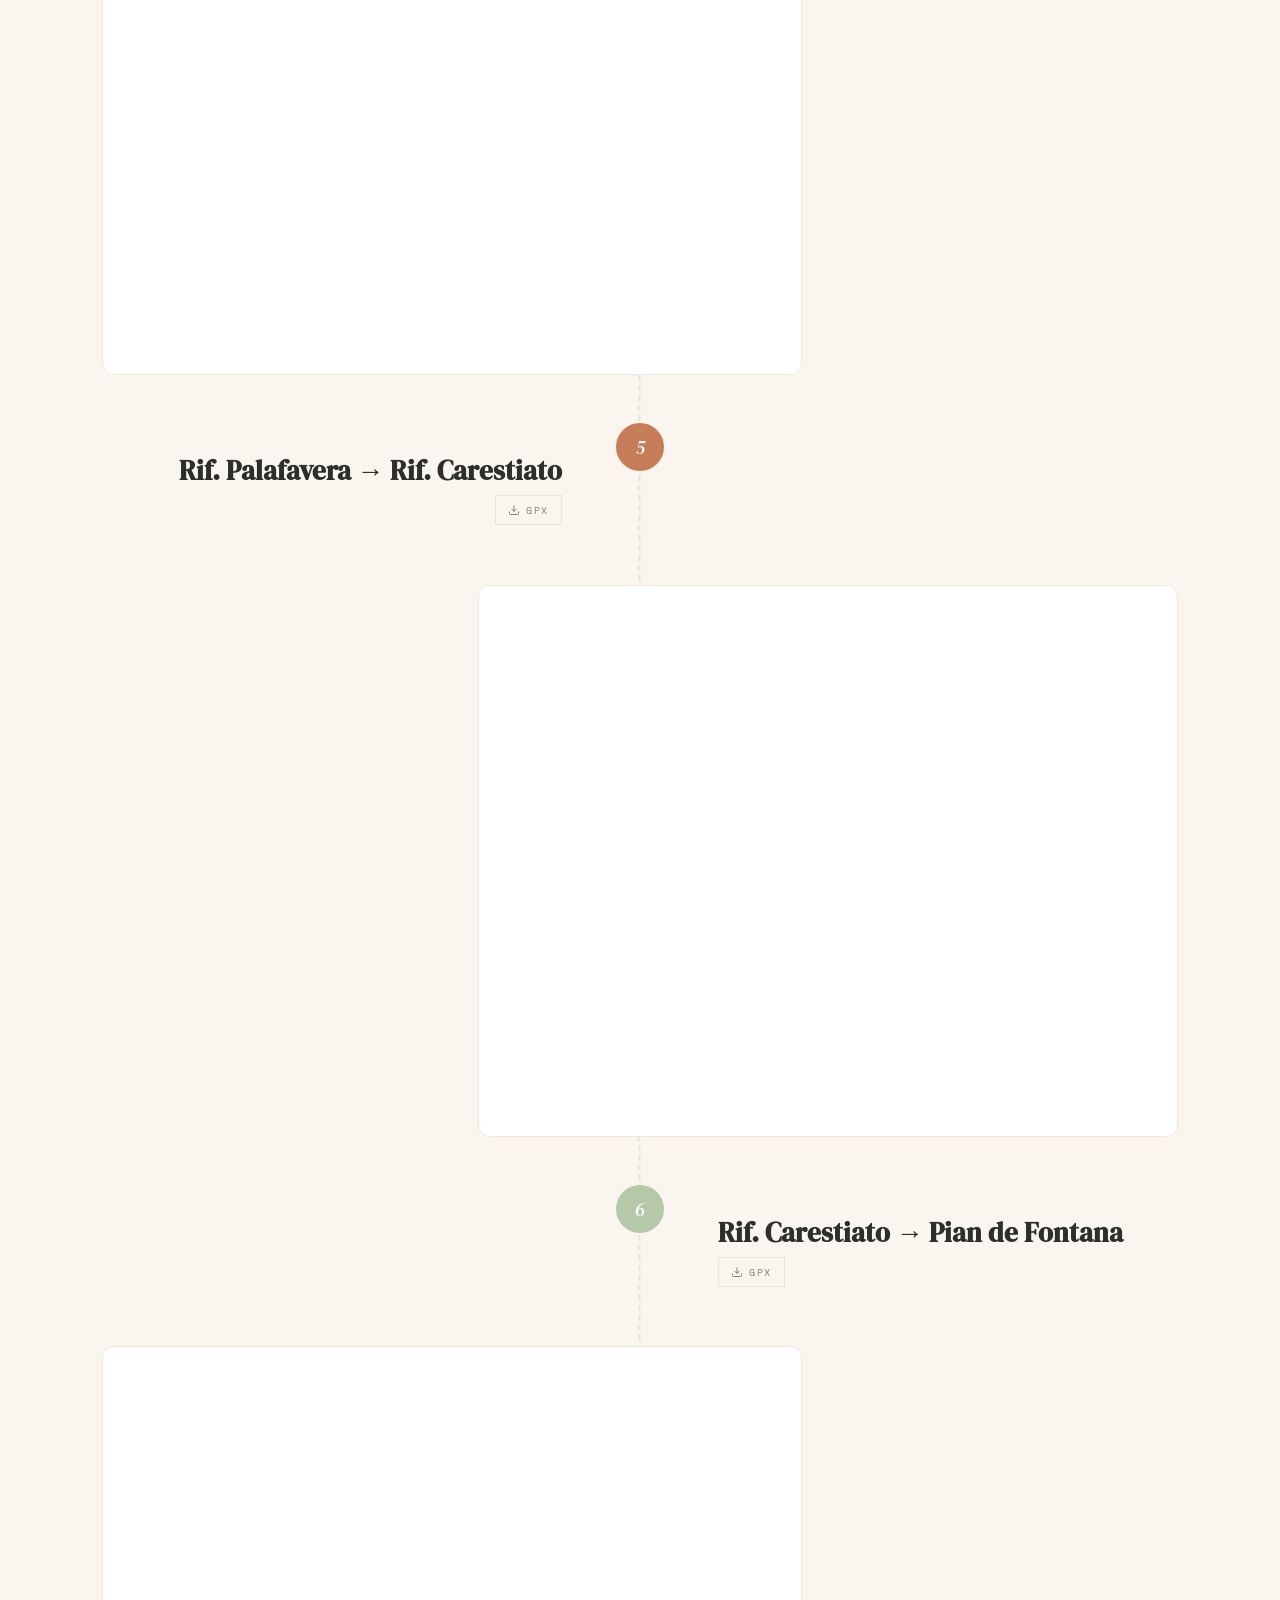
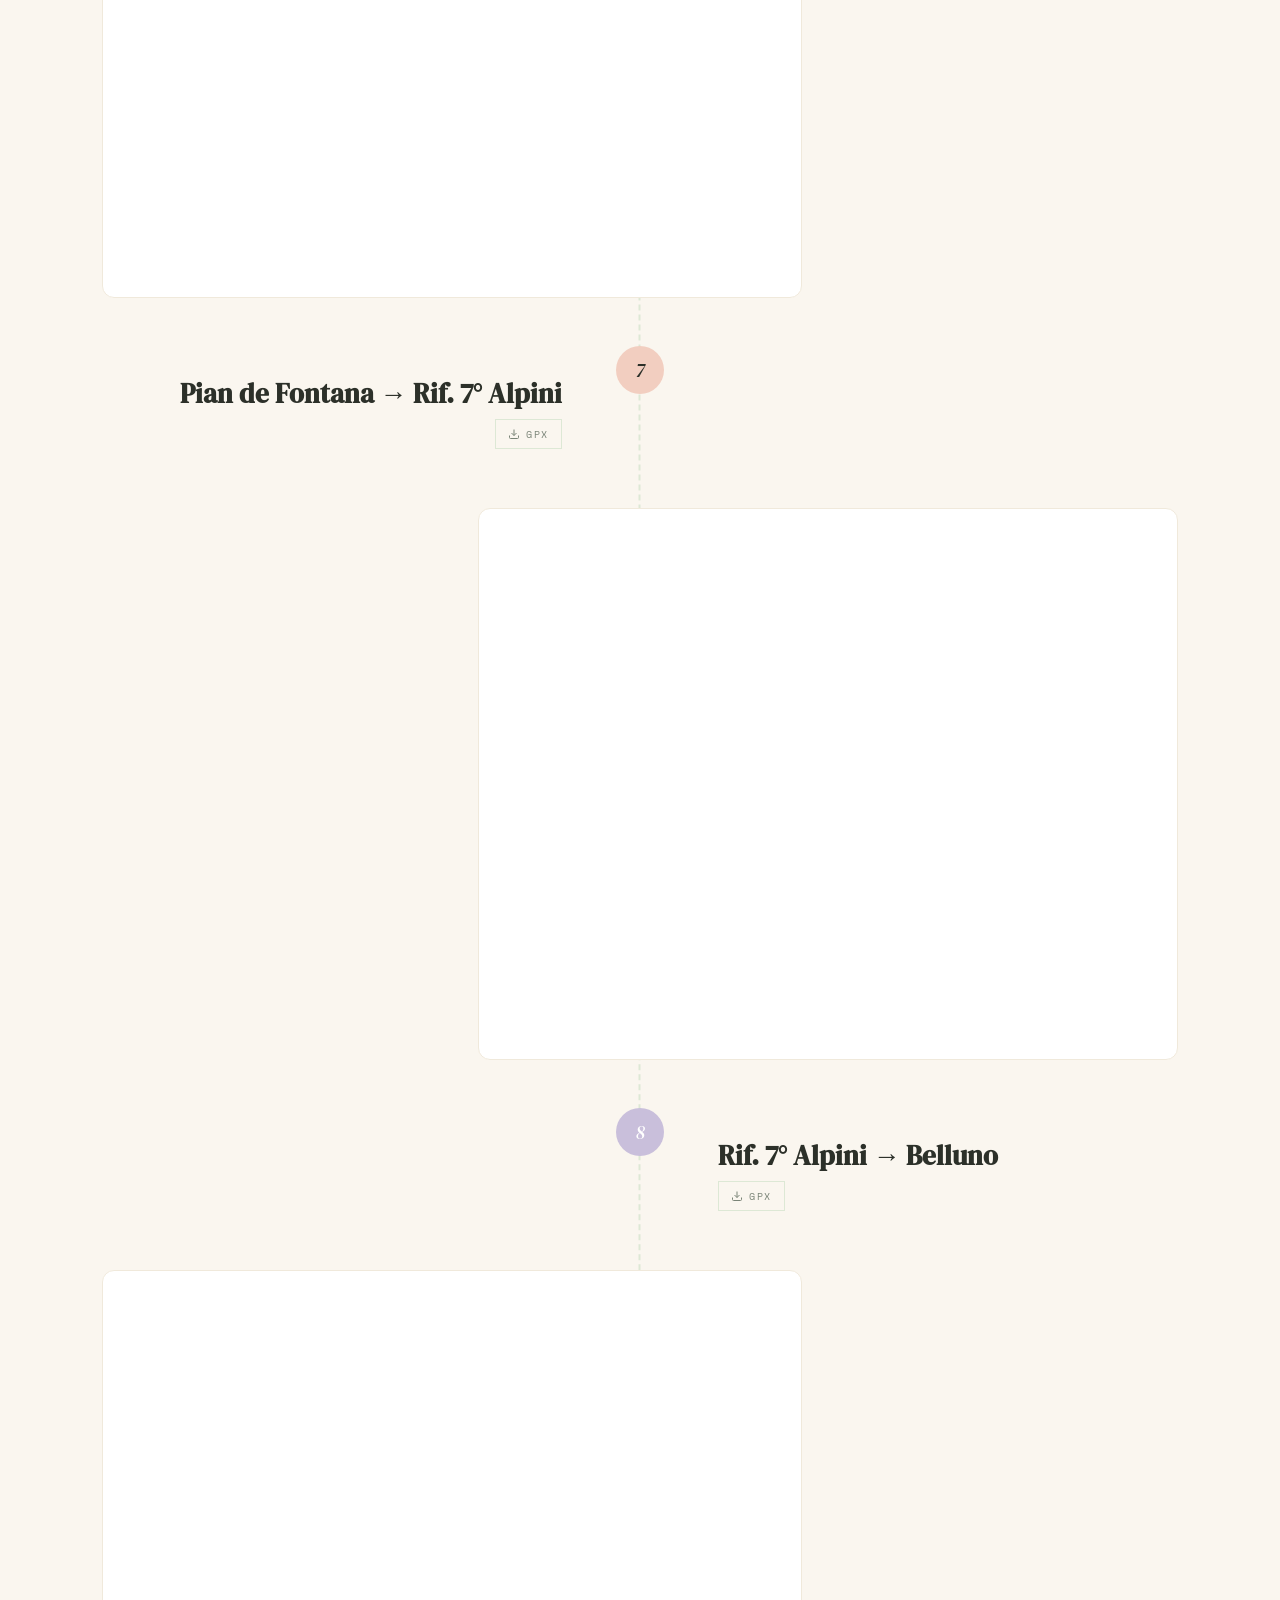
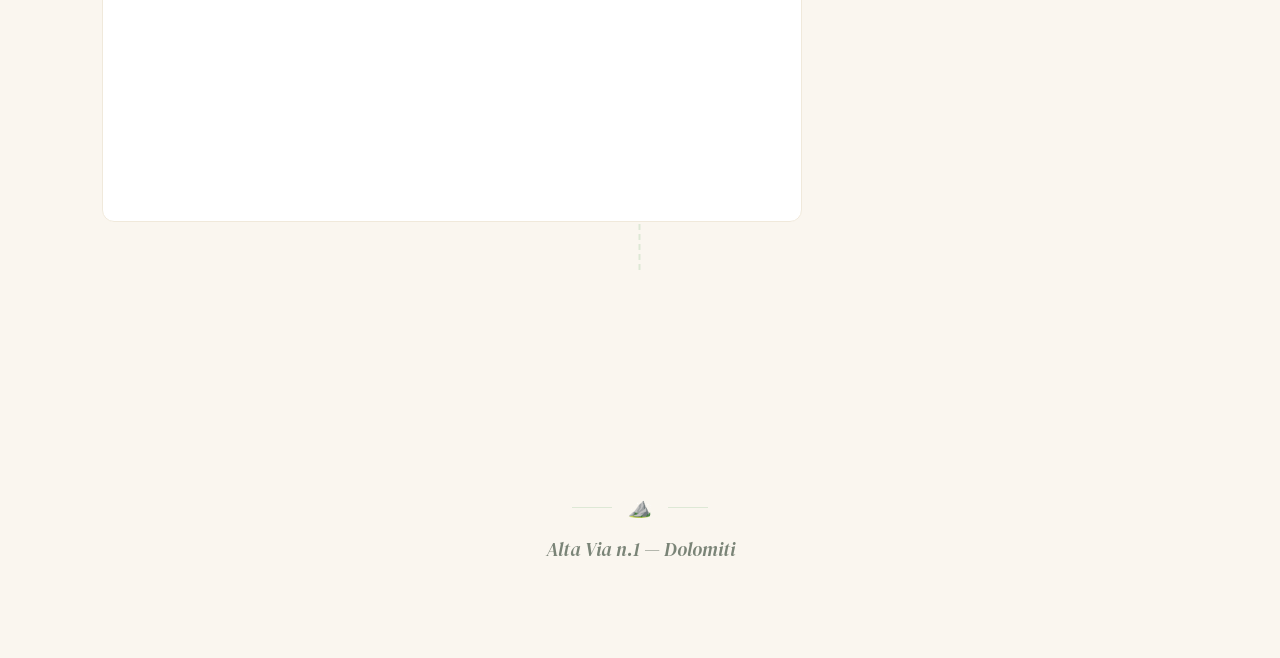
==== commit 83fd2fb3: "new style improved" ====
--- a/altavia/index.html
+++ b/altavia/index.html
@@ -3,487 +3,1279 @@
 <head>
     <meta charset="UTF-8">
     <meta name="viewport" content="width=device-width, initial-scale=1.0">
-    <title>Alta Via n.1 - Estate</title>
-    <link href="https://fonts.googleapis.com/css2?family=Outfit:wght@300;400;500;700&family=Playfair+Display:ital,wght@0,600;1,600&display=swap" rel="stylesheet">
+    <title>Alta Via n.1 — Dolomiti</title>
+    <meta name="description" content="Pianificazione dell'Alta Via n.1 delle Dolomiti — tappe, trasporti e tracce GPX.">
+    <link href="https://fonts.googleapis.com/css2?family=DM+Serif+Display:ital@0;1&family=DM+Sans:ital,wght@0,300;0,400;0,500;0,600;1,300;1,400&family=Space+Mono:wght@400;700&display=swap" rel="stylesheet">
     <style>
         :root {
-            --bg-color: #fdfbf7;
-            --text-main: #2d3730;
-            --text-muted: #5c6e61;
-            --accent-green: #3f6248;
-            --accent-light: #e6eee8;
-            --highlight: #d1e2d6;
-            --train-ic: #2563eb;
-            --train-fr: #dc2626;
-            --train-reg: #16a34a;
-        }
+            --sage: #b5c9a8;
+            --sage-light: #dde8d5;
+            --sage-pale: #eef3ea;
+            --cream: #faf6ef;
+            --cream-dark: #f0e9db;
+            --peach: #f2cec0;
+            --peach-light: #fae5dd;
+            --lavender: #c9bfdb;
+            --lavender-light: #e8e2f0;
+            --sky: #b8d4e3;
+            --sky-light: #daeaf3;
+            --terracotta: #c67e5a;
+            --ink: #2c3029;
+            --ink-soft: #4a5248;
+            --ink-muted: #7a8477;
+            --white: #ffffff;
+        }
+
+        * { box-sizing: border-box; margin: 0; padding: 0; }
+        html { scroll-behavior: smooth; }
 
         body {
-            margin: 0;
-            padding: 0;
-            font-family: 'Outfit', sans-serif;
-            background-color: var(--bg-color);
-            color: var(--text-main);
+            font-family: 'DM Sans', sans-serif;
+            background: var(--cream);
+            color: var(--ink);
+            overflow-x: hidden;
+            cursor: default;
+        }
+
+        /* ============================================
+           TOPOGRAPHIC BACKGROUND PATTERN (SVG)
+           ============================================ */
+        .topo-bg {
+            position: fixed;
+            inset: 0;
+            z-index: 0;
+            pointer-events: none;
+            opacity: 0.06;
+            background-image: url("data:image/svg+xml,%3Csvg width='600' height='600' xmlns='http://www.w3.org/2000/svg'%3E%3Cpath d='M0 300 Q150 250 300 300 Q450 350 600 300' fill='none' stroke='%234a5248' stroke-width='1'/%3E%3Cpath d='M0 280 Q140 230 280 270 Q420 310 560 280 Q580 278 600 280' fill='none' stroke='%234a5248' stroke-width='1'/%3E%3Cpath d='M0 320 Q160 370 320 330 Q480 290 600 320' fill='none' stroke='%234a5248' stroke-width='1'/%3E%3Cpath d='M0 260 Q130 220 260 250 Q400 280 530 250 Q570 245 600 260' fill='none' stroke='%234a5248' stroke-width='1'/%3E%3Cpath d='M0 340 Q170 380 340 350 Q500 320 600 340' fill='none' stroke='%234a5248' stroke-width='1'/%3E%3Cpath d='M0 240 Q120 200 240 230 Q380 260 500 230 Q560 220 600 240' fill='none' stroke='%234a5248' stroke-width='1'/%3E%3Cpath d='M0 360 Q180 400 360 370 Q520 340 600 360' fill='none' stroke='%234a5248' stroke-width='1'/%3E%3Cpath d='M0 200 Q100 170 200 190 Q350 220 470 190 Q540 175 600 200' fill='none' stroke='%234a5248' stroke-width='1'/%3E%3Cpath d='M0 400 Q200 440 400 400 Q550 370 600 400' fill='none' stroke='%234a5248' stroke-width='1'/%3E%3Cpath d='M0 180 Q80 150 180 170 Q330 200 440 170 Q530 150 600 180' fill='none' stroke='%234a5248' stroke-width='1'/%3E%3Cpath d='M0 420 Q210 460 420 420 Q560 390 600 420' fill='none' stroke='%234a5248' stroke-width='1'/%3E%3C/svg%3E");
+            background-size: 600px 600px;
+        }
+
+        .content-layer {
+            position: relative;
+            z-index: 1;
+        }
+
+        /* ============================================
+           OPENING — EDITORIAL HERO
+           ============================================ */
+        .opening {
+            min-height: 100vh;
+            display: grid;
+            grid-template-columns: 1fr 1fr;
+            position: relative;
+        }
+
+        .opening-left {
+            display: flex;
+            flex-direction: column;
+            justify-content: center;
+            padding: 6rem 5vw 6rem 8vw;
+            position: relative;
+        }
+
+        .opening-number {
+            font-family: 'DM Serif Display', serif;
+            font-size: clamp(10rem, 20vw, 18rem);
+            font-style: italic;
+            color: var(--sage-light);
+            line-height: 0.8;
+            position: absolute;
+            top: 10%;
+            left: 5vw;
+            user-select: none;
+            z-index: 0;
+        }
+
+        .opening-label {
+            font-family: 'Space Mono', monospace;
+            font-size: 0.7rem;
+            letter-spacing: 0.3em;
+            text-transform: uppercase;
+            color: var(--ink-muted);
+            margin-bottom: 1.5rem;
+            position: relative;
+            z-index: 1;
+        }
+
+        .opening-title {
+            font-family: 'DM Serif Display', serif;
+            font-size: clamp(3rem, 5.5vw, 5.5rem);
+            line-height: 1;
+            color: var(--ink);
+            margin-bottom: 0.3em;
+            position: relative;
+            z-index: 1;
+        }
+
+        .opening-title em {
+            font-style: italic;
+            color: var(--terracotta);
+        }
+
+        .opening-sub {
+            font-size: 1.15rem;
+            font-weight: 300;
+            color: var(--ink-soft);
             line-height: 1.6;
-        }
-
-        /* Abstract organic shape in background */
-        body::before {
+            max-width: 380px;
+            position: relative;
+            z-index: 1;
+            margin-bottom: 2.5rem;
+        }
+
+        .opening-cta {
+            display: inline-flex;
+            align-items: center;
+            gap: 12px;
+            font-family: 'Space Mono', monospace;
+            font-size: 0.75rem;
+            letter-spacing: 0.2em;
+            text-transform: uppercase;
+            color: var(--ink);
+            text-decoration: none;
+            position: relative;
+            z-index: 1;
+            transition: gap 0.4s ease;
+        }
+
+        .opening-cta:hover { gap: 20px; }
+
+        .opening-cta .arrow {
+            width: 48px;
+            height: 1px;
+            background: var(--ink);
+            position: relative;
+            transition: width 0.4s ease;
+        }
+
+        .opening-cta:hover .arrow { width: 64px; }
+
+        .opening-cta .arrow::after {
             content: '';
             position: absolute;
-            top: -10vw;
-            right: -10vw;
-            width: 50vw;
-            height: 50vw;
-            background: var(--accent-light);
+            right: 0;
+            top: -3px;
+            width: 8px;
+            height: 8px;
+            border-right: 1px solid var(--ink);
+            border-bottom: 1px solid var(--ink);
+            transform: rotate(-45deg);
+        }
+
+        .opening-right {
+            position: relative;
+            overflow: hidden;
+        }
+
+        .color-strip {
+            position: absolute;
+            inset: 0;
+            display: flex;
+            flex-direction: column;
+        }
+
+        .color-strip div {
+            flex: 1;
+            transition: flex 0.6s cubic-bezier(0.4, 0, 0.2, 1);
+        }
+
+        .color-strip div:nth-child(1) { background: var(--sage-light); }
+        .color-strip div:nth-child(2) { background: var(--peach-light); }
+        .color-strip div:nth-child(3) { background: var(--lavender-light); }
+        .color-strip div:nth-child(4) { background: var(--sky-light); }
+        .color-strip div:nth-child(5) { background: var(--sage-pale); }
+
+        .color-strip:hover div:nth-child(1) { flex: 2; }
+        .color-strip:hover div:nth-child(3) { flex: 1.5; }
+
+        .opening-right-text {
+            position: absolute;
+            bottom: 8%;
+            right: 8%;
+            font-family: 'DM Serif Display', serif;
+            font-size: clamp(1.5rem, 3vw, 2.8rem);
+            font-style: italic;
+            color: var(--ink);
+            opacity: 0.2;
+            writing-mode: vertical-rl;
+            user-select: none;
+        }
+
+        /* ============================================
+           RIBBON MARQUEE
+           ============================================ */
+        .ribbon {
+            background: var(--sage);
+            padding: 1rem 0;
+            overflow: hidden;
+            white-space: nowrap;
+        }
+
+        .ribbon-track {
+            display: inline-flex;
+            animation: marquee 30s linear infinite;
+        }
+
+        .ribbon-item {
+            font-family: 'DM Serif Display', serif;
+            font-size: 1.1rem;
+            color: var(--white);
+            padding: 0 2rem;
+            display: inline-flex;
+            align-items: center;
+            gap: 1rem;
+            flex-shrink: 0;
+        }
+
+        .ribbon-item .sep {
+            width: 4px;
+            height: 4px;
+            background: rgba(255,255,255,0.5);
             border-radius: 50%;
-            filter: blur(80px);
-            z-index: -1;
-            opacity: 0.6;
-        }
-
-        body::after {
+        }
+
+        @keyframes marquee {
+            0% { transform: translateX(0); }
+            100% { transform: translateX(-50%); }
+        }
+
+        /* ============================================
+           SECTION LAYOUT
+           ============================================ */
+        .chapter {
+            padding: 8rem 8vw;
+            position: relative;
+        }
+
+        .chapter-header {
+            display: flex;
+            align-items: baseline;
+            gap: 2rem;
+            margin-bottom: 4rem;
+        }
+
+        .chapter-num {
+            font-family: 'DM Serif Display', serif;
+            font-size: 4rem;
+            font-style: italic;
+            color: var(--sage);
+            line-height: 1;
+            flex-shrink: 0;
+        }
+
+        .chapter-title {
+            font-family: 'DM Serif Display', serif;
+            font-size: clamp(2rem, 4vw, 3rem);
+            color: var(--ink);
+            line-height: 1.1;
+        }
+
+        .chapter-title em {
+            font-style: italic;
+            color: var(--terracotta);
+        }
+
+        /* ============================================
+           JOURNEY — HORIZONTAL SCROLL
+           ============================================ */
+        .journey-scroll-wrapper {
+            position: relative;
+            overflow: hidden;
+        }
+
+        .journey-scroll {
+            display: flex;
+            gap: 0;
+            overflow-x: auto;
+            scroll-snap-type: x mandatory;
+            -webkit-overflow-scrolling: touch;
+            scrollbar-width: none;
+            padding-bottom: 2rem;
+        }
+
+        .journey-scroll::-webkit-scrollbar { display: none; }
+
+        .journey-stop {
+            min-width: 320px;
+            max-width: 360px;
+            flex-shrink: 0;
+            scroll-snap-align: start;
+            padding: 2.5rem 2rem;
+            position: relative;
+            border-right: 1px dashed var(--sage-light);
+        }
+
+        .journey-stop:last-child { border-right: none; }
+
+        .stop-time {
+            font-family: 'Space Mono', monospace;
+            font-size: 1.8rem;
+            font-weight: 700;
+            color: var(--sage);
+            margin-bottom: 0.5rem;
+        }
+
+        .stop-time.no-time {
+            font-size: 1.2rem;
+            color: var(--lavender);
+        }
+
+        .stop-label {
+            font-family: 'Space Mono', monospace;
+            font-size: 0.65rem;
+            letter-spacing: 0.2em;
+            text-transform: uppercase;
+            color: var(--ink-muted);
+            margin-bottom: 0.8rem;
+        }
+
+        .stop-desc {
+            font-size: 1rem;
+            line-height: 1.65;
+            color: var(--ink-soft);
+        }
+
+        .stop-desc strong { color: var(--ink); font-weight: 600; }
+
+        .train-tag {
+            display: inline-block;
+            padding: 2px 8px;
+            border-radius: 4px;
+            font-family: 'Space Mono', monospace;
+            font-size: 0.7rem;
+            font-weight: 700;
+            letter-spacing: 0.05em;
+        }
+
+        .train-tag.ic { background: var(--sky-light); color: #3a7ca5; }
+        .train-tag.fr { background: var(--peach-light); color: #b85a3a; }
+        .train-tag.reg { background: var(--sage-pale); color: #5a8a5a; }
+
+        .bus-link {
+            color: var(--terracotta);
+            text-decoration: underline;
+            text-decoration-style: wavy;
+            text-underline-offset: 3px;
+            text-decoration-thickness: 1px;
+        }
+
+        .journey-progress {
+            height: 3px;
+            background: var(--cream-dark);
+            margin-top: 0;
+            border-radius: 3px;
+            overflow: hidden;
+        }
+
+        .journey-progress-bar {
+            height: 100%;
+            background: linear-gradient(90deg, var(--sage), var(--peach), var(--lavender));
+            width: 0%;
+            border-radius: 3px;
+            transition: width 0.15s linear;
+        }
+
+        .scroll-hint {
+            text-align: center;
+            margin-top: 1.5rem;
+            font-family: 'Space Mono', monospace;
+            font-size: 0.7rem;
+            letter-spacing: 0.15em;
+            text-transform: uppercase;
+            color: var(--ink-muted);
+            animation: pulse-hint 2s ease-in-out infinite;
+        }
+
+        @keyframes pulse-hint {
+            0%, 100% { opacity: 0.5; }
+            50% { opacity: 1; }
+        }
+
+        /* ============================================
+           VARIANT SWITCHER
+           ============================================ */
+        .switcher {
+            display: flex;
+            align-items: stretch;
+            border: 1px solid var(--sage-light);
+            border-radius: 0;
+            overflow: hidden;
+            width: fit-content;
+            margin-bottom: 3.5rem;
+        }
+
+        .switch-btn {
+            font-family: 'Space Mono', monospace;
+            font-size: 0.75rem;
+            letter-spacing: 0.15em;
+            text-transform: uppercase;
+            padding: 1rem 2.5rem;
+            border: none;
+            background: transparent;
+            color: var(--ink-muted);
+            cursor: pointer;
+            transition: all 0.3s ease;
+            position: relative;
+        }
+
+        .switch-btn + .switch-btn {
+            border-left: 1px solid var(--sage-light);
+        }
+
+        .switch-btn.active {
+            background: var(--sage);
+            color: var(--white);
+        }
+
+        .switch-btn:not(.active):hover {
+            background: var(--sage-pale);
+            color: var(--ink-soft);
+        }
+
+        .variant-content { display: none; }
+        .variant-content.active {
+            display: block;
+            animation: fadeSlide 0.5s ease-out;
+        }
+
+        @keyframes fadeSlide {
+            from { opacity: 0; transform: translateY(12px); }
+            to { opacity: 1; transform: translateY(0); }
+        }
+
+        .variant-note {
+            font-size: 1.05rem;
+            line-height: 1.8;
+            color: var(--ink-soft);
+            max-width: 680px;
+            margin-bottom: 4rem;
+            padding-left: 1.5rem;
+            border-left: 3px solid var(--peach);
+        }
+
+        .variant-note strong {
+            color: var(--ink);
+            font-weight: 600;
+        }
+
+        /* ============================================
+           STAGE — ZIGZAG LAYOUT
+           ============================================ */
+        .stages {
+            display: flex;
+            flex-direction: column;
+            gap: 0;
+            position: relative;
+        }
+
+        /* The connecting trail line */
+        .stages::before {
             content: '';
             position: absolute;
-            top: 40vw;
-            left: -20vw;
-            width: 60vw;
-            height: 60vw;
-            background: #f0f4eb;
+            left: 50%;
+            top: 0;
+            bottom: 0;
+            width: 1px;
+            border-left: 2px dashed var(--sage-light);
+            transform: translateX(-50%);
+        }
+
+        .stage {
+            display: grid;
+            grid-template-columns: 1fr 60px 1fr;
+            align-items: start;
+            position: relative;
+        }
+
+        .stage-content {
+            padding: 2rem 0;
+        }
+
+        .stage:nth-child(odd) .stage-content {
+            grid-column: 1;
+            text-align: right;
+            padding-right: 3rem;
+        }
+
+        .stage:nth-child(even) .stage-content {
+            grid-column: 3;
+            text-align: left;
+            padding-left: 3rem;
+        }
+
+        .stage-marker {
+            grid-column: 2;
+            display: flex;
+            flex-direction: column;
+            align-items: center;
+            justify-self: center;
+            position: relative;
+            z-index: 2;
+        }
+
+        .marker-circle {
+            width: 48px;
+            height: 48px;
             border-radius: 50%;
-            filter: blur(100px);
-            z-index: -1;
-            opacity: 0.5;
-        }
-
-        .container {
-            max-width: 800px;
-            margin: 0 auto;
-            padding: 60px 20px;
-            position: relative;
-            z-index: 1;
-        }
-
-        header {
-            margin-bottom: 70px;
-        }
-
-        h1 {
-            font-family: 'Playfair Display', serif;
-            font-size: 4rem;
-            color: var(--accent-green);
-            margin-bottom: 10px;
-            font-weight: 600;
-            line-height: 1.1;
-        }
-
-        header p {
+            display: flex;
+            align-items: center;
+            justify-content: center;
+            font-family: 'DM Serif Display', serif;
             font-size: 1.2rem;
-            color: var(--text-muted);
-            margin-top: 0;
-        }
-
-        .section-title {
-            font-family: 'Playfair Display', serif;
-            font-size: 2.2rem;
-            color: var(--accent-green);
-            margin-bottom: 30px;
             font-style: italic;
-        }
-
-        /* Transport Section */
-        .transport-section {
-            margin-bottom: 80px;
-            position: relative;
-        }
-
-        .transport-steps {
-            list-style: none;
-            padding: 0;
-            margin: 0;
-            border-left: 2px solid var(--highlight);
-            padding-left: 30px;
-        }
-
-        .transport-steps li {
-            position: relative;
-            margin-bottom: 25px;
-            font-size: 1.1rem;
-        }
-
-        .transport-steps li::before {
-            content: '';
-            position: absolute;
-            left: -35px;
-            top: 8px;
-            width: 8px;
-            height: 8px;
-            background: var(--bg-color);
-            border: 2px solid var(--accent-green);
-            border-radius: 50%;
-        }
-
-        .time {
-            font-weight: 700;
-            color: var(--accent-green);
-        }
-        
-        .intercity { color: var(--train-ic); font-weight: 600; }
-        .frecciarossa { color: var(--train-fr); font-weight: 600; }
-        .regionale { color: var(--train-reg); font-weight: 600; }
-
-        .bus-link {
-            color: var(--accent-green);
-            text-decoration: underline;
-            text-decoration-thickness: 1px;
-            text-underline-offset: 4px;
-            transition: all 0.3s;
-        }
-        
-        .bus-link:hover {
-            color: #27402e;
-            text-decoration-thickness: 2px;
-        }
-
-        /* Tabs */
-        .tabs {
+            color: var(--white);
+            flex-shrink: 0;
+            transition: transform 0.3s ease, box-shadow 0.3s ease;
+            cursor: default;
+        }
+
+        .stage:nth-child(8n+1) .marker-circle { background: var(--sage); }
+        .stage:nth-child(8n+2) .marker-circle { background: var(--peach); color: var(--ink); }
+        .stage:nth-child(8n+3) .marker-circle { background: var(--lavender); }
+        .stage:nth-child(8n+4) .marker-circle { background: var(--sky); color: var(--ink); }
+        .stage:nth-child(8n+5) .marker-circle { background: var(--terracotta); }
+        .stage:nth-child(8n+6) .marker-circle { background: var(--sage); }
+        .stage:nth-child(8n+7) .marker-circle { background: var(--peach); color: var(--ink); }
+        .stage:nth-child(8n+8) .marker-circle { background: var(--lavender); }
+
+        .marker-circle:hover {
+            transform: scale(1.15);
+            box-shadow: 0 6px 20px rgba(0,0,0,0.1);
+        }
+
+        .stage-place {
+            font-family: 'DM Serif Display', serif;
+            font-size: clamp(1.3rem, 2.5vw, 1.7rem);
+            color: var(--ink);
+            margin-bottom: 0.5rem;
+            line-height: 1.2;
+        }
+
+        .stage-gpx {
+            display: inline-flex;
+            align-items: center;
+            gap: 6px;
+            font-family: 'Space Mono', monospace;
+            font-size: 0.65rem;
+            letter-spacing: 0.15em;
+            text-transform: uppercase;
+            color: var(--ink-muted);
+            text-decoration: none;
+            padding: 6px 12px;
+            border: 1px solid var(--sage-light);
+            transition: all 0.3s ease;
+            margin-bottom: 1.2rem;
+        }
+
+        .stage-gpx:hover {
+            background: var(--sage);
+            color: var(--white);
+            border-color: var(--sage);
+        }
+
+        .stage-gpx svg {
+            width: 12px;
+            height: 12px;
+        }
+
+        .stage-map-wrap {
+            overflow: hidden;
+            border-radius: 12px;
+            border: 1px solid var(--cream-dark);
+            transition: box-shadow 0.4s ease, transform 0.4s ease;
+            background: var(--white);
+        }
+
+        .stage-map-wrap:hover {
+            box-shadow: 0 12px 40px rgba(0,0,0,0.08);
+            transform: translateY(-2px);
+        }
+
+        .stage:nth-child(odd) .stage-map-wrap { margin-left: auto; }
+        .stage:nth-child(even) .stage-map-wrap { margin-right: auto; }
+
+        .stage-map-wrap iframe {
+            display: block;
+            width: 100%;
+            height: 550px;
+            border: none;
+        }
+
+        /* The map section (below zigzag on mobile, or always full-width) */
+        .stage-map-full {
+            grid-column: 1 / -1;
+            padding: 0.5rem 0 3rem;
+        }
+
+        .stage-map-full .stage-map-wrap {
+            max-width: 700px;
+        }
+
+        .stage:nth-child(odd) .stage-map-full .stage-map-wrap {
+            margin-left: auto;
+            margin-right: 0;
+        }
+
+        .stage:nth-child(even) .stage-map-full .stage-map-wrap {
+            margin-left: 0;
+            margin-right: auto;
+        }
+
+        /* ============================================
+           BACK LINK
+           ============================================ */
+        .back-link {
+            position: fixed;
+            top: 2rem;
+            left: 2rem;
+            z-index: 100;
+            font-family: 'Space Mono', monospace;
+            font-size: 0.65rem;
+            letter-spacing: 0.2em;
+            text-transform: uppercase;
+            color: var(--ink-muted);
+            text-decoration: none;
+            display: inline-flex;
+            align-items: center;
+            gap: 8px;
+            padding: 8px 14px;
+            background: rgba(250, 246, 239, 0.85);
+            backdrop-filter: blur(10px);
+            border: 1px solid var(--cream-dark);
+            transition: all 0.3s ease;
+        }
+
+        .back-link:hover {
+            color: var(--ink);
+            border-color: var(--sage);
+        }
+
+        .back-link svg {
+            width: 14px;
+            height: 14px;
+        }
+
+        /* ============================================
+           CLOSING
+           ============================================ */
+        .closing {
+            text-align: center;
+            padding: 6rem 2rem;
+            font-family: 'DM Serif Display', serif;
+            font-size: 1.2rem;
+            font-style: italic;
+            color: var(--ink-muted);
+        }
+
+        .closing-deco {
             display: flex;
-            gap: 30px;
-            margin-bottom: 40px;
-            border-bottom: 1px solid var(--highlight);
-            padding-bottom: 15px;
-        }
-
-        .tab-btn {
-            background: none;
-            border: none;
-            color: var(--text-muted);
-            font-size: 1.3rem;
-            font-family: 'Outfit', sans-serif;
-            font-weight: 500;
-            cursor: pointer;
-            padding: 0;
-            position: relative;
-            transition: color 0.3s ease;
-        }
-
-        .tab-btn:hover {
-            color: var(--accent-green);
-        }
-
-        .tab-btn.active {
-            color: var(--accent-green);
-            font-weight: 700;
-        }
-
-        .tab-btn.active::after {
-            content: '';
-            position: absolute;
-            bottom: -16px;
-            left: 0;
-            width: 100%;
-            height: 2px;
-            background: var(--accent-green);
-        }
-
-        .variant-content {
-            display: none;
-            animation: fadeIn 0.6s ease;
-        }
-
-        .variant-content.active {
-            display: block;
-        }
-
-        .variant-desc {
-            font-size: 1.15rem;
-            line-height: 1.7;
-            margin-bottom: 50px;
-            color: var(--text-main);
-        }
-
-        /* Stages */
-        .stage {
-            margin-bottom: 70px;
-        }
-
-        .stage-header {
-            display: flex;
-            justify-content: space-between;
-            align-items: baseline;
-            margin-bottom: 20px;
-        }
-
-        .stage-header h3 {
-            font-family: 'Playfair Display', serif;
-            font-size: 1.8rem;
-            color: var(--accent-green);
-            margin: 0;
-        }
-
-        .download-btn {
-            display: inline-block;
-            color: var(--accent-green);
-            text-decoration: none;
-            font-size: 0.95rem;
-            font-weight: 600;
-            text-transform: uppercase;
-            letter-spacing: 0.5px;
-            border-bottom: 1px solid var(--accent-green);
-            padding-bottom: 2px;
-            transition: opacity 0.3s;
-        }
-
-        .download-btn:hover {
-            opacity: 0.7;
-        }
-
-        .iframe-container {
-            width: 100%;
-            border-radius: 12px;
-            overflow: hidden;
-            background: var(--accent-light);
-        }
-        
-        .iframe-container iframe {
-            display: block;
-            border: none;
-            width: 100%;
-        }
-
-        @keyframes fadeIn {
-            from { opacity: 0; transform: translateY(10px); }
-            to { opacity: 1; transform: translateY(0); }
-        }
-
-        .leaf-icon {
-            display: inline-block;
-            margin-left: 10px;
-            color: var(--accent-green);
-            font-size: 1.2rem;
-            opacity: 0.5;
+            align-items: center;
+            justify-content: center;
+            gap: 1rem;
+            margin-bottom: 1rem;
+        }
+
+        .closing-deco span {
+            width: 40px;
+            height: 1px;
+            background: var(--sage-light);
+        }
+
+        /* ============================================
+           SCROLL-DRIVEN ANIMATIONS
+           ============================================ */
+        .reveal {
+            opacity: 0;
+            transform: translateY(30px);
+            transition: opacity 0.7s ease, transform 0.7s ease;
+        }
+
+        .reveal.vis {
+            opacity: 1;
+            transform: translateY(0);
+        }
+
+        .reveal-left {
+            opacity: 0;
+            transform: translateX(-40px);
+            transition: opacity 0.7s ease, transform 0.7s ease;
+        }
+
+        .reveal-right {
+            opacity: 0;
+            transform: translateX(40px);
+            transition: opacity 0.7s ease, transform 0.7s ease;
+        }
+
+        .reveal-left.vis, .reveal-right.vis {
+            opacity: 1;
+            transform: translateX(0);
+        }
+
+        /* ============================================
+           RESPONSIVE
+           ============================================ */
+        @media (max-width: 900px) {
+            .opening {
+                grid-template-columns: 1fr;
+                min-height: auto;
+            }
+
+            .opening-left {
+                padding: 8rem 2rem 4rem;
+                min-height: 70vh;
+            }
+
+            .opening-right {
+                height: 30vh;
+            }
+
+            .opening-number {
+                font-size: 8rem;
+                top: 15%;
+                left: 1rem;
+            }
+
+            .chapter {
+                padding: 5rem 1.5rem;
+            }
+
+            .chapter-header {
+                flex-direction: column;
+                gap: 0.5rem;
+            }
+
+            .chapter-num { font-size: 2.5rem; }
+
+            /* Linearize stages on mobile */
+            .stages::before { display: none; }
+
+            .stage {
+                grid-template-columns: 1fr;
+                gap: 0;
+            }
+
+            .stage-content {
+                text-align: left !important;
+                padding: 0 !important;
+                grid-column: 1 !important;
+            }
+
+            .stage-marker {
+                grid-column: 1;
+                flex-direction: row;
+                gap: 1rem;
+                justify-self: start;
+                margin-bottom: 1rem;
+            }
+
+            .stage-map-full {
+                grid-column: 1;
+            }
+
+            .stage-map-full .stage-map-wrap {
+                margin: 0 !important;
+                max-width: 100%;
+            }
+
+            .stage-map-wrap iframe {
+                height: 450px;
+            }
+
+            .journey-stop {
+                min-width: 280px;
+            }
+
+            .switcher {
+                width: 100%;
+            }
+
+            .switch-btn {
+                flex: 1;
+                padding: 0.8rem 1rem;
+            }
+
+            .back-link {
+                top: 1rem;
+                left: 1rem;
+            }
+        }
+
+        @media (max-width: 500px) {
+            .opening-title { font-size: 2.5rem; }
+            .opening-number { font-size: 5rem; }
+            .stage-map-wrap iframe { height: 380px; }
         }
     </style>
 </head>
 <body>
-    <div class="container">
-        <header>
-            <h1>Alta Via n.1</h1>
-        </header>
-
-        <div class="transport-section">
-            <h2 class="section-title">Il Viaggio <span class="leaf-icon">🌿</span></h2>
-            <ul class="transport-steps">
-                <li><span class="time">07:32</span> — Partenza da <strong>Arezzo</strong> con <span class="intercity">Intercity 580</span>. Arrivo a <strong>Firenze SMN</strong>.</li>
-                <li>Cambio di 30 minuti a Firenze SMN.</li>
-                <li><span class="time">08:36</span> — Partenza da Firenze SMN con <span class="frecciarossa">Frecciarossa 8502</span> fino a <strong>Bolzano</strong>.</li>
-                <li>Cambio di 6 minuti a Bolzano.</li>
-                <li><span class="time">12:02</span> — Partenza da Bolzano con <span class="regionale">Regionale 17154</span> fino a <strong>Fortezza Franzenfeste</strong>.</li>
-                <li>Cambio di 7 minuti a Fortezza Franzenfeste.</li>
-                <li>Partenza con <span class="regionale">Regionale 1863</span> fino a <strong>Monguelfo</strong>, arrivo previsto alle <span class="time">13:51</span>.</li>
-                <li>Dalla stazione autobus numero <strong>439</strong> fino al <strong>Lago di Braies</strong>.<br><span style="font-size: 0.95em; color: var(--text-muted);">(Da prenotare su: <a href="http://www.prags.bz/it/offer/detail/navetta-lago-di-braies_21" target="_blank" class="bus-link">www.prags.bz</a>)</span></li>
-                <li>Arrivo al Lago di Braies e partenza immediata per la prima breve tappa!</li>
-            </ul>
+
+<div class="topo-bg"></div>
+
+<a href="../index.html" class="back-link" id="back-link">
+    <svg viewBox="0 0 24 24" fill="none" stroke="currentColor" stroke-width="2" stroke-linecap="round"><path d="M19 12H5M12 19l-7-7 7-7"/></svg>
+    Indietro
+</a>
+
+<div class="content-layer">
+
+    <!-- ═════════ OPENING ═════════ -->
+    <section class="opening" id="top">
+        <div class="opening-left">
+            <div class="opening-number">1</div>
+            <div class="opening-label reveal">Dolomiti · Estate 2026</div>
+            <h1 class="opening-title reveal">Alta Via<br><em>numero uno</em></h1>
+            <a href="#viaggio" class="opening-cta reveal">
+                Leggi il piano
+                <span class="arrow"></span>
+            </a>
         </div>
-
-        <div class="tabs">
-            <button class="tab-btn active" onclick="switchTab(1)">Variante 1</button>
-            <button class="tab-btn" onclick="switchTab(2)">Variante 2</button>
+        <div class="opening-right">
+            <div class="color-strip">
+                <div></div><div></div><div></div><div></div><div></div>
+            </div>
+            <div class="opening-right-text">Dolomiti</div>
         </div>
-
-        <div id="var1" class="variant-content active">
-            <div class="variant-desc">
-                Salta il giro intorno a Tofana di Rozes (indicato a pagina 28 del PDF come uno dei tratti più belli dell'alta via), ma spalma molto meglio i chilometri nel corso dei giorni. L'arrivo finale è previsto a piedi fino a <strong>Belluno</strong>, in cui dormiamo una notte (16-17 agosto) e il giorno dopo partiamo con calma.
+    </section>
+
+    <!-- ═════════ RIBBON ═════════ -->
+    <div class="ribbon">
+        <div class="ribbon-track">
+            <span class="ribbon-item">Lago di Braies <span class="sep"></span></span>
+            <span class="ribbon-item">Rifugio Sennes <span class="sep"></span></span>
+            <span class="ribbon-item">Lago Lagazuoi <span class="sep"></span></span>
+            <span class="ribbon-item">Lago Federa <span class="sep"></span></span>
+            <span class="ribbon-item">Rifugio Palafavera <span class="sep"></span></span>
+            <span class="ribbon-item">Rifugio Carestiato <span class="sep"></span></span>
+            <span class="ribbon-item">Pian de Fontana <span class="sep"></span></span>
+            <span class="ribbon-item">Rifugio 7° Alpini <span class="sep"></span></span>
+            <span class="ribbon-item">Belluno <span class="sep"></span></span>
+            <span class="ribbon-item">Lago di Braies <span class="sep"></span></span>
+            <span class="ribbon-item">Rifugio Sennes <span class="sep"></span></span>
+            <span class="ribbon-item">Lago Lagazuoi <span class="sep"></span></span>
+            <span class="ribbon-item">Lago Federa <span class="sep"></span></span>
+            <span class="ribbon-item">Rifugio Palafavera <span class="sep"></span></span>
+            <span class="ribbon-item">Rifugio Carestiato <span class="sep"></span></span>
+            <span class="ribbon-item">Pian de Fontana <span class="sep"></span></span>
+            <span class="ribbon-item">Rifugio 7° Alpini <span class="sep"></span></span>
+            <span class="ribbon-item">Belluno <span class="sep"></span></span>
+        </div>
+    </div>
+
+    <!-- ═════════ IL VIAGGIO ═════════ -->
+    <section class="chapter" id="viaggio">
+        <div class="chapter-header reveal">
+            <span class="chapter-num">01</span>
+            <h2 class="chapter-title">Il <em>Viaggio</em></h2>
+        </div>
+
+        <div class="journey-scroll-wrapper reveal">
+            <div class="journey-scroll" id="journey-scroll">
+                <div class="journey-stop">
+                    <div class="stop-time">07:32</div>
+                    <div class="stop-label">Partenza</div>
+                    <p class="stop-desc"><strong>Arezzo</strong> → Firenze SMN<br><span class="train-tag ic">IC 580</span></p>
+                </div>
+                <div class="journey-stop">
+                    <div class="stop-time no-time">⏱ 30 min</div>
+                    <div class="stop-label">Cambio</div>
+                    <p class="stop-desc">Cambio a <strong>Firenze Santa Maria Novella</strong></p>
+                </div>
+                <div class="journey-stop">
+                    <div class="stop-time">08:36</div>
+                    <div class="stop-label">Alta velocità</div>
+                    <p class="stop-desc">Firenze SMN → <strong>Bolzano</strong><br><span class="train-tag fr">FR 8502</span></p>
+                </div>
+                <div class="journey-stop">
+                    <div class="stop-time no-time">⏱ 6 min</div>
+                    <div class="stop-label">Cambio</div>
+                    <p class="stop-desc">Cambio rapido a <strong>Bolzano</strong></p>
+                </div>
+                <div class="journey-stop">
+                    <div class="stop-time">12:02</div>
+                    <div class="stop-label">Regionale</div>
+                    <p class="stop-desc">Bolzano → <strong>Fortezza Franzenfeste</strong><br><span class="train-tag reg">REG 17154</span></p>
+                </div>
+                <div class="journey-stop">
+                    <div class="stop-time no-time">⏱ 7 min</div>
+                    <div class="stop-label">Cambio</div>
+                    <p class="stop-desc">Cambio a <strong>Fortezza Franzenfeste</strong></p>
+                </div>
+                <div class="journey-stop">
+                    <div class="stop-time">12:51</div>
+                    <div class="stop-label">Regionale</div>
+                    <p class="stop-desc"><span class="train-tag reg">REG 1863</span> fino a <strong>Monguelfo</strong></p>
+                </div>
+                <div class="journey-stop">
+                    <div class="stop-time no-time">🚌</div>
+                    <div class="stop-label">Bus navetta</div>
+                    <p class="stop-desc">Bus <strong>439</strong> → <strong>Lago di Braies</strong><br><small>Prenotare su <a href="http://www.prags.bz/it/offer/detail/navetta-lago-di-braies_21" target="_blank" class="bus-link">www.prags.bz</a></small></p>
+                </div>
+                <div class="journey-stop">
+                    <div class="stop-time no-time">🏔️</div>
+                    <div class="stop-label">Si parte</div>
+                    <p class="stop-desc">Arrivo al <strong>Lago di Braies</strong> e partenza per la prima tappa!</p>
+                </div>
             </div>
-
-            <!-- Tappe Variante 1 -->
-            <div class="stage">
-                <div class="stage-header">
-                    <h3>Tappa 1</h3>
-                    <a href="gpx/AV1-TAPPA-1-Braies-Sennes.gpx" download class="download-btn">Scarica GPX</a>
-                </div>
-                <div class="iframe-container">
-                    <iframe src="https://www.komoot.com/tour/3027857173/embed?share_token=a2SCrNjfznxM62hj2CW6NyesIXx7IenUDGI9vxfBNJytvUUKT6&hl=it&layout=classic&profile=1" height="700" frameborder="0" scrolling="no"></iframe>
-                </div>
+            <div class="journey-progress">
+                <div class="journey-progress-bar" id="journey-bar"></div>
             </div>
-
-            <div class="stage">
-                <div class="stage-header">
-                    <h3>Tappa 2</h3>
-                    <a href="gpx/AV1-TAPPA-2-Sennes-LagoLagazuoi.gpx" download class="download-btn">Scarica GPX</a>
-                </div>
-                <div class="iframe-container">
-                    <iframe src="https://www.komoot.com/tour/3027857343/embed?share_token=a15LOtpx4l3zkP9cxi9ZAS6z4vShhySEk72uCTPtK3MIhR6W4N&hl=it&layout=classic&profile=1" height="700" frameborder="0" scrolling="no"></iframe>
-                </div>
-            </div>
-
-            <div class="stage">
-                <div class="stage-header">
-                    <h3>Tappa 3</h3>
-                    <a href="gpx/AV1-TAPPA-3-LagoLagazuoi-LagoFedera.gpx" download class="download-btn">Scarica GPX</a>
-                </div>
-                <div class="iframe-container">
-                    <iframe src="https://www.komoot.com/tour/3027857682/embed?share_token=aQST6qQEfv6AEtZs6BWuxdnw7f1KhGT7I35WCP6I12X2cKgyEo&hl=it&layout=classic&profile=1" height="700" frameborder="0" scrolling="no"></iframe>
-                </div>
-            </div>
-
-            <div class="stage">
-                <div class="stage-header">
-                    <h3>Tappa 4</h3>
-                    <a href="gpx/AV1-TAPPA-4-LagoFedera-RifugioPalafavera.gpx" download class="download-btn">Scarica GPX</a>
-                </div>
-                <div class="iframe-container">
-                    <iframe src="https://www.komoot.com/tour/3027857963/embed?share_token=alo6HYPrpuO6QzYvH8m1ZBAVVNUuMAtK6Vz91aGMtBwX75M5l5&hl=it&layout=classic&profile=1" height="700" frameborder="0" scrolling="no"></iframe>
-                </div>
-            </div>
-
-            <div class="stage">
-                <div class="stage-header">
-                    <h3>Tappa 5</h3>
-                    <a href="gpx/AV1-TAPPA-5-RifugioPalafavera-RifugioCarestiato.gpx" download class="download-btn">Scarica GPX</a>
-                </div>
-                <div class="iframe-container">
-                    <iframe src="https://www.komoot.com/tour/3027858319/embed?share_token=aR37DDvvIDE89heRos18QxZo34flJBWZlG43MrxhS1wupuKGvF&hl=it&layout=classic&profile=1" height="700" frameborder="0" scrolling="no"></iframe>
-                </div>
-            </div>
-
-            <div class="stage">
-                <div class="stage-header">
-                    <h3>Tappa 6</h3>
-                    <a href="gpx/AV1-TAPPA-6-RifugioCarestiato-RifugioPiandeFontana.gpx" download class="download-btn">Scarica GPX</a>
-                </div>
-                <div class="iframe-container">
-                    <iframe src="https://www.komoot.com/tour/3027858538/embed?share_token=afCfVWlopmx0pEpRfEiVuIGNc8YNvB3PrL6UEXH3W5W36ACRZV&hl=it&layout=classic&profile=1" height="700" frameborder="0" scrolling="no"></iframe>
-                </div>
-            </div>
-
-            <div class="stage">
-                <div class="stage-header">
-                    <h3>Tappa 7</h3>
-                    <a href="gpx/AV1-TAPPA-7-RifugioPiandeFontana-Rifugio7Alpini.gpx" download class="download-btn">Scarica GPX</a>
-                </div>
-                <div class="iframe-container">
-                    <iframe src="https://www.komoot.com/tour/3027858730/embed?share_token=ab14xLXVWvq9WzlDqfqXpF5bhBCXLJJ1380hWtmpstuHDwrSOx&hl=it&layout=classic&profile=1" height="700" frameborder="0" scrolling="no"></iframe>
-                </div>
-            </div>
-
-            <div class="stage">
-                <div class="stage-header">
-                    <h3>Tappa 8</h3>
-                    <a href="gpx/AV1-TAPPA-8-Rifugio7Alpini-Belluno.gpx" download class="download-btn">Scarica GPX</a>
-                </div>
-                <div class="iframe-container">
-                    <iframe src="https://www.komoot.com/tour/3027859034/embed?share_token=auJg2fyPmYONMUHRh94ow6BbN2e49hdcyO7SwzVJTCnVBC3xqJ&hl=it&layout=classic&profile=1" height="700" frameborder="0" scrolling="no"></iframe>
-                </div>
+            <div class="scroll-hint" id="scroll-hint">← scorri →</div>
+        </div>
+    </section>
+
+    <!-- ═════════ LE TAPPE ═════════ -->
+    <section class="chapter" id="tappe">
+        <div class="chapter-header reveal">
+            <span class="chapter-num">02</span>
+            <h2 class="chapter-title">Le <em>Tappe</em></h2>
+        </div>
+
+        <div class="reveal">
+            <div class="switcher">
+                <button class="switch-btn active" onclick="switchTab(1)" id="tab-1">Variante 1</button>
+                <button class="switch-btn" onclick="switchTab(2)" id="tab-2">Variante 2</button>
             </div>
         </div>
 
-        <div id="var2" class="variant-content">
-            <div class="variant-desc">
-                Include il giro intorno a Tofana di Rozes con una tappa bella lunga di 22.8km (ma se riusciamo, i giorni prima andiamo un po' più lunghi e proviamo ad accorciarla). Le tappe sono distribuite un po' peggio a livello di chilometri. Finisce non a Belluno ma alla <strong>fermata del bus di La Pissa</strong>, in cui prendiamo un autobus per Belluno, dormiamo in città e partiamo il giorno dopo.
-            </div>
-
-            <!-- Tappe Variante 2 -->
-            <div class="stage">
-                <div class="stage-header">
-                    <h3>Tappa 1</h3>
-                    <a href="gpx/AV1-TAPPA-1-Braies-Sennes.gpx" download class="download-btn">Scarica GPX</a>
-                </div>
-                <div class="iframe-container">
-                    <iframe src="https://www.komoot.com/tour/3027857173/embed?share_token=a2SCrNjfznxM62hj2CW6NyesIXx7IenUDGI9vxfBNJytvUUKT6&hl=it&layout=classic&profile=1" height="700" frameborder="0" scrolling="no"></iframe>
-                </div>
-            </div>
-
-            <div class="stage">
-                <div class="stage-header">
-                    <h3>Tappa 2</h3>
-                    <a href="gpx/AV1-TAPPA-2-Sennes-LagoLagazuoi.gpx" download class="download-btn">Scarica GPX</a>
-                </div>
-                <div class="iframe-container">
-                    <iframe src="https://www.komoot.com/tour/3027857343/embed?share_token=a15LOtpx4l3zkP9cxi9ZAS6z4vShhySEk72uCTPtK3MIhR6W4N&hl=it&layout=classic&profile=1" height="700" frameborder="0" scrolling="no"></iframe>
-                </div>
-            </div>
-
-            <div class="stage">
-                <div class="stage-header">
-                    <h3>Tappa 3</h3>
-                    <a href="gpx/AV1(2)-TAPPA-3-LagoLagazuoi-RifugioScoiattoli.gpx" download class="download-btn">Scarica GPX</a>
-                </div>
-                <div class="iframe-container">
-                    <iframe src="https://www.komoot.com/tour/3027861139/embed?share_token=alEVgZFMKk5hCLMiIWEmcGPwjPBFLqKRSy3wbqCgCExIFMGHp7&hl=it&layout=classic&profile=1" height="700" frameborder="0" scrolling="no"></iframe>
-                </div>
-            </div>
-
-            <div class="stage">
-                <div class="stage-header">
-                    <h3>Tappa 4</h3>
-                    <a href="gpx/AV1(2)-TAPPA-4-RifugioScoiattoli-RifugioCitt%C3%A0diFiume.gpx" download class="download-btn">Scarica GPX</a>
-                </div>
-                <div class="iframe-container">
-                    <iframe src="https://www.komoot.com/tour/3027861371/embed?share_token=atXS2t88cOUurFQqVXGA26f9zUjz38TbJ952HuJszzbvRFnOoT&hl=it&layout=classic&profile=1" height="700" frameborder="0" scrolling="no"></iframe>
-                </div>
-            </div>
-
-            <div class="stage">
-                <div class="stage-header">
-                    <h3>Tappa 5</h3>
-                    <a href="gpx/AV1(2)-TAPPA-5-RifugioCitt%C3%A0diFiume-RifugioPalafavera.gpx" download class="download-btn">Scarica GPX</a>
-                </div>
-                <div class="iframe-container">
-                    <iframe src="https://www.komoot.com/tour/3027862603/embed?share_token=appB2frBwY4tMtz8CDE2Jn5d3A2zI36YZJZ7xGPpmB7QOGg5ul&hl=it&layout=classic&profile=1" height="700" frameborder="0" scrolling="no"></iframe>
-                </div>
-            </div>
-
-            <div class="stage">
-                <div class="stage-header">
-                    <h3>Tappa 6</h3>
-                    <a href="gpx/AV1(2)-TAPPA-6-RifugioPalafavera-RifugioCarestiato.gpx" download class="download-btn">Scarica GPX</a>
-                </div>
-                <div class="iframe-container">
-                    <iframe src="https://www.komoot.com/tour/3027863376/embed?share_token=aaHJ8dd1Nq6PW4JCGnHFYvHSwUW8zswySqYiX2cn3cC6siB1vB&hl=it&layout=classic&profile=1" height="700" frameborder="0" scrolling="no"></iframe>
-                </div>
-            </div>
-
-            <div class="stage">
-                <div class="stage-header">
-                    <h3>Tappa 7</h3>
-                    <a href="gpx/AV1(2)-TAPPA-7-RifugioCarestiato-RifugioSommarivaalPramperet.gpx" download class="download-btn">Scarica GPX</a>
-                </div>
-                <div class="iframe-container">
-                    <iframe src="https://www.komoot.com/tour/3027863743/embed?share_token=a6QyMJOOZoFdpGGz3SBDGkf8dH8UtG7uI1XEc5ai4ZCv80OJzD&hl=it&layout=classic&profile=1" height="700" frameborder="0" scrolling="no"></iframe>
-                </div>
-            </div>
-
-            <div class="stage">
-                <div class="stage-header">
-                    <h3>Tappa 8</h3>
-                    <a href="gpx/AV1(2)-TAPPA-8-RifugioSommarivaalPramperet-FermatadelBusLaPissa.gpx" download class="download-btn">Scarica GPX</a>
-                </div>
-                <div class="iframe-container">
-                    <iframe src="https://www.komoot.com/tour/3027864125/embed?share_token=aHs5mBgx02YffsyEIGOGdq7AKRY54KXpGCjOMfDbIaJLd9Q7NH&hl=it&layout=classic&profile=1" height="700" frameborder="0" scrolling="no"></iframe>
+        <!-- VARIANTE 1 -->
+        <div id="var1" class="variant-content active">
+            <p class="variant-note reveal">
+                Salta il giro intorno a Tofana di Rozes (indicato a pagina 28 del PDF come uno dei tratti più belli dell'alta via), ma spalma molto meglio i chilometri nel corso dei giorni. L'arrivo finale è previsto a piedi fino a <strong>Belluno</strong>, in cui dormiamo una notte (16-17 agosto) e il giorno dopo partiamo con calma.
+            </p>
+
+            <div class="stages">
+                <div class="stage reveal">
+                    <div class="stage-content">
+                        <h3 class="stage-place">Braies → Sennes</h3>
+                        <a href="gpx/AV1-TAPPA-1-Braies-Sennes.gpx" download class="stage-gpx">
+                            <svg viewBox="0 0 24 24" fill="none" stroke="currentColor" stroke-width="2"><path d="M21 15v4a2 2 0 01-2 2H5a2 2 0 01-2-2v-4M7 10l5 5 5-5M12 15V3"/></svg>
+                            GPX
+                        </a>
+                    </div>
+                    <div class="stage-marker"><div class="marker-circle">1</div></div>
+                    <div></div>
+                    <div class="stage-map-full">
+                        <div class="stage-map-wrap">
+                            <iframe src="https://www.komoot.com/tour/3027857173/embed?share_token=a2SCrNjfznxM62hj2CW6NyesIXx7IenUDGI9vxfBNJytvUUKT6&hl=it&layout=classic&profile=1" scrolling="no"></iframe>
+                        </div>
+                    </div>
+                </div>
+
+                <div class="stage reveal">
+                    <div></div>
+                    <div class="stage-marker"><div class="marker-circle">2</div></div>
+                    <div class="stage-content">
+                        <h3 class="stage-place">Sennes → Lago Lagazuoi</h3>
+                        <a href="gpx/AV1-TAPPA-2-Sennes-LagoLagazuoi.gpx" download class="stage-gpx">
+                            <svg viewBox="0 0 24 24" fill="none" stroke="currentColor" stroke-width="2"><path d="M21 15v4a2 2 0 01-2 2H5a2 2 0 01-2-2v-4M7 10l5 5 5-5M12 15V3"/></svg>
+                            GPX
+                        </a>
+                    </div>
+                    <div class="stage-map-full">
+                        <div class="stage-map-wrap">
+                            <iframe src="https://www.komoot.com/tour/3027857343/embed?share_token=a15LOtpx4l3zkP9cxi9ZAS6z4vShhySEk72uCTPtK3MIhR6W4N&hl=it&layout=classic&profile=1" scrolling="no"></iframe>
+                        </div>
+                    </div>
+                </div>
+
+                <div class="stage reveal">
+                    <div class="stage-content">
+                        <h3 class="stage-place">Lago Lagazuoi → Lago Federa</h3>
+                        <a href="gpx/AV1-TAPPA-3-LagoLagazuoi-LagoFedera.gpx" download class="stage-gpx">
+                            <svg viewBox="0 0 24 24" fill="none" stroke="currentColor" stroke-width="2"><path d="M21 15v4a2 2 0 01-2 2H5a2 2 0 01-2-2v-4M7 10l5 5 5-5M12 15V3"/></svg>
+                            GPX
+                        </a>
+                    </div>
+                    <div class="stage-marker"><div class="marker-circle">3</div></div>
+                    <div></div>
+                    <div class="stage-map-full">
+                        <div class="stage-map-wrap">
+                            <iframe src="https://www.komoot.com/tour/3027857682/embed?share_token=aQST6qQEfv6AEtZs6BWuxdnw7f1KhGT7I35WCP6I12X2cKgyEo&hl=it&layout=classic&profile=1" scrolling="no"></iframe>
+                        </div>
+                    </div>
+                </div>
+
+                <div class="stage reveal">
+                    <div></div>
+                    <div class="stage-marker"><div class="marker-circle">4</div></div>
+                    <div class="stage-content">
+                        <h3 class="stage-place">Lago Federa → Rif. Palafavera</h3>
+                        <a href="gpx/AV1-TAPPA-4-LagoFedera-RifugioPalafavera.gpx" download class="stage-gpx">
+                            <svg viewBox="0 0 24 24" fill="none" stroke="currentColor" stroke-width="2"><path d="M21 15v4a2 2 0 01-2 2H5a2 2 0 01-2-2v-4M7 10l5 5 5-5M12 15V3"/></svg>
+                            GPX
+                        </a>
+                    </div>
+                    <div class="stage-map-full">
+                        <div class="stage-map-wrap">
+                            <iframe src="https://www.komoot.com/tour/3027857963/embed?share_token=alo6HYPrpuO6QzYvH8m1ZBAVVNUuMAtK6Vz91aGMtBwX75M5l5&hl=it&layout=classic&profile=1" scrolling="no"></iframe>
+                        </div>
+                    </div>
+                </div>
+
+                <div class="stage reveal">
+                    <div class="stage-content">
+                        <h3 class="stage-place">Rif. Palafavera → Rif. Carestiato</h3>
+                        <a href="gpx/AV1-TAPPA-5-RifugioPalafavera-RifugioCarestiato.gpx" download class="stage-gpx">
+                            <svg viewBox="0 0 24 24" fill="none" stroke="currentColor" stroke-width="2"><path d="M21 15v4a2 2 0 01-2 2H5a2 2 0 01-2-2v-4M7 10l5 5 5-5M12 15V3"/></svg>
+                            GPX
+                        </a>
+                    </div>
+                    <div class="stage-marker"><div class="marker-circle">5</div></div>
+                    <div></div>
+                    <div class="stage-map-full">
+                        <div class="stage-map-wrap">
+                            <iframe src="https://www.komoot.com/tour/3027858319/embed?share_token=aR37DDvvIDE89heRos18QxZo34flJBWZlG43MrxhS1wupuKGvF&hl=it&layout=classic&profile=1" scrolling="no"></iframe>
+                        </div>
+                    </div>
+                </div>
+
+                <div class="stage reveal">
+                    <div></div>
+                    <div class="stage-marker"><div class="marker-circle">6</div></div>
+                    <div class="stage-content">
+                        <h3 class="stage-place">Rif. Carestiato → Pian de Fontana</h3>
+                        <a href="gpx/AV1-TAPPA-6-RifugioCarestiato-RifugioPiandeFontana.gpx" download class="stage-gpx">
+                            <svg viewBox="0 0 24 24" fill="none" stroke="currentColor" stroke-width="2"><path d="M21 15v4a2 2 0 01-2 2H5a2 2 0 01-2-2v-4M7 10l5 5 5-5M12 15V3"/></svg>
+                            GPX
+                        </a>
+                    </div>
+                    <div class="stage-map-full">
+                        <div class="stage-map-wrap">
+                            <iframe src="https://www.komoot.com/tour/3027858538/embed?share_token=afCfVWlopmx0pEpRfEiVuIGNc8YNvB3PrL6UEXH3W5W36ACRZV&hl=it&layout=classic&profile=1" scrolling="no"></iframe>
+                        </div>
+                    </div>
+                </div>
+
+                <div class="stage reveal">
+                    <div class="stage-content">
+                        <h3 class="stage-place">Pian de Fontana → Rif. 7° Alpini</h3>
+                        <a href="gpx/AV1-TAPPA-7-RifugioPiandeFontana-Rifugio7Alpini.gpx" download class="stage-gpx">
+                            <svg viewBox="0 0 24 24" fill="none" stroke="currentColor" stroke-width="2"><path d="M21 15v4a2 2 0 01-2 2H5a2 2 0 01-2-2v-4M7 10l5 5 5-5M12 15V3"/></svg>
+                            GPX
+                        </a>
+                    </div>
+                    <div class="stage-marker"><div class="marker-circle">7</div></div>
+                    <div></div>
+                    <div class="stage-map-full">
+                        <div class="stage-map-wrap">
+                            <iframe src="https://www.komoot.com/tour/3027858730/embed?share_token=ab14xLXVWvq9WzlDqfqXpF5bhBCXLJJ1380hWtmpstuHDwrSOx&hl=it&layout=classic&profile=1" scrolling="no"></iframe>
+                        </div>
+                    </div>
+                </div>
+
+                <div class="stage reveal">
+                    <div></div>
+                    <div class="stage-marker"><div class="marker-circle">8</div></div>
+                    <div class="stage-content">
+                        <h3 class="stage-place">Rif. 7° Alpini → Belluno</h3>
+                        <a href="gpx/AV1-TAPPA-8-Rifugio7Alpini-Belluno.gpx" download class="stage-gpx">
+                            <svg viewBox="0 0 24 24" fill="none" stroke="currentColor" stroke-width="2"><path d="M21 15v4a2 2 0 01-2 2H5a2 2 0 01-2-2v-4M7 10l5 5 5-5M12 15V3"/></svg>
+                            GPX
+                        </a>
+                    </div>
+                    <div class="stage-map-full">
+                        <div class="stage-map-wrap">
+                            <iframe src="https://www.komoot.com/tour/3027859034/embed?share_token=auJg2fyPmYONMUHRh94ow6BbN2e49hdcyO7SwzVJTCnVBC3xqJ&hl=it&layout=classic&profile=1" scrolling="no"></iframe>
+                        </div>
+                    </div>
                 </div>
             </div>
         </div>
+
+        <!-- VARIANTE 2 -->
+        <div id="var2" class="variant-content">
+            <p class="variant-note reveal">
+                Include il giro intorno a Tofana di Rozes con una tappa bella lunga di 22.8km (ma se riusciamo, i giorni prima andiamo un po' più lunghi e proviamo ad accorciarla). Le tappe sono distribuite un po' peggio a livello di chilometri. Finisce non a Belluno ma alla <strong>fermata del bus di La Pissa</strong>, in cui prendiamo un autobus per Belluno, dormiamo in città e partiamo il giorno dopo.
+            </p>
+
+            <div class="stages">
+                <div class="stage reveal">
+                    <div class="stage-content">
+                        <h3 class="stage-place">Braies → Sennes</h3>
+                        <a href="gpx/AV1-TAPPA-1-Braies-Sennes.gpx" download class="stage-gpx">
+                            <svg viewBox="0 0 24 24" fill="none" stroke="currentColor" stroke-width="2"><path d="M21 15v4a2 2 0 01-2 2H5a2 2 0 01-2-2v-4M7 10l5 5 5-5M12 15V3"/></svg>
+                            GPX
+                        </a>
+                    </div>
+                    <div class="stage-marker"><div class="marker-circle">1</div></div>
+                    <div></div>
+                    <div class="stage-map-full">
+                        <div class="stage-map-wrap">
+                            <iframe src="https://www.komoot.com/tour/3027857173/embed?share_token=a2SCrNjfznxM62hj2CW6NyesIXx7IenUDGI9vxfBNJytvUUKT6&hl=it&layout=classic&profile=1" scrolling="no"></iframe>
+                        </div>
+                    </div>
+                </div>
+
+                <div class="stage reveal">
+                    <div></div>
+                    <div class="stage-marker"><div class="marker-circle">2</div></div>
+                    <div class="stage-content">
+                        <h3 class="stage-place">Sennes → Lago Lagazuoi</h3>
+                        <a href="gpx/AV1-TAPPA-2-Sennes-LagoLagazuoi.gpx" download class="stage-gpx">
+                            <svg viewBox="0 0 24 24" fill="none" stroke="currentColor" stroke-width="2"><path d="M21 15v4a2 2 0 01-2 2H5a2 2 0 01-2-2v-4M7 10l5 5 5-5M12 15V3"/></svg>
+                            GPX
+                        </a>
+                    </div>
+                    <div class="stage-map-full">
+                        <div class="stage-map-wrap">
+                            <iframe src="https://www.komoot.com/tour/3027857343/embed?share_token=a15LOtpx4l3zkP9cxi9ZAS6z4vShhySEk72uCTPtK3MIhR6W4N&hl=it&layout=classic&profile=1" scrolling="no"></iframe>
+                        </div>
+                    </div>
+                </div>
+
+                <div class="stage reveal">
+                    <div class="stage-content">
+                        <h3 class="stage-place">Lago Lagazuoi → Rif. Scoiattoli</h3>
+                        <a href="gpx/AV1(2)-TAPPA-3-LagoLagazuoi-RifugioScoiattoli.gpx" download class="stage-gpx">
+                            <svg viewBox="0 0 24 24" fill="none" stroke="currentColor" stroke-width="2"><path d="M21 15v4a2 2 0 01-2 2H5a2 2 0 01-2-2v-4M7 10l5 5 5-5M12 15V3"/></svg>
+                            GPX
+                        </a>
+                    </div>
+                    <div class="stage-marker"><div class="marker-circle">3</div></div>
+                    <div></div>
+                    <div class="stage-map-full">
+                        <div class="stage-map-wrap">
+                            <iframe src="https://www.komoot.com/tour/3027861139/embed?share_token=alEVgZFMKk5hCLMiIWEmcGPwjPBFLqKRSy3wbqCgCExIFMGHp7&hl=it&layout=classic&profile=1" scrolling="no"></iframe>
+                        </div>
+                    </div>
+                </div>
+
+                <div class="stage reveal">
+                    <div></div>
+                    <div class="stage-marker"><div class="marker-circle">4</div></div>
+                    <div class="stage-content">
+                        <h3 class="stage-place">Rif. Scoiattoli → Rif. Città di Fiume</h3>
+                        <a href="gpx/AV1(2)-TAPPA-4-RifugioScoiattoli-RifugioCitt%C3%A0diFiume.gpx" download class="stage-gpx">
+                            <svg viewBox="0 0 24 24" fill="none" stroke="currentColor" stroke-width="2"><path d="M21 15v4a2 2 0 01-2 2H5a2 2 0 01-2-2v-4M7 10l5 5 5-5M12 15V3"/></svg>
+                            GPX
+                        </a>
+                    </div>
+                    <div class="stage-map-full">
+                        <div class="stage-map-wrap">
+                            <iframe src="https://www.komoot.com/tour/3027861371/embed?share_token=atXS2t88cOUurFQqVXGA26f9zUjz38TbJ952HuJszzbvRFnOoT&hl=it&layout=classic&profile=1" scrolling="no"></iframe>
+                        </div>
+                    </div>
+                </div>
+
+                <div class="stage reveal">
+                    <div class="stage-content">
+                        <h3 class="stage-place">Rif. Città di Fiume → Rif. Palafavera</h3>
+                        <a href="gpx/AV1(2)-TAPPA-5-RifugioCitt%C3%A0diFiume-RifugioPalafavera.gpx" download class="stage-gpx">
+                            <svg viewBox="0 0 24 24" fill="none" stroke="currentColor" stroke-width="2"><path d="M21 15v4a2 2 0 01-2 2H5a2 2 0 01-2-2v-4M7 10l5 5 5-5M12 15V3"/></svg>
+                            GPX
+                        </a>
+                    </div>
+                    <div class="stage-marker"><div class="marker-circle">5</div></div>
+                    <div></div>
+                    <div class="stage-map-full">
+                        <div class="stage-map-wrap">
+                            <iframe src="https://www.komoot.com/tour/3027862603/embed?share_token=appB2frBwY4tMtz8CDE2Jn5d3A2zI36YZJZ7xGPpmB7QOGg5ul&hl=it&layout=classic&profile=1" scrolling="no"></iframe>
+                        </div>
+                    </div>
+                </div>
+
+                <div class="stage reveal">
+                    <div></div>
+                    <div class="stage-marker"><div class="marker-circle">6</div></div>
+                    <div class="stage-content">
+                        <h3 class="stage-place">Rif. Palafavera → Rif. Carestiato</h3>
+                        <a href="gpx/AV1(2)-TAPPA-6-RifugioPalafavera-RifugioCarestiato.gpx" download class="stage-gpx">
+                            <svg viewBox="0 0 24 24" fill="none" stroke="currentColor" stroke-width="2"><path d="M21 15v4a2 2 0 01-2 2H5a2 2 0 01-2-2v-4M7 10l5 5 5-5M12 15V3"/></svg>
+                            GPX
+                        </a>
+                    </div>
+                    <div class="stage-map-full">
+                        <div class="stage-map-wrap">
+                            <iframe src="https://www.komoot.com/tour/3027863376/embed?share_token=aaHJ8dd1Nq6PW4JCGnHFYvHSwUW8zswySqYiX2cn3cC6siB1vB&hl=it&layout=classic&profile=1" scrolling="no"></iframe>
+                        </div>
+                    </div>
+                </div>
+
+                <div class="stage reveal">
+                    <div class="stage-content">
+                        <h3 class="stage-place">Rif. Carestiato → Rif. Pramperet</h3>
+                        <a href="gpx/AV1(2)-TAPPA-7-RifugioCarestiato-RifugioSommarivaalPramperet.gpx" download class="stage-gpx">
+                            <svg viewBox="0 0 24 24" fill="none" stroke="currentColor" stroke-width="2"><path d="M21 15v4a2 2 0 01-2 2H5a2 2 0 01-2-2v-4M7 10l5 5 5-5M12 15V3"/></svg>
+                            GPX
+                        </a>
+                    </div>
+                    <div class="stage-marker"><div class="marker-circle">7</div></div>
+                    <div></div>
+                    <div class="stage-map-full">
+                        <div class="stage-map-wrap">
+                            <iframe src="https://www.komoot.com/tour/3027863743/embed?share_token=a6QyMJOOZoFdpGGz3SBDGkf8dH8UtG7uI1XEc5ai4ZCv80OJzD&hl=it&layout=classic&profile=1" scrolling="no"></iframe>
+                        </div>
+                    </div>
+                </div>
+
+                <div class="stage reveal">
+                    <div></div>
+                    <div class="stage-marker"><div class="marker-circle">8</div></div>
+                    <div class="stage-content">
+                        <h3 class="stage-place">Rif. Pramperet → La Pissa</h3>
+                        <a href="gpx/AV1(2)-TAPPA-8-RifugioSommarivaalPramperet-FermatadelBusLaPissa.gpx" download class="stage-gpx">
+                            <svg viewBox="0 0 24 24" fill="none" stroke="currentColor" stroke-width="2"><path d="M21 15v4a2 2 0 01-2 2H5a2 2 0 01-2-2v-4M7 10l5 5 5-5M12 15V3"/></svg>
+                            GPX
+                        </a>
+                    </div>
+                    <div class="stage-map-full">
+                        <div class="stage-map-wrap">
+                            <iframe src="https://www.komoot.com/tour/3027864125/embed?share_token=aHs5mBgx02YffsyEIGOGdq7AKRY54KXpGCjOMfDbIaJLd9Q7NH&hl=it&layout=classic&profile=1" scrolling="no"></iframe>
+                        </div>
+                    </div>
+                </div>
+            </div>
+        </div>
+    </section>
+
+    <!-- ═════════ CLOSING ═════════ -->
+    <div class="closing">
+        <div class="closing-deco">
+            <span></span>
+            ⛰️
+            <span></span>
+        </div>
+        Alta Via n.1 — Dolomiti
     </div>
 
-    <script>
-        function switchTab(tabId) {
-            document.querySelectorAll('.tab-btn').forEach((btn, index) => {
-                if (index + 1 === tabId) {
-                    btn.classList.add('active');
-                } else {
-                    btn.classList.remove('active');
+</div>
+
+<script>
+    // ─── Tab Switch ───
+    function switchTab(id) {
+        document.querySelectorAll('.switch-btn').forEach((b, i) => b.classList.toggle('active', i + 1 === id));
+        document.querySelectorAll('.variant-content').forEach((c, i) => c.classList.toggle('active', i + 1 === id));
+        setTimeout(initReveal, 100);
+    }
+
+    // ─── Journey scroll progress ───
+    const journeyScroll = document.getElementById('journey-scroll');
+    const journeyBar = document.getElementById('journey-bar');
+    const scrollHint = document.getElementById('scroll-hint');
+
+    journeyScroll.addEventListener('scroll', () => {
+        const pct = journeyScroll.scrollLeft / (journeyScroll.scrollWidth - journeyScroll.clientWidth) * 100;
+        journeyBar.style.width = pct + '%';
+        if (pct > 5) scrollHint.style.opacity = '0';
+    });
+
+    // ─── Reveal on scroll ───
+    function initReveal() {
+        const els = document.querySelectorAll('.reveal:not(.vis), .reveal-left:not(.vis), .reveal-right:not(.vis)');
+        const obs = new IntersectionObserver((entries) => {
+            entries.forEach(e => {
+                if (e.isIntersecting) {
+                    e.target.classList.add('vis');
+                    obs.unobserve(e.target);
                 }
             });
-
-            document.querySelectorAll('.variant-content').forEach((content, index) => {
-                if (index + 1 === tabId) {
-                    content.classList.add('active');
-                } else {
-                    content.classList.remove('active');
-                }
-            });
-        }
-    </script>
+        }, { threshold: 0.08, rootMargin: '0px 0px -40px 0px' });
+        els.forEach(el => obs.observe(el));
+    }
+
+    document.addEventListener('DOMContentLoaded', initReveal);
+</script>
+
 </body>
 </html>
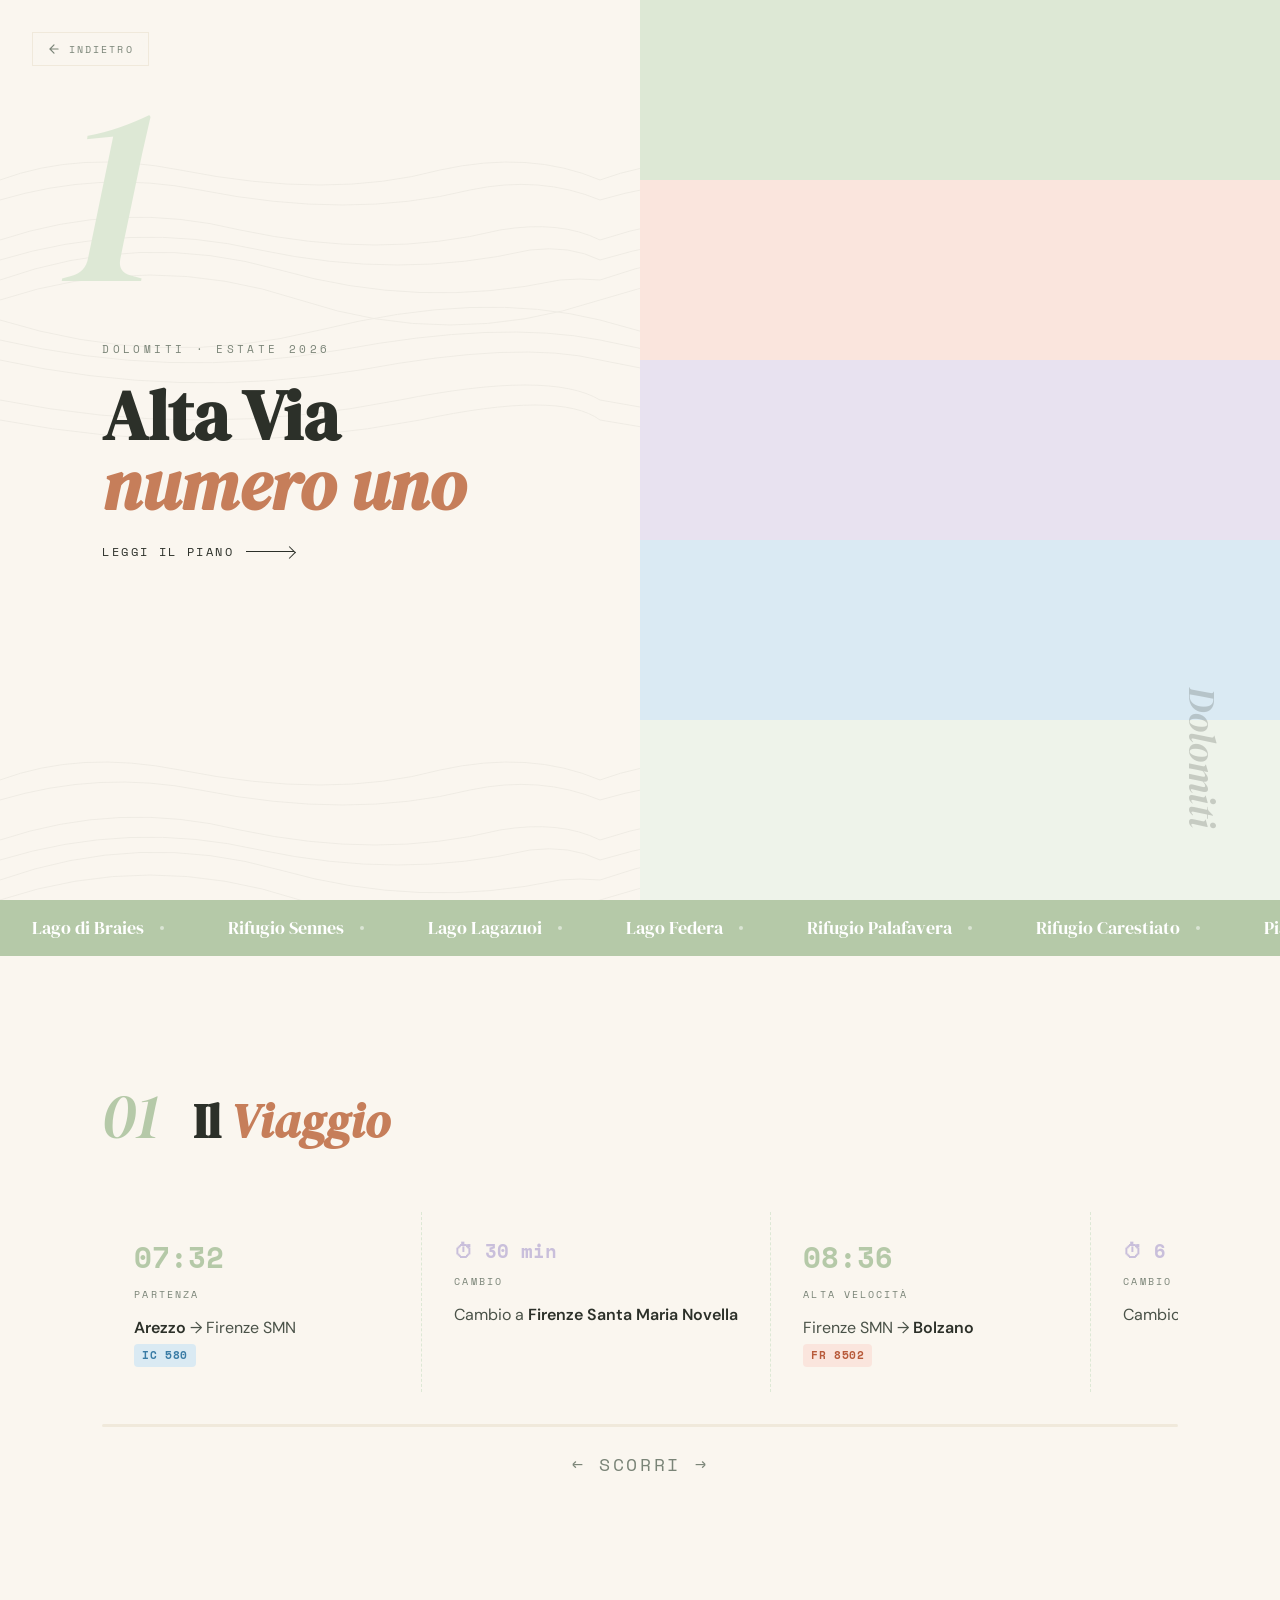
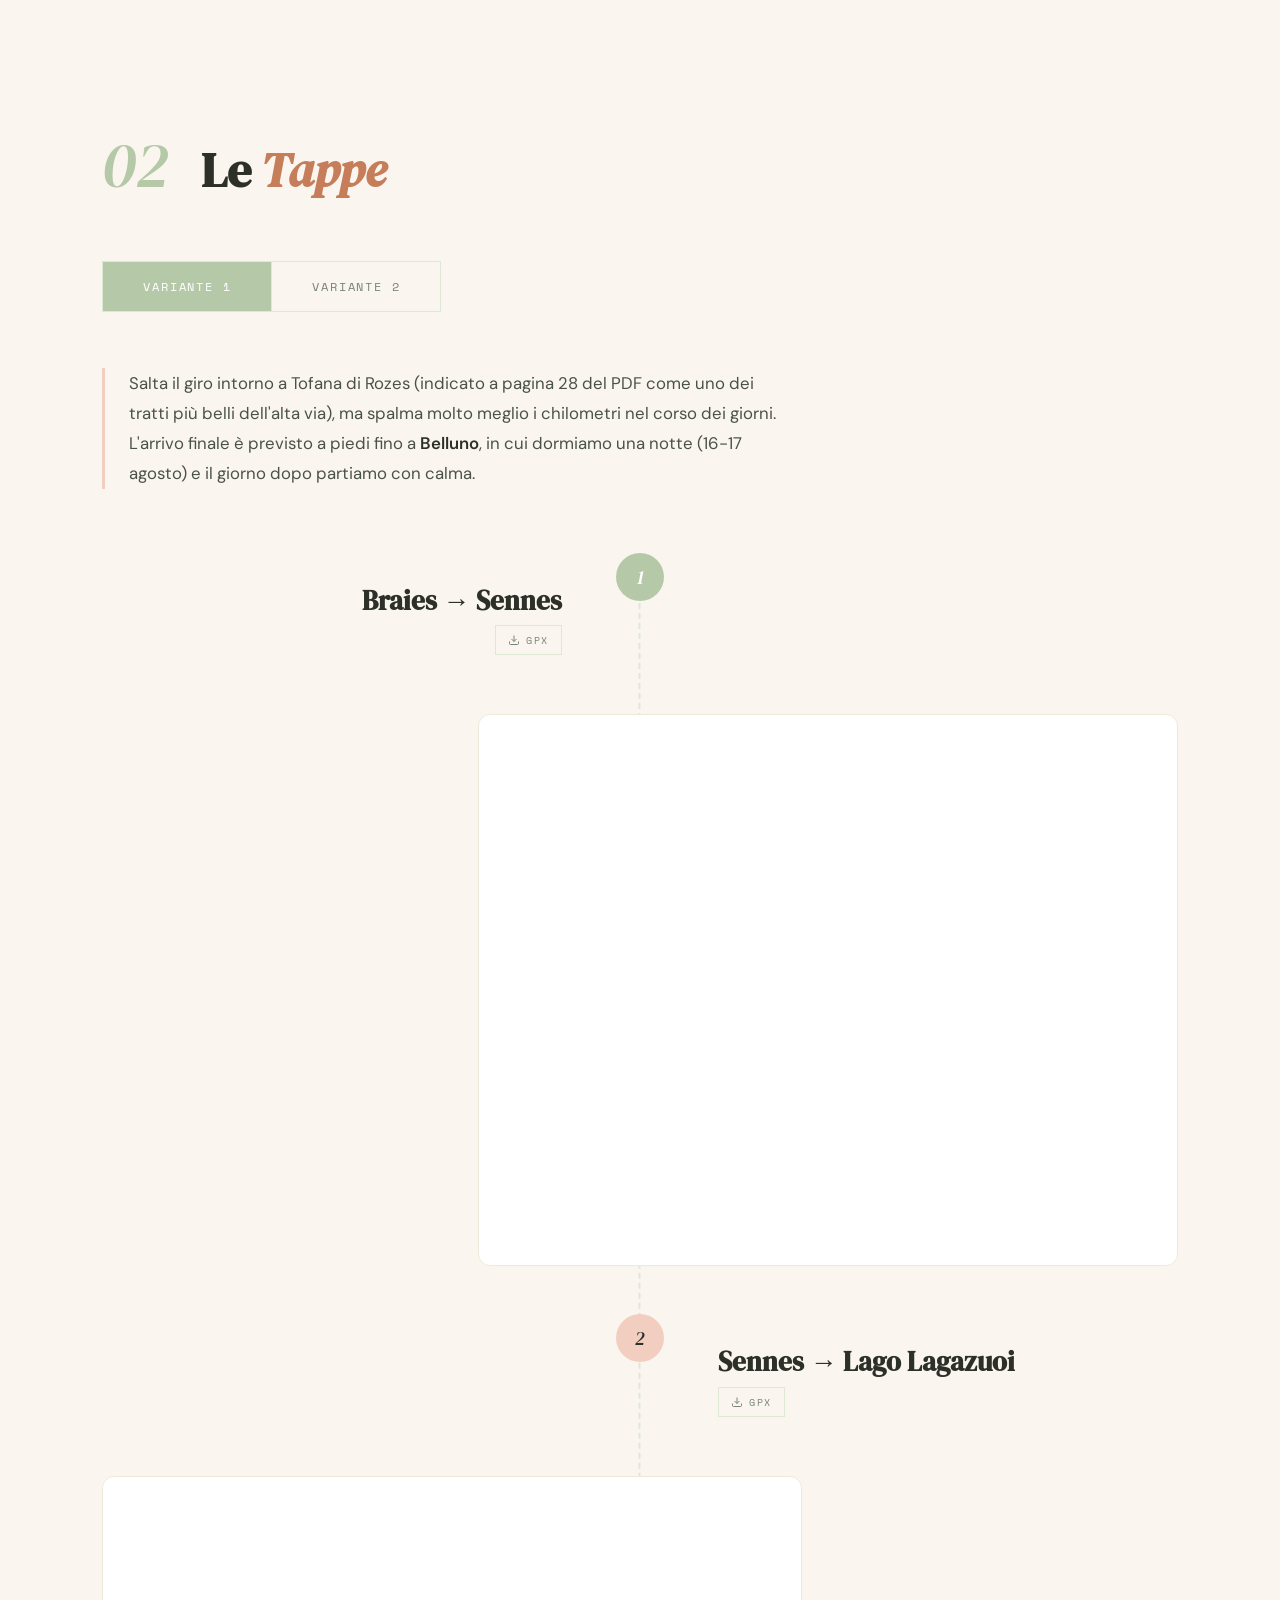
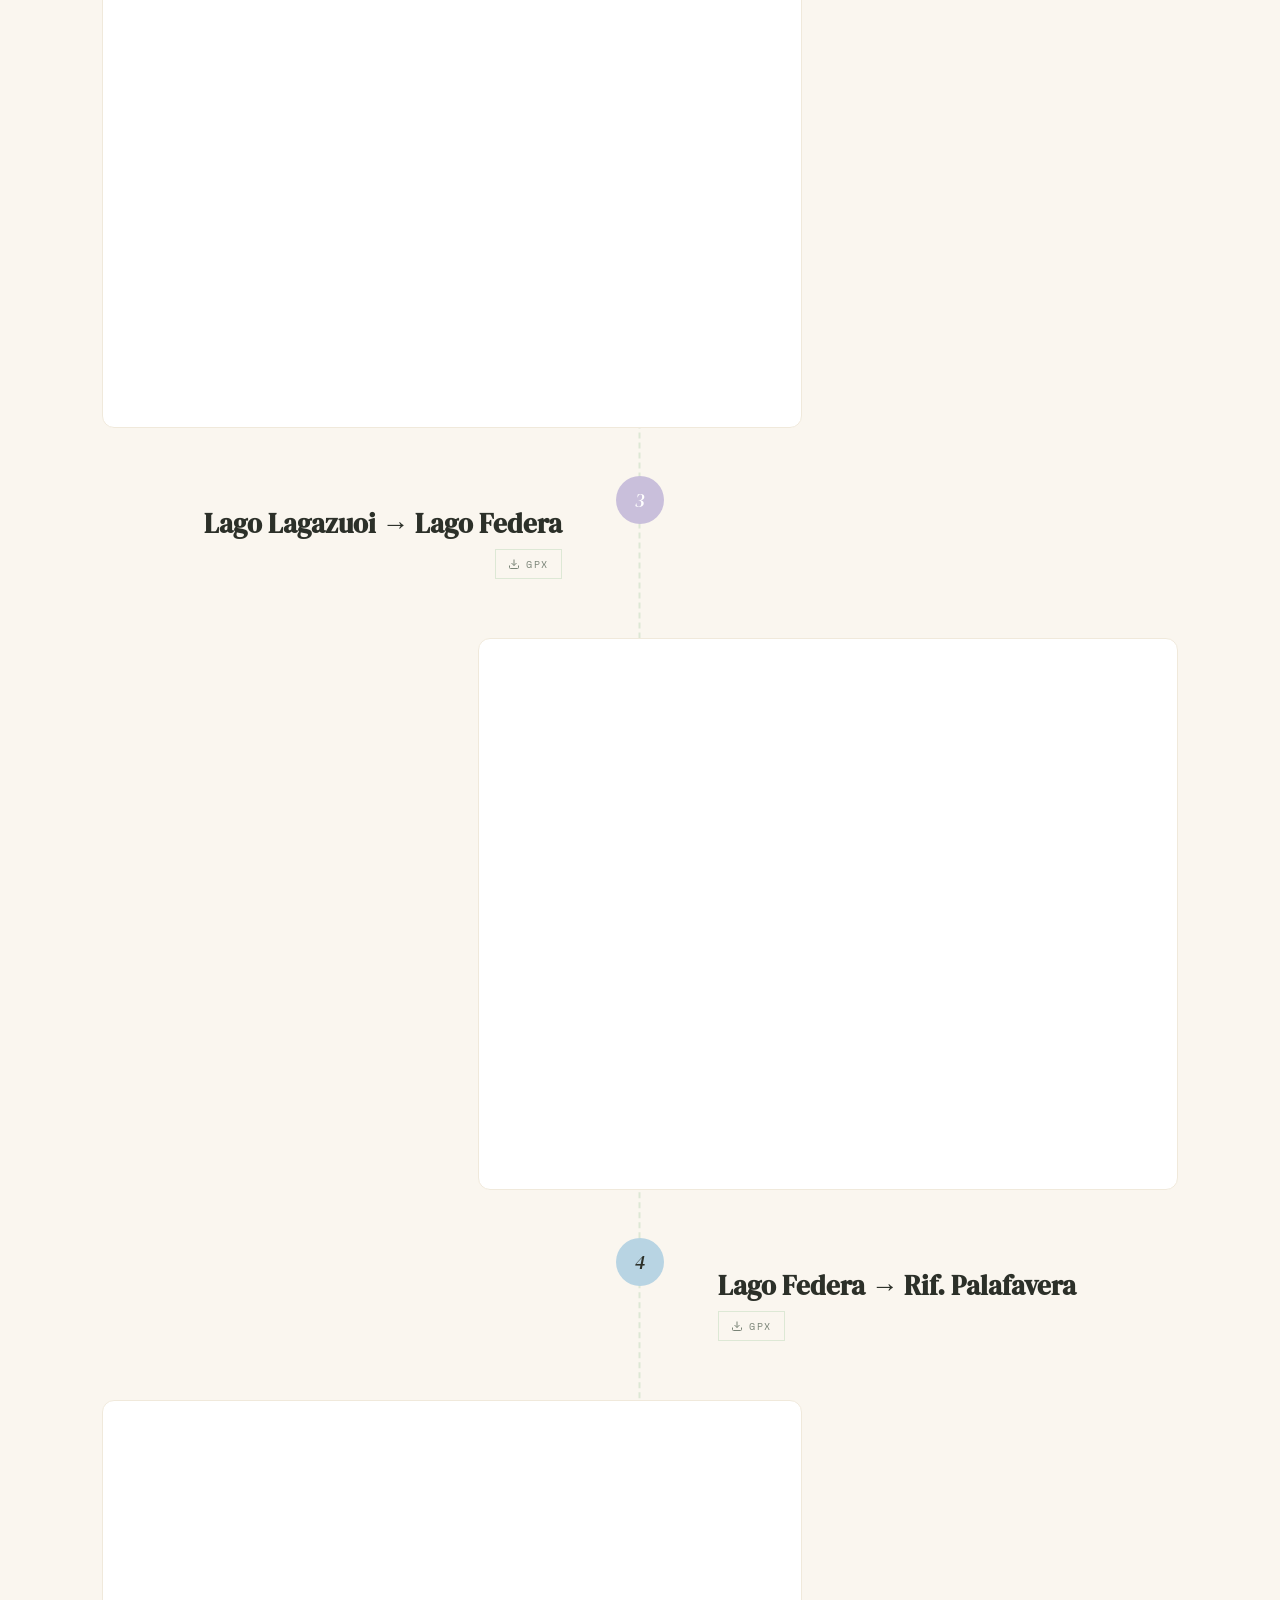
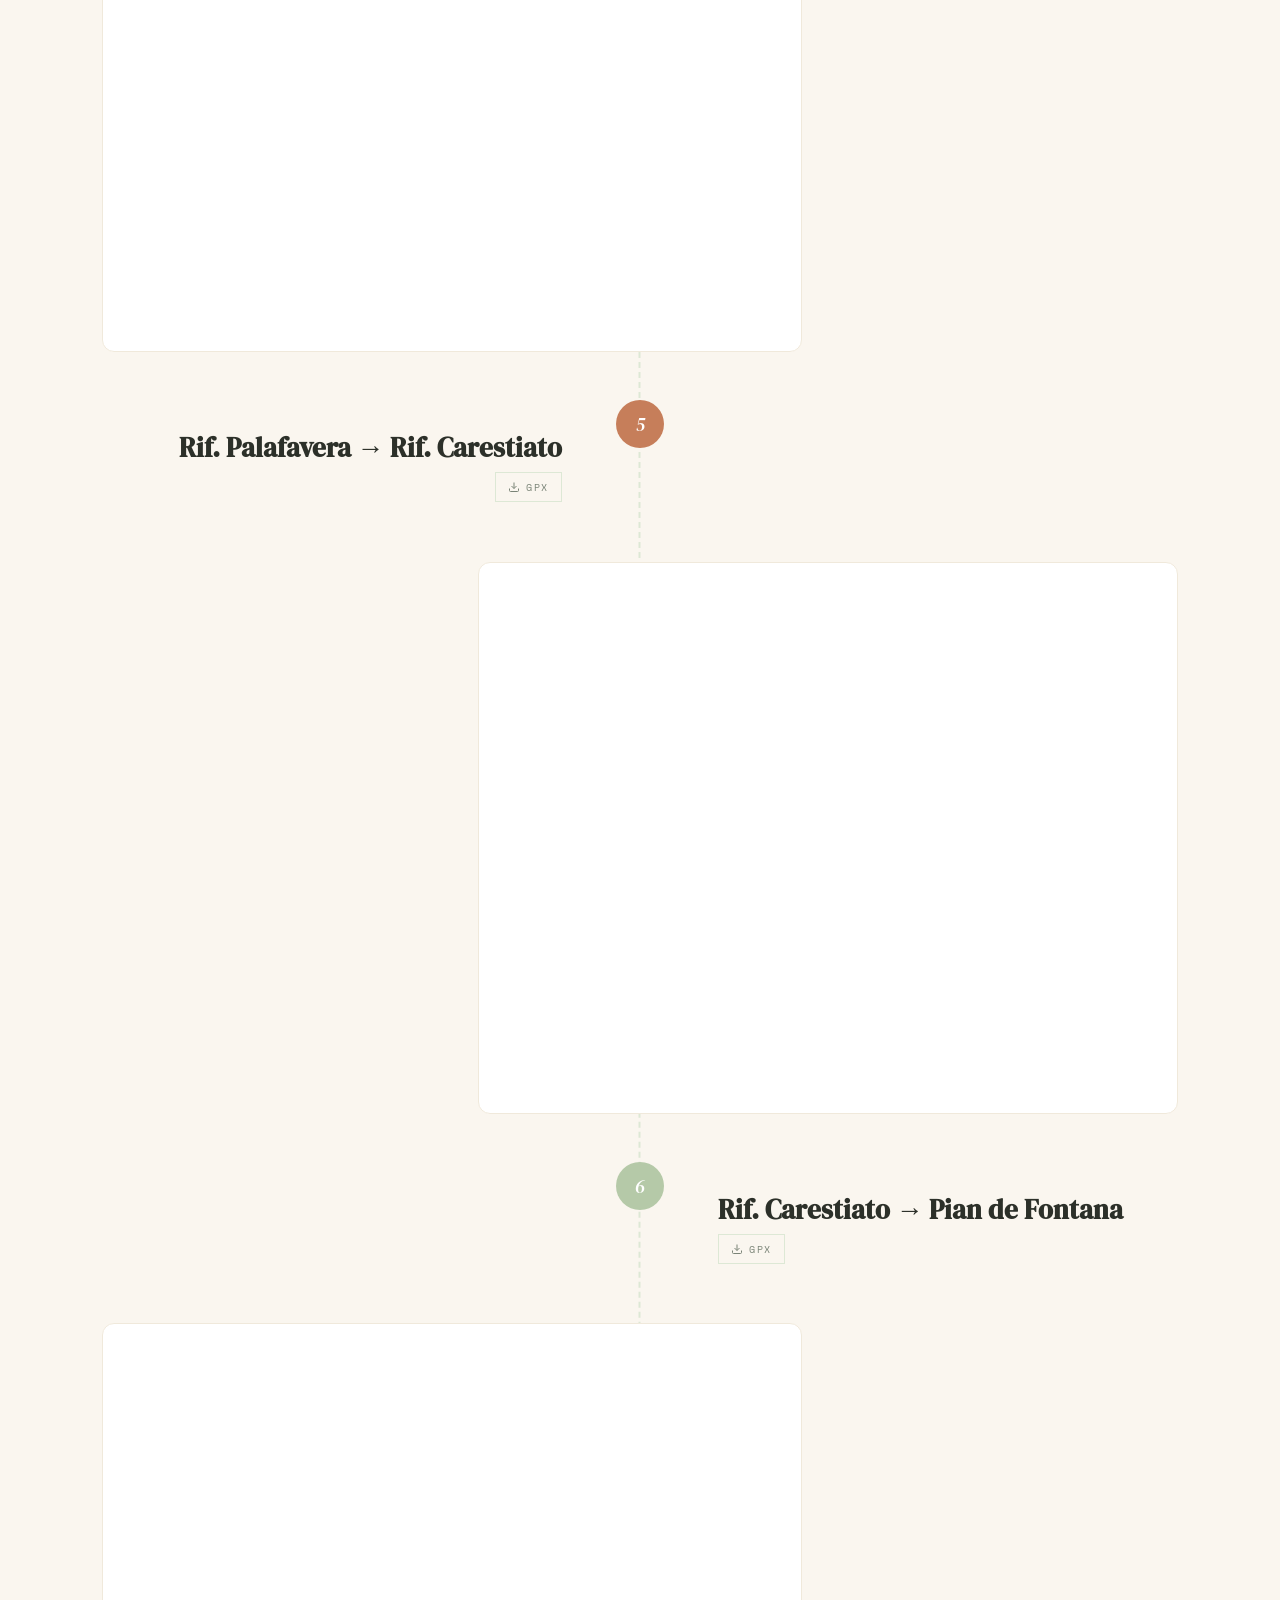
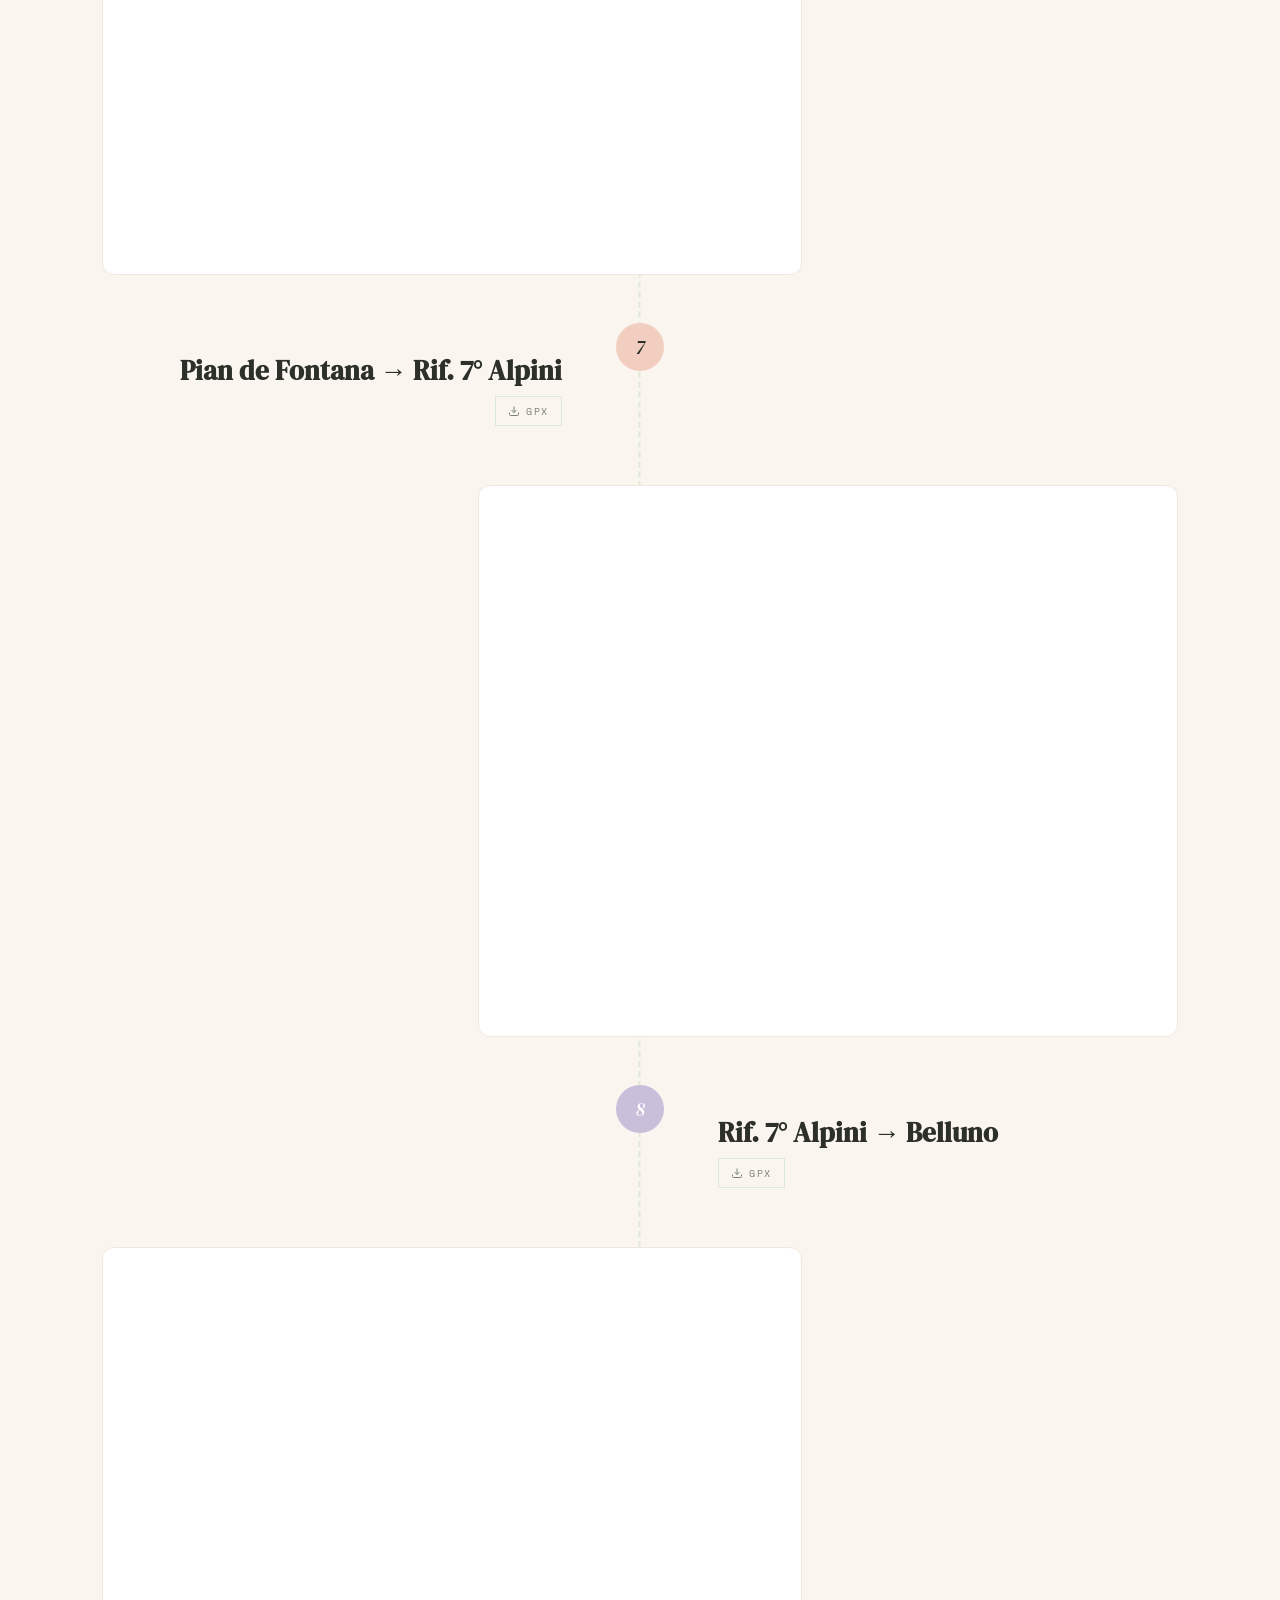
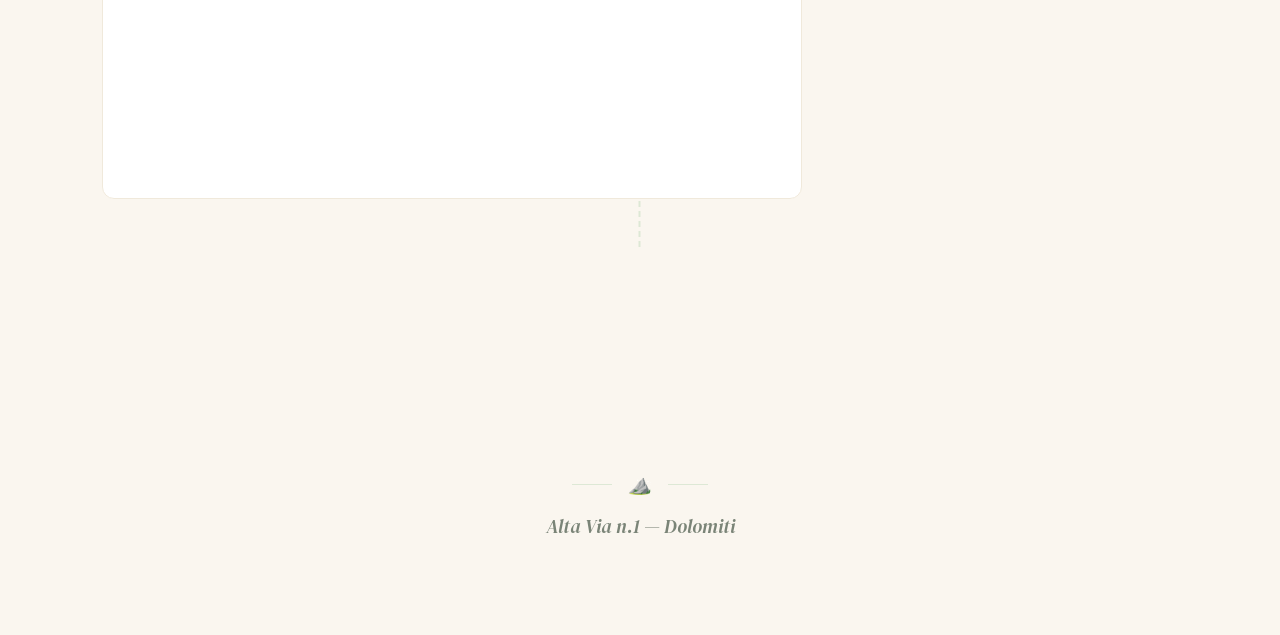
==== commit 346983d7: "finished altavia websit" ====
--- a/altavia/index.html
+++ b/altavia/index.html
@@ -295,12 +295,20 @@
 
         .journey-scroll::-webkit-scrollbar { display: none; }
 
+        /* Desktop: JS controls scrollLeft, hide native scrollbar */
+        @media (min-width: 901px) {
+            .journey-scroll {
+                overflow-x: hidden;
+                scroll-snap-type: none;
+            }
+        }
+
         .journey-stop {
             min-width: 320px;
             max-width: 360px;
             flex-shrink: 0;
             scroll-snap-align: start;
-            padding: 2.5rem 2rem;
+            padding: 1.5rem 2rem;
             position: relative;
             border-right: 1px dashed var(--sage-light);
         }
@@ -379,7 +387,7 @@
             text-align: center;
             margin-top: 1.5rem;
             font-family: 'Space Mono', monospace;
-            font-size: 0.7rem;
+            font-size: 1.1rem;
             letter-spacing: 0.15em;
             text-transform: uppercase;
             color: var(--ink-muted);
@@ -869,6 +877,7 @@
             <h2 class="chapter-title">Il <em>Viaggio</em></h2>
         </div>
 
+
         <div class="journey-scroll-wrapper reveal">
             <div class="journey-scroll" id="journey-scroll">
                 <div class="journey-stop">
@@ -922,6 +931,7 @@
             </div>
             <div class="scroll-hint" id="scroll-hint">← scorri →</div>
         </div>
+
     </section>
 
     <!-- ═════════ LE TAPPE ═════════ -->
@@ -1254,11 +1264,85 @@
     const journeyBar = document.getElementById('journey-bar');
     const scrollHint = document.getElementById('scroll-hint');
 
+    // Mobile: native horizontal scroll updates the bar
     journeyScroll.addEventListener('scroll', () => {
-        const pct = journeyScroll.scrollLeft / (journeyScroll.scrollWidth - journeyScroll.clientWidth) * 100;
+        const maxScroll = journeyScroll.scrollWidth - journeyScroll.clientWidth;
+        if (maxScroll <= 0) return;
+        const pct = (journeyScroll.scrollLeft / maxScroll) * 100;
         journeyBar.style.width = pct + '%';
         if (pct > 5) scrollHint.style.opacity = '0';
     });
+
+    // ─── Desktop: wheel-hijack for horizontal scroll ───
+    (function () {
+        const wrapper = document.querySelector('.journey-scroll-wrapper');
+        if (!wrapper) return;
+
+        const isDesktop = () => window.innerWidth > 900;
+
+        function updateBar() {
+            const maxScroll = journeyScroll.scrollWidth - journeyScroll.clientWidth;
+            if (maxScroll <= 0) return;
+            const pct = (journeyScroll.scrollLeft / maxScroll) * 100;
+            journeyBar.style.width = pct + '%';
+            if (pct > 5) scrollHint.style.opacity = '0';
+            else scrollHint.style.opacity = '';
+        }
+
+        let targetScroll = 0;
+        let isAnimating = false;
+
+        function smoothAnimate() {
+            const current = journeyScroll.scrollLeft;
+            const diff = targetScroll - current;
+
+            if (Math.abs(diff) < 0.5) {
+                journeyScroll.scrollLeft = targetScroll;
+                isAnimating = false;
+                updateBar();
+                return;
+            }
+
+            journeyScroll.scrollLeft += diff * 0.18;
+            updateBar();
+            requestAnimationFrame(smoothAnimate);
+        }
+
+        window.addEventListener('wheel', (e) => {
+            if (!isDesktop()) return;
+
+            const rect = wrapper.getBoundingClientRect();
+            const maxScroll = journeyScroll.scrollWidth - journeyScroll.clientWidth;
+            if (maxScroll <= 0) return;
+
+            // Check if the journey wrapper is visible in a comfortable reading position
+            const inZone = rect.top < window.innerHeight * 0.6 && rect.bottom > window.innerHeight * 0.15;
+            if (!inZone) return;
+
+            const atStart = targetScroll <= 0;
+            const atEnd = targetScroll >= maxScroll - 1;
+            const scrollingDown = e.deltaY > 0;
+            const scrollingUp = e.deltaY < 0;
+
+            // Scrolling down and horizontal not finished → hijack
+            if (scrollingDown && !atEnd) {
+                e.preventDefault();
+                targetScroll = Math.min(maxScroll, targetScroll + Math.abs(e.deltaY) * 3);
+                if (!isAnimating) { isAnimating = true; requestAnimationFrame(smoothAnimate); }
+                return;
+            }
+
+            // Scrolling up and horizontal not back to start → hijack
+            if (scrollingUp && !atStart) {
+                e.preventDefault();
+                targetScroll = Math.max(0, targetScroll - Math.abs(e.deltaY) * 3);
+                if (!isAnimating) { isAnimating = true; requestAnimationFrame(smoothAnimate); }
+                return;
+            }
+
+            // Otherwise let normal vertical scroll happen
+        }, { passive: false });
+    })();
 
     // ─── Reveal on scroll ───
     function initReveal() {
